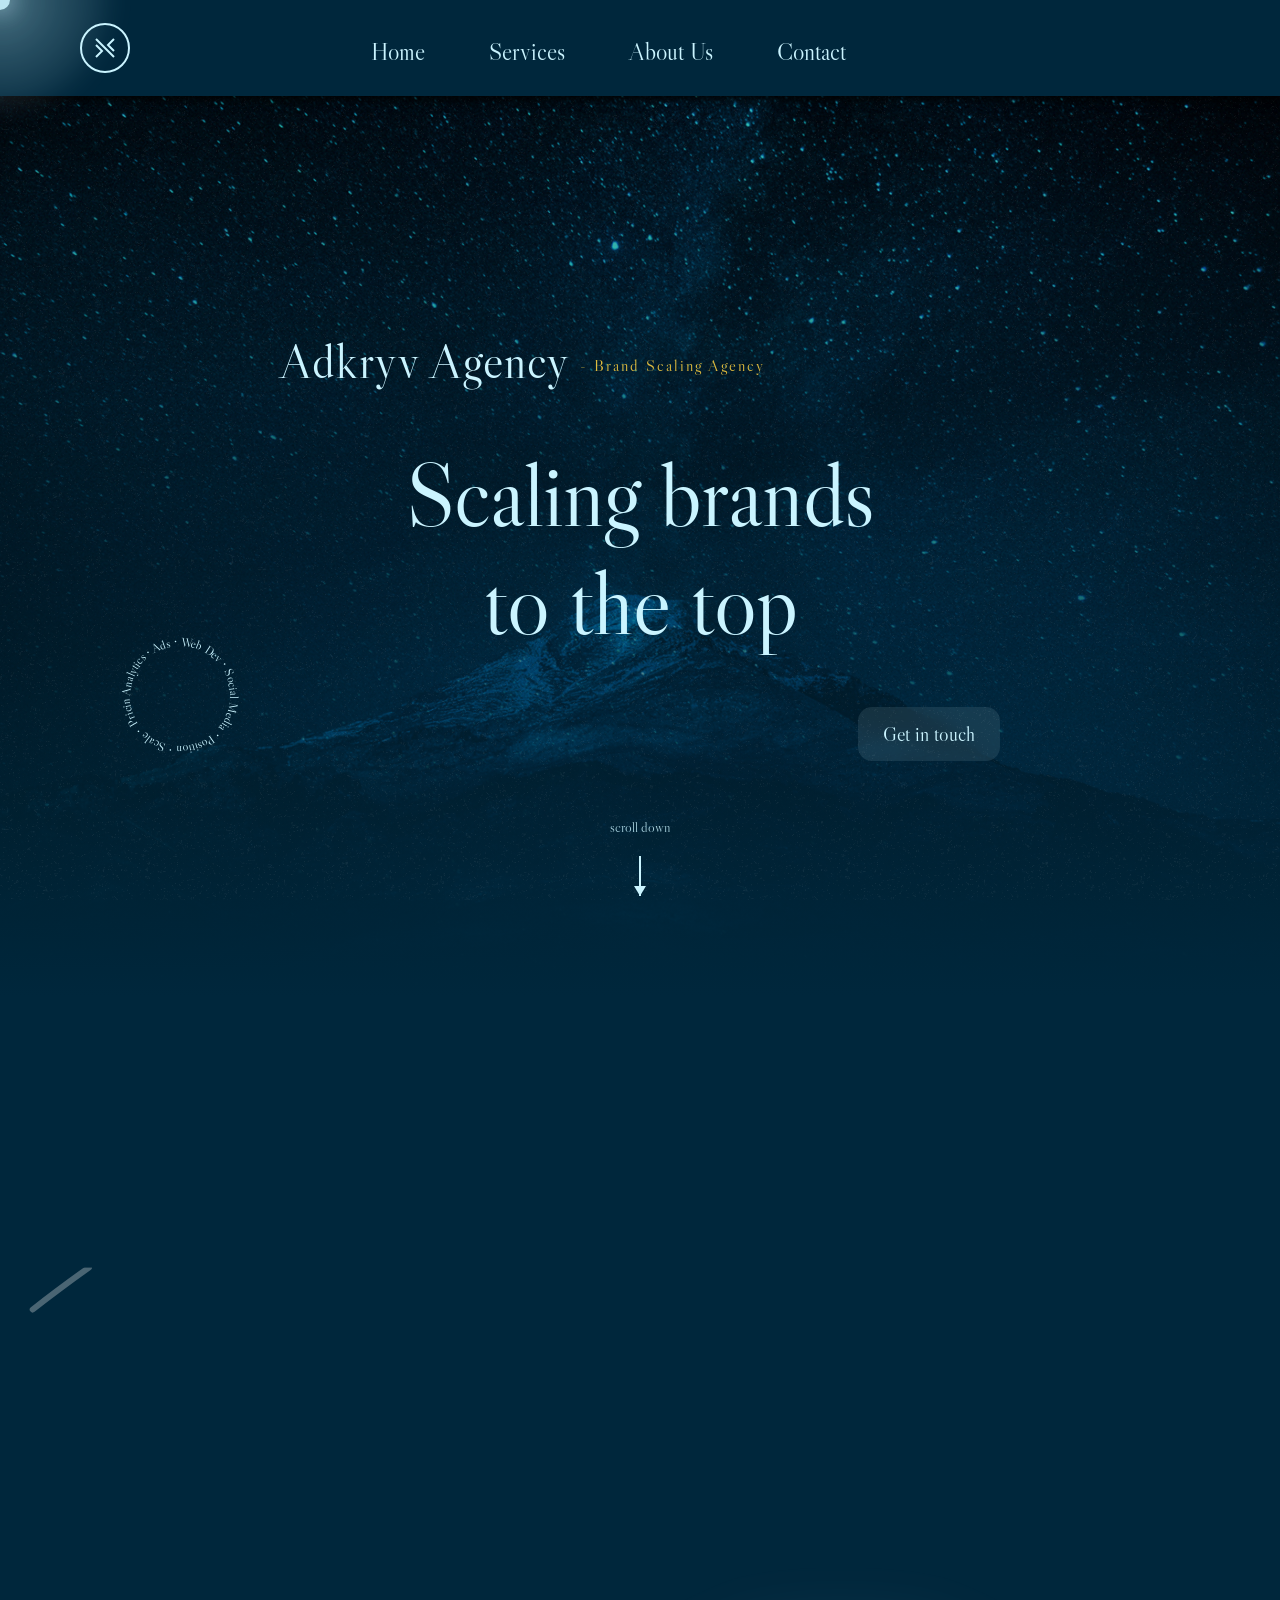
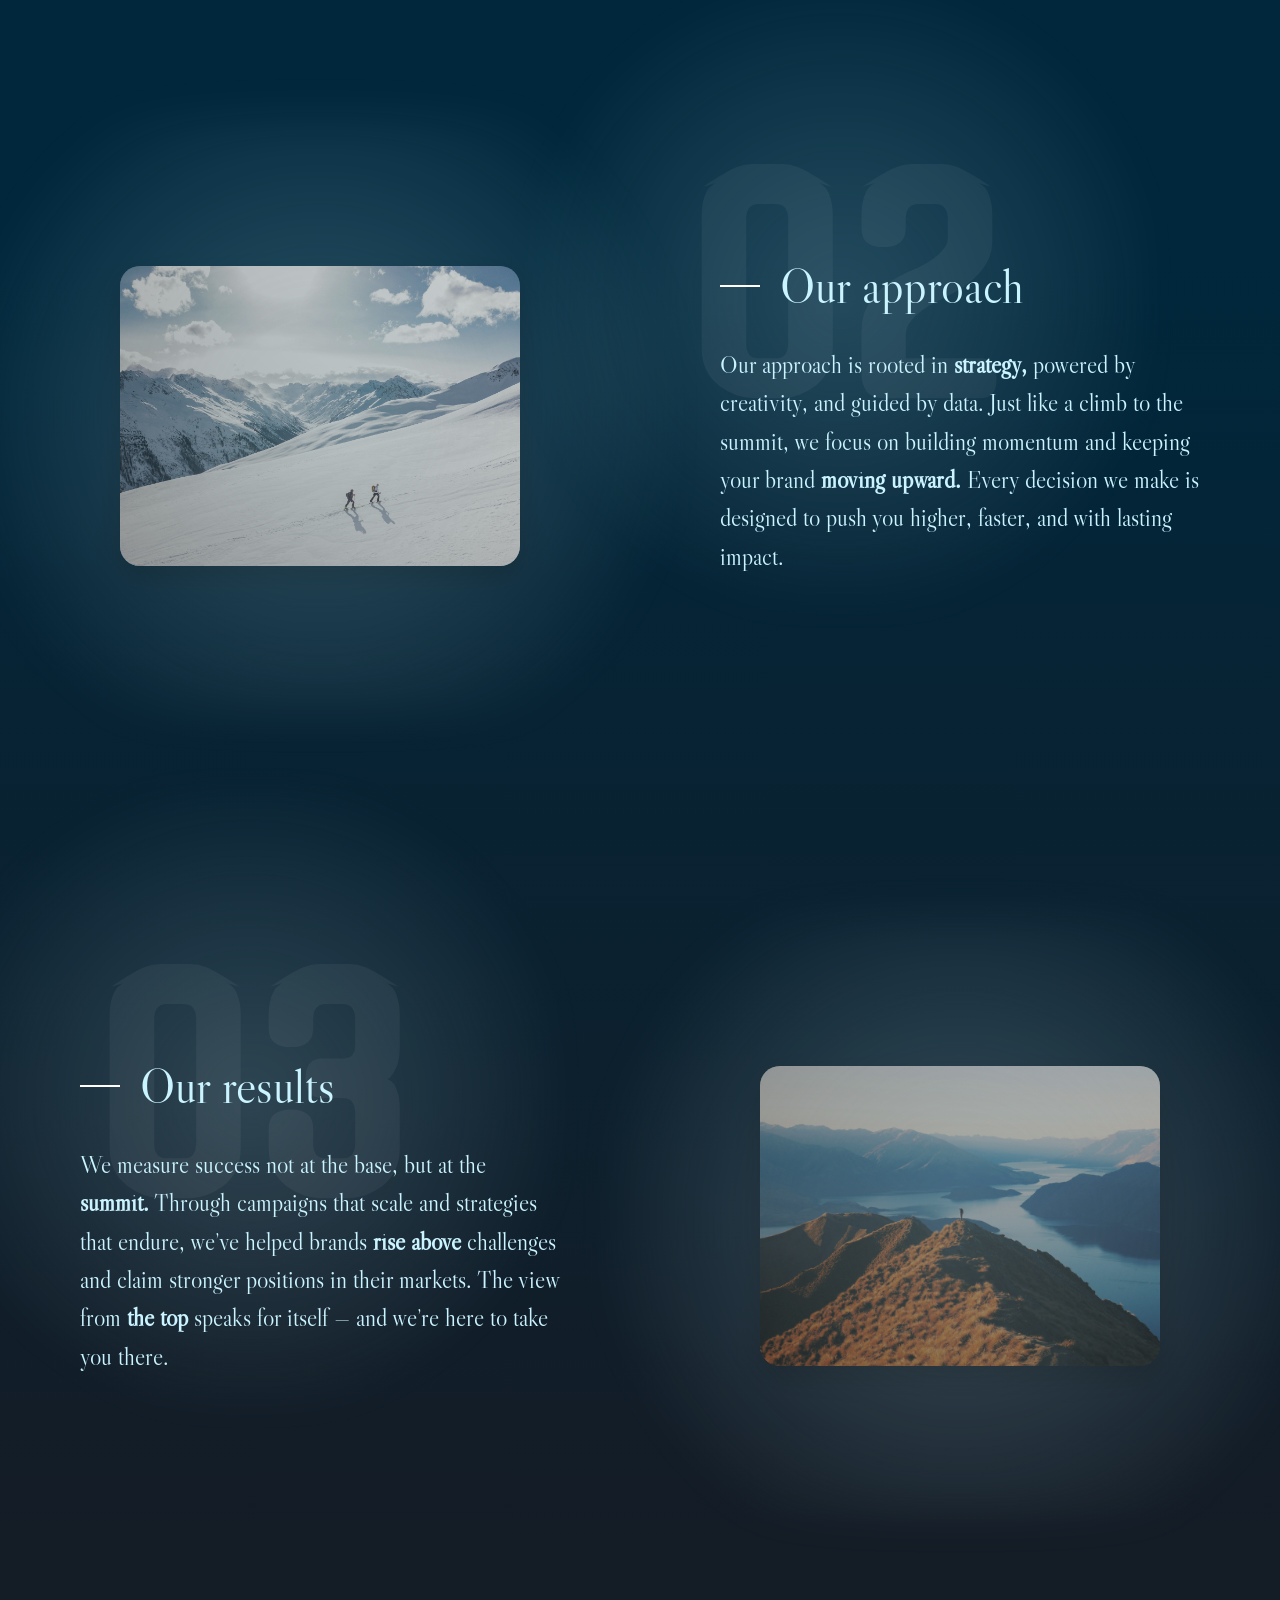
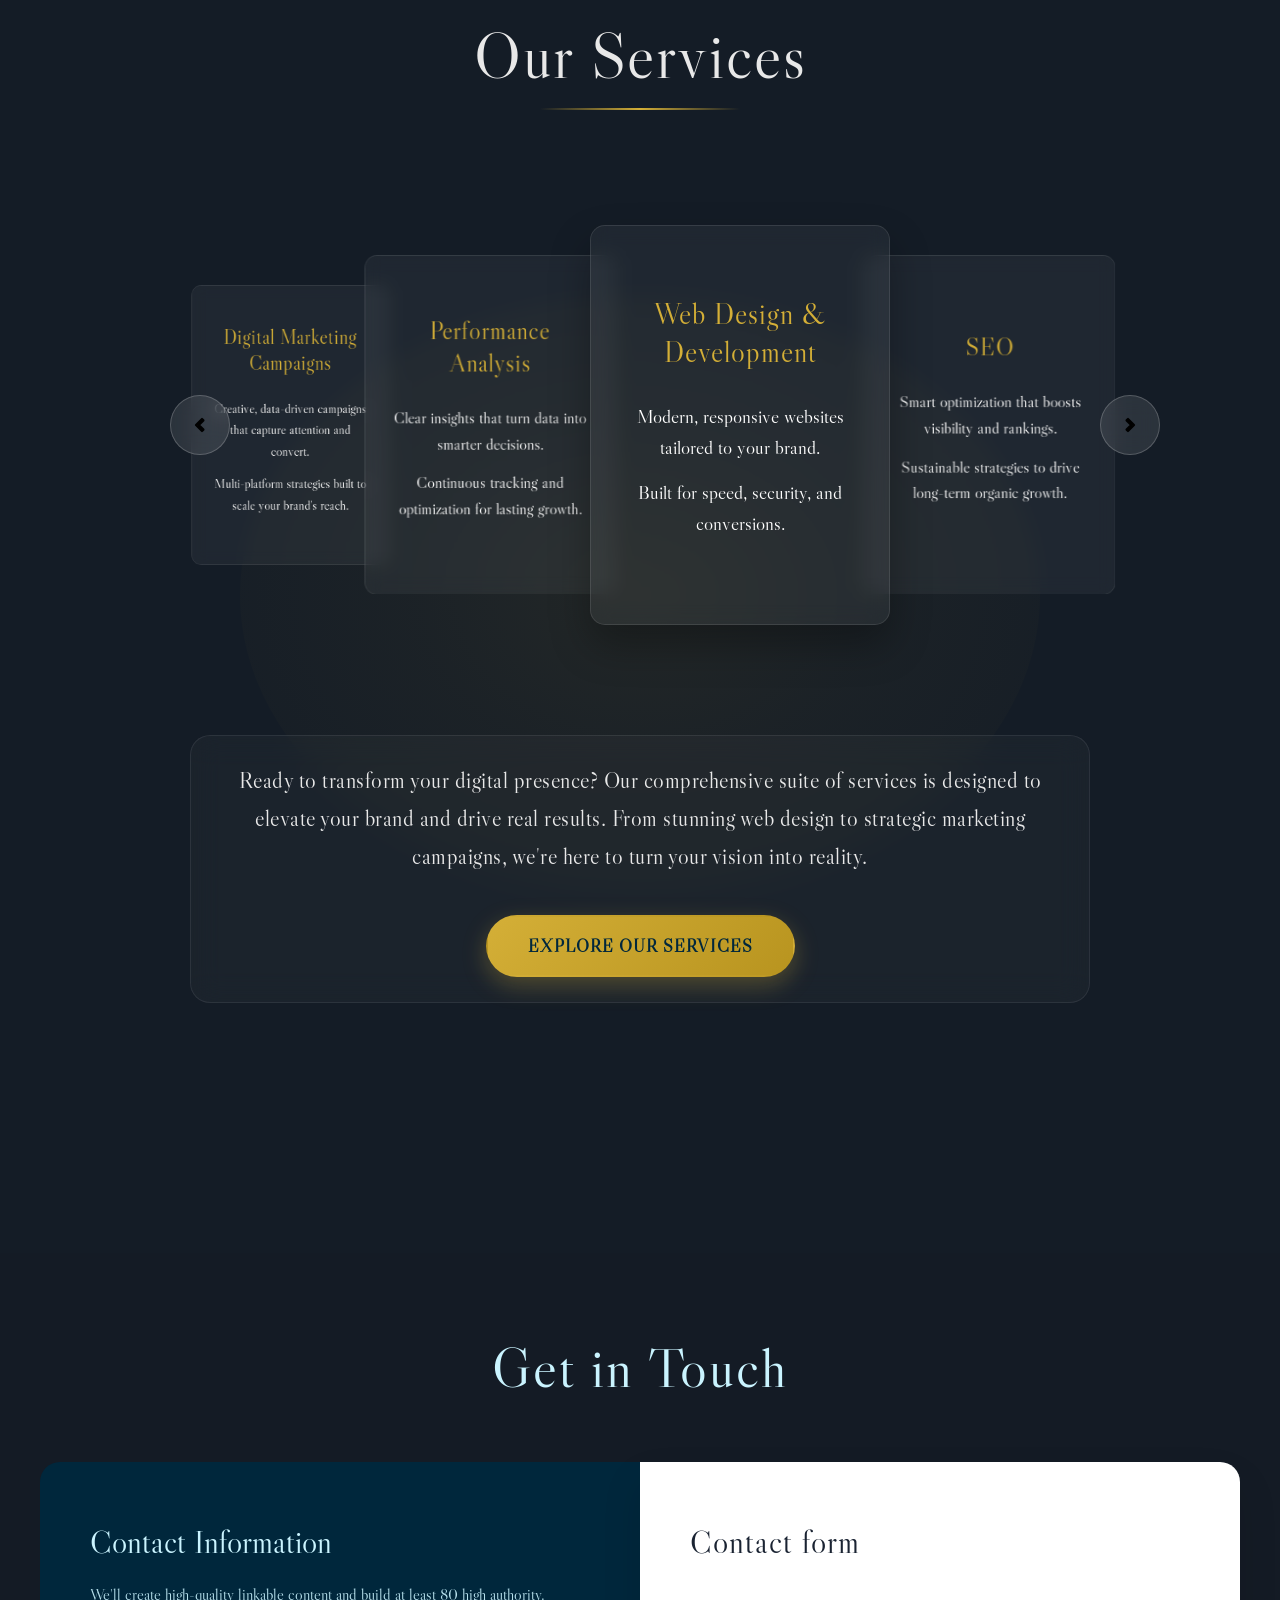
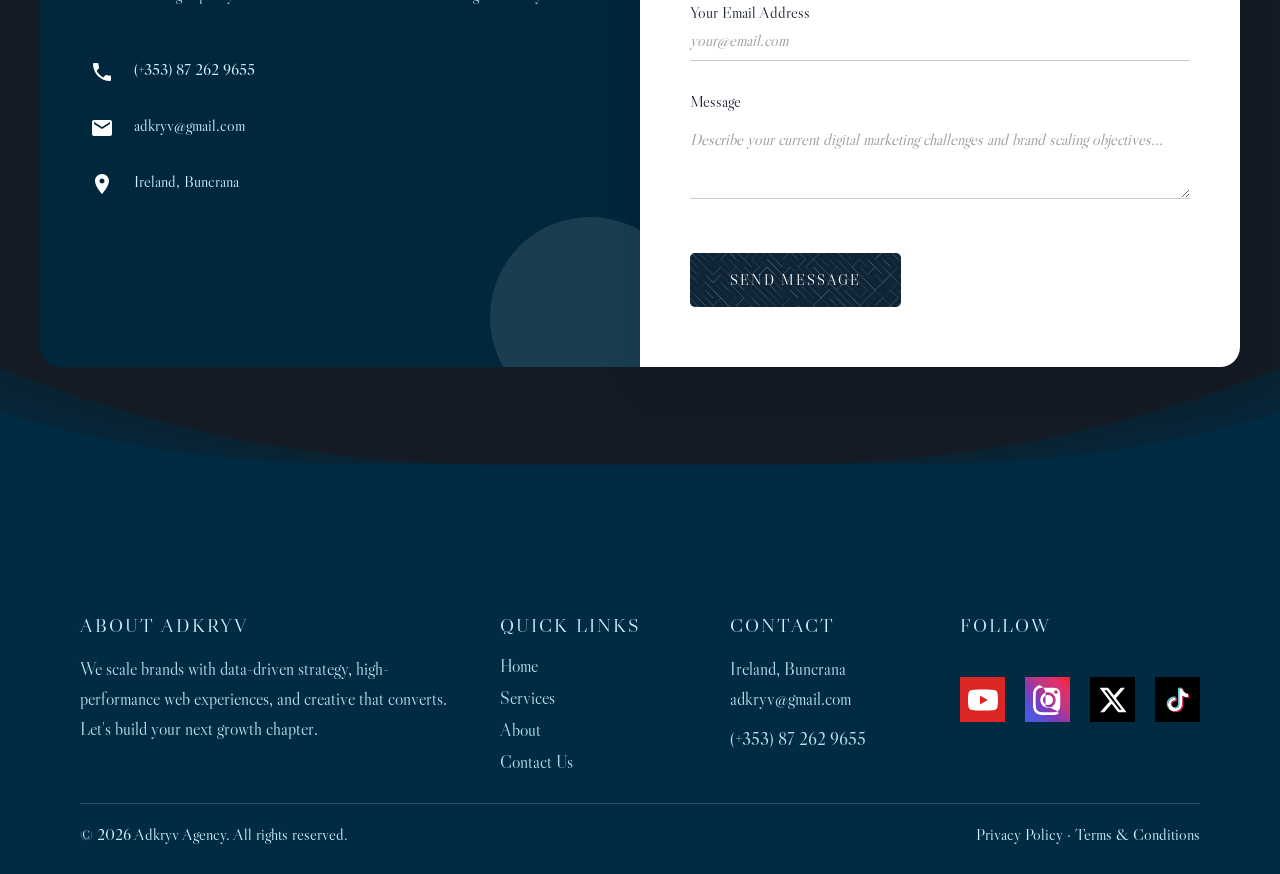
==== index.html @ fffab6f7 "added protection" ====
<!DOCTYPE html>
<html lang="en">
    <head>
        <meta charset="UTF-8">
        <meta name="viewport" content="width=device-width, initial-scale=1.0">
        
        <!-- SEO -->
        <title>Adkryv Agency | Brand Scaling & Digital Marketing Experts | Ireland</title>
        <meta name="description" content="Adkryv Agency is Ireland's leading brand scaling agency. We deliver premium SEO, digital marketing campaigns, web development, and performance analytics that drive measurable growth. Transform your brand with data-driven strategies.">
        <meta name="keywords" content="brand scaling agency Ireland, digital marketing agency, SEO services Ireland, web development, performance analytics, digital marketing campaigns, brand growth, marketing strategy, business scaling, online presence, conversion optimization, social media marketing, content marketing, PPC advertising, search engine optimization">
        <meta name="author" content="Adkryv Agency">
        <meta name="robots" content="index, follow, max-snippet:-1, max-image-preview:large, max-video-preview:-1">
        <meta name="googlebot" content="index, follow">
        <meta name="bingbot" content="index, follow">
        <link rel="canonical" href="https://adkryv.com/">
        <meta name="geo.region" content="IE">
        <meta name="geo.placename" content="Buncrana, Ireland">
        <meta name="geo.position" content="55.1333;-7.4500">
        <meta name="ICBM" content="55.1333, -7.4500">
        <meta name="language" content="en-IE">
        <meta name="revisit-after" content="7 days">
        <meta name="rating" content="general">
        <meta name="distribution" content="global">
        <meta name="target" content="all">
        <meta name="HandheldFriendly" content="True">
        <meta name="MobileOptimized" content="320">
        <meta name="apple-mobile-web-app-capable" content="yes">
        <meta name="apple-mobile-web-app-status-bar-style" content="black-translucent">
        <meta name="format-detection" content="telephone=yes">
        <meta name="theme-color" content="#00273C">
        <meta name="msapplication-TileColor" content="#00273C">
        <meta name="msapplication-config" content="/browserconfig.xml">
      
        <!-- Open Graph / Social -->
        <meta property="og:title" content="Adkryv Agency | Brand Scaling & Digital Marketing Experts">
        <meta property="og:description" content="Ireland's leading brand scaling agency delivering premium SEO, digital marketing campaigns, web development, and performance analytics. Transform your brand with data-driven strategies that drive measurable growth.">
        <meta property="og:image" content="https://adkryv.com/images/og-image.jpg">
        <meta property="og:image:width" content="1200">
        <meta property="og:image:height" content="630">
        <meta property="og:image:alt" content="Adkryv Agency - Brand Scaling Experts">
        <meta property="og:url" content="https://adkryv.com/">
        <meta property="og:type" content="website">
        <meta property="og:site_name" content="Adkryv Agency">
        <meta property="og:locale" content="en_IE">
        <meta property="og:updated_time" content="2024-01-01T00:00:00Z">
        <meta property="article:author" content="Adkryv Agency">
        <meta property="article:publisher" content="https://www.facebook.com/adkryv">
        <meta property="article:section" content="Digital Marketing">
        <meta property="article:tag" content="brand scaling, digital marketing, SEO, web development">
      
        <!-- Twitter Card -->
        <meta name="twitter:card" content="summary_large_image">
        <meta name="twitter:site" content="@adkryv">
        <meta name="twitter:creator" content="@adkryv">
        <meta name="twitter:title" content="Adkryv Agency | Brand Scaling & Digital Marketing Experts">
        <meta name="twitter:description" content="Ireland's leading brand scaling agency delivering premium SEO, digital marketing campaigns, web development, and performance analytics. Transform your brand with data-driven strategies.">
        <meta name="twitter:image" content="https://adkryv.com/images/twitter-card.jpg">
        <meta name="twitter:image:alt" content="Adkryv Agency - Brand Scaling Experts">
        <meta name="twitter:domain" content="adkryv.com">
        <meta name="twitter:url" content="https://adkryv.com/">
      
        <!-- Favicon & App Icons -->
        <link rel="icon" href="/favicon.ico" type="image/x-icon">
        <link rel="icon" href="/favicon-16x16.png" type="image/png" sizes="16x16">
        <link rel="icon" href="/favicon-32x32.png" type="image/png" sizes="32x32">
        <link rel="apple-touch-icon" href="/apple-touch-icon.png" sizes="180x180">
        <link rel="icon" href="/android-chrome-192x192.png" type="image/png" sizes="192x192">
        <link rel="icon" href="/android-chrome-512x512.png" type="image/png" sizes="512x512">
        <link rel="manifest" href="/site.webmanifest">
        <link rel="mask-icon" href="/safari-pinned-tab.svg" color="#00273C">
        
        <!-- Preload Critical Resources -->
        <link rel="preload" href="images/1000darkmountain.jpg" as="image" type="image/jpeg">
        <link rel="preload" href="https://fonts.googleapis.com/css2?family=Libre+Caslon+Display:wght@400&family=Gugi&display=swap" as="style" onload="this.onload=null;this.rel='stylesheet'">
        <noscript><link rel="stylesheet" href="https://fonts.googleapis.com/css2?family=Libre+Caslon+Display:wght@400&family=Gugi&display=swap"></noscript>
        
        <!-- DNS Prefetch for Performance -->
        <link rel="dns-prefetch" href="//fonts.googleapis.com">
        <link rel="dns-prefetch" href="//fonts.gstatic.com">
        <link rel="dns-prefetch" href="//formspree.io">
        
        <!-- Security Headers -->
        <meta http-equiv="X-Content-Type-Options" content="nosniff">
        <meta http-equiv="X-Frame-Options" content="DENY">
        <meta http-equiv="X-XSS-Protection" content="1; mode=block">
        <meta http-equiv="Referrer-Policy" content="strict-origin-when-cross-origin">
      
        <!-- Fonts -->
        <link rel="preconnect" href="https://fonts.googleapis.com">
        <link rel="preconnect" href="https://fonts.gstatic.com" crossorigin>
        <link href="https://fonts.googleapis.com/css2?family=Libre+Caslon+Display:wght@400&family=Gugi&display=swap" rel="stylesheet">
        
        <!-- JSON-LD Schema Markup -->
        <script type="application/ld+json">
        {
          "@context": "https://schema.org",
          "@type": "Organization",
          "name": "Adkryv Agency",
          "alternateName": "Adkryv",
          "description": "Ireland's leading brand scaling agency delivering premium SEO, digital marketing campaigns, web development, and performance analytics that drive measurable growth.",
          "url": "https://adkryv.com",
          "logo": "https://adkryv.com/images/logo.png",
          "image": "https://adkryv.com/images/og-image.jpg",
          "foundingDate": "2023",
          "founder": {
            "@type": "Person",
            "name": "Adkryv Team"
          },
          "address": {
            "@type": "PostalAddress",
            "addressLocality": "Buncrana",
            "addressCountry": "Ireland",
            "addressRegion": "Donegal"
          },
          "contactPoint": {
            "@type": "ContactPoint",
            "telephone": "+353-87-262-9655",
            "contactType": "customer service",
            "email": "adkryv@gmail.com",
            "availableLanguage": "English"
          },
          "sameAs": [
            "https://www.instagram.com/adkryv/",
            "https://x.com/adkryv",
            "https://www.tiktok.com/@adkryv",
            "https://youtube.com/@adkryv"
          ],
          "serviceArea": {
            "@type": "Country",
            "name": "Ireland"
          },
          "hasOfferCatalog": {
            "@type": "OfferCatalog",
            "name": "Digital Marketing Services",
            "itemListElement": [
              {
                "@type": "Offer",
                "itemOffered": {
                  "@type": "Service",
                  "name": "Digital Marketing Campaigns",
                  "description": "Creative, data-driven campaigns that capture attention and convert. Multi-platform strategies built to scale your brand's reach."
                }
              },
              {
                "@type": "Offer",
                "itemOffered": {
                  "@type": "Service",
                  "name": "Performance Analysis",
                  "description": "Clear insights that turn data into smarter decisions. Continuous tracking and optimization for lasting growth."
                }
              },
              {
                "@type": "Offer",
                "itemOffered": {
                  "@type": "Service",
                  "name": "Web Design & Development",
                  "description": "Modern, responsive websites tailored to your brand. Built for speed, security, and conversions."
                }
              },
              {
                "@type": "Offer",
                "itemOffered": {
                  "@type": "Service",
                  "name": "SEO Services",
                  "description": "Smart optimization that boosts visibility and rankings. Sustainable strategies to drive long-term organic growth."
                }
              }
            ]
          },
          "aggregateRating": {
            "@type": "AggregateRating",
            "ratingValue": "5.0",
            "reviewCount": "25",
            "bestRating": "5",
            "worstRating": "1"
          }
        }
        </script>
        
        <script type="application/ld+json">
        {
          "@context": "https://schema.org",
          "@type": "WebSite",
          "name": "Adkryv Agency",
          "url": "https://adkryv.com",
          "description": "Ireland's leading brand scaling agency delivering premium digital marketing services",
          "publisher": {
            "@type": "Organization",
            "name": "Adkryv Agency"
          },
          "potentialAction": {
            "@type": "SearchAction",
            "target": "https://adkryv.com/search?q={search_term_string}",
            "query-input": "required name=search_term_string"
          }
        }
        </script>
        
        <script type="application/ld+json">
        {
          "@context": "https://schema.org",
          "@type": "LocalBusiness",
          "@id": "https://adkryv.com/#business",
          "name": "Adkryv Agency",
          "image": "https://adkryv.com/images/og-image.jpg",
          "description": "Premium brand scaling and digital marketing agency based in Ireland",
          "url": "https://adkryv.com",
          "telephone": "+353-87-262-9655",
          "email": "adkryv@gmail.com",
          "address": {
            "@type": "PostalAddress",
            "addressLocality": "Buncrana",
            "addressCountry": "Ireland"
          },
          "geo": {
            "@type": "GeoCoordinates",
            "latitude": "55.1333",
            "longitude": "-7.4500"
          },
          "openingHoursSpecification": {
            "@type": "OpeningHoursSpecification",
            "dayOfWeek": [
              "Monday",
              "Tuesday", 
              "Wednesday",
              "Thursday",
              "Friday"
            ],
            "opens": "09:00",
            "closes": "18:00"
          },
          "priceRange": "€€€",
          "currenciesAccepted": "EUR",
          "paymentAccepted": "Cash, Credit Card, Bank Transfer"
        }
        </script>
<style>
* {
  margin: 0;
  padding: 0;
  box-sizing: border-box;
}

body {
  font-family: 'Libre Caslon Display', serif;
  overflow-x: hidden;
  background: #00273C;
}

html, body {
  overflow-x: hidden;
  overscroll-behavior-x: none;
  touch-action: pan-y;
}

/* Subtle grain/noise overlay at 6% opacity */
body::before {
  content: '';
  position: fixed;
  top: 0;
  left: 0;
  right: 0;
  bottom: 0;
  pointer-events: none;
  z-index: 2;
  opacity: 0.08;
  background-image: url('images/nnnoise.svg');
  background-position: center;
  background-repeat: repeat;
}

/* ========== HERO SECTION ========== */
.hero-container {
  position: relative;
  width: 100vw;
  height: 100vh;
  background-image: url('images/1000darkmountain.jpg');
  background-size: cover;
  background-position: center;
  background-repeat: no-repeat;
  display: flex;
  flex-direction: column;
  justify-content: center;
  align-items: center;
  transition: background-image 0.3s ease;
  z-index: 1;
}

/* Blur-up technique: Start with low quality, then upgrade */
.hero-container::before {
  content: '';
  position: absolute;
  top: 0;
  left: 0;
  right: 0;
  bottom: 0;
  background-image: url('images/1000darkmountain.jpg');
  background-size: cover;
  background-position: center;
  background-repeat: no-repeat;
  filter: blur(3px);
  transform: scale(1.1);
  z-index: 1;
  transition: opacity 0.5s ease;
  background: linear-gradient(
    180deg,
    rgba(0, 39, 60, 0) 0%,
    rgba(0, 39, 60, 0.6) 70%,
    #00273C 100%
  );
}

.hero-container.loaded-1980::before {
  background-image: url('images/1980darkmountain.jpg');
  filter: blur(1px);
  background: linear-gradient(
    180deg,
    rgba(0, 39, 60, 0) 0%,
    rgba(0, 39, 60, 0.6) 70%,
    #00273C 100%
  );
}

.hero-container.loaded-3500::before {
  background-image: url('images/3500darkmountain.jpg');
  filter: blur(0px);
  opacity: 0;
  background: linear-gradient(
    180deg,
    rgba(0, 39, 60, 0) 0%,
    rgba(0, 39, 60, 0.6) 70%,
    #00273C 100%
  );
}

.overlay {
  position: absolute;
  top: 0;
  left: 0;
  width: 100%;
  height: 100%;
  background: linear-gradient(
    180deg,
    rgba(0, 39, 60, 0) 0%,
    rgba(0, 39, 60, 0.6) 70%,
    #00273C 100%
  );
  z-index: 2;
}

/* Navigation */
.nav {
  position: absolute;
  left: 50%;
  transform: translateX(-50%);
  z-index: 10;
}

.logo {
            position: absolute;
            left: 80px;
            width: 50px;
            height: 50px;
            border: 2px solid #CAF4FF;
            border-radius: 50%;
            display: flex;
            align-items: center;
            justify-content: center;
            z-index: 10;
            transition: all 0.3s ease;
        }

        .logo svg {
            width: 24px;
            height: 24px;
            stroke: #CAF4FF;
            fill: none;
        }

.header-logo {
  position: absolute;
  left: 80px;
  width: 50px;
  height: 50px;
  border: 2px solid #CAF4FF;
  border-radius: 50%;
  display: flex;
  align-items: center;
  justify-content: center;
  z-index: 10;
  transition: all 0.3s ease;
}

.header-logo svg {
  width: 24px;
  height: 24px;
  stroke: #CAF4FF;
  fill: none;
}

.nav-links {
  display: flex;
  gap: 60px;
  list-style: none;
}

.nav-links a {
  color: #CAF4FF;
  text-decoration: none;
  font-size: 18px;
  font-weight: 400;
  transition: opacity 0.3s ease;
}

.nav-links a:hover {
  opacity: 0.8;
}

/* Main content */
.content {
  position: relative;
  text-align: center;
  z-index: 5;
  color: #CAF4FF;
  max-width: 800px;
  width: 100%;
  padding: 0 40px;
}

.content-sub {
  display: flex;
  flex-direction: row;
  align-items: center;
  justify-content: space-between;
  width: 100%;
  margin-bottom: 50px;
}

.agency-title {
  font-size: 48px;
  font-weight: 400;
  letter-spacing: 1px;
  display: flex;
  flex-direction: row;
  align-items: center;
  justify-content: center;
  gap: 10px;
}

.agency-title-sub {
  font-size: 16px;
  font-weight: 400;
  opacity: 0.9;
  letter-spacing: 2px;
  color: #F8CD40;
  margin-top: 8px;
}

.main-heading {
  font-size: 90px;
  font-weight: 400;
  line-height: 1.2;
  margin-bottom: 50px;
  letter-spacing: -1px;
}

.cta-button {
  background: rgba(202, 244, 255, 0.1);
  color: #CAF4FF;
  padding: 15px 25px;
  font-size: 20px;
  font-family: 'Libre Caslon Display', serif;
  cursor: pointer;
  transition: all 0.3s ease;
  backdrop-filter: blur(10px);
  border-radius: 14px;
  border: none;
  align-self: flex-end;
  text-decoration: none;
  display: inline-block;
}

.cta-button:hover {
  background: rgba(202, 244, 255, 0.2);
  transform: translateY(-2px);
}

/* CTA alignment row (places button on the right under the heading) */
.cta-row {
  width: 100%;
  display: flex;
  justify-content: flex-end;
  margin-top: 20px;
}

/* Left side circular text */
.circular-text {
  position: absolute;
  left: 120px;
  top: 60%;
  width: 120px;
  height: 120px;
  z-index: 5;
}

.circular-text svg {
  width: 120px;
  height: 120px;
  animation: rotate 20s linear infinite;
}

@keyframes rotate {
  from { transform: rotate(0deg); }
  to { transform: rotate(360deg); }
}

.circular-text text {
  fill: #CAF4FF;
  font-size: 12px;
  font-family: 'Libre Caslon Display', serif;
}

/* Scroll indicator */
.scroll-indicator {
  position: absolute;
  bottom: 100px;
  left: 50%;
  transform: translateX(-50%);
  z-index: 5;
  text-align: center;
}

.scroll-text {
  color: #CAF4FF;
  font-size: 14px;
  margin-bottom: 20px;
  opacity: 0.8;
}

.scroll-arrow {
  width: 2px;
  height: 40px;
  background: #CAF4FF;
  margin: 0 auto;
  position: relative;
  animation: bounce 2s infinite;
}

.scroll-arrow::after {
  content: '';
  position: absolute;
  bottom: 0;
  left: 50%;
  transform: translateX(-50%);
  width: 0;
  height: 0;
  border-left: 6px solid transparent;
  border-right: 6px solid transparent;
  border-top: 10px solid #CAF4FF;
}

@keyframes bounce {
  0%, 20%, 50%, 80%, 100% { transform: translateY(0); }
  40% { transform: translateY(-10px); }
  60% { transform: translateY(-5px); }
}

/* ========== ABOUT SECTION ========== */
.about-container {
  position: relative;
  max-width: 1200px;
  margin: 0 auto;
  padding: 120px 40px;
}

/* Hidden thematic elements that reveal on cursor hover */
.hidden-elements {
  position: absolute;
  top: 0;
  left: 0;
  width: 100%;
  height: 100%;
  pointer-events: none;
  z-index: 1;
  overflow: hidden;
}

.hidden-element {
  position: absolute;
  opacity: 0;
  transition: opacity 0.4s ease, transform 0.5s ease, filter 0.4s ease;
  filter: blur(0.5px);
}

.hidden-element.revealed {
  opacity: 1;
  transform: scale(1.05);
  filter: blur(0.5px) drop-shadow(0 0 20px rgba(202, 244, 255, 0.2));
}

/* Abstract Background Shapes */
.geometric-pattern {
  background: linear-gradient(45deg, transparent 30%, rgba(202, 244, 255, 0.08) 50%, transparent 70%);
  border: 1px solid rgba(202, 244, 255, 0.1);
}

.geometric-triangle {
  width: 0;
  height: 0;
  border-left: 25px solid transparent;
  border-right: 25px solid transparent;
  border-bottom: 40px solid rgba(202, 244, 255, 0.06);
  animation: geometric-float 15s ease-in-out infinite;
}

.geometric-wave {
  height: 2px;
  background: linear-gradient(90deg, transparent, rgba(202, 244, 255, 0.1), transparent);
  border-radius: 50%;
  animation: wave-float 12s ease-in-out infinite;
}

.geometric-grid {
  background-image: 
    linear-gradient(rgba(202, 244, 255, 0.03) 1px, transparent 1px),
    linear-gradient(90deg, rgba(202, 244, 255, 0.03) 1px, transparent 1px);
  background-size: 20px 20px;
  animation: grid-float 20s ease-in-out infinite;
}

/* Thematic Illustrations */
.mountain-silhouette {
  background: linear-gradient(to top, rgba(202, 244, 255, 0.08) 0%, transparent 100%);
  clip-path: polygon(20% 100%, 40% 60%, 60% 80%, 80% 40%, 100% 100%);
  animation: mountain-float 18s ease-in-out infinite;
}

.star-cluster {
  position: relative;
}

.star-cluster::before,
.star-cluster::after {
  content: '★';
  position: absolute;
  color: rgba(202, 244, 255, 0.1);
  font-size: 12px;
  animation: star-twinkle 8s ease-in-out infinite;
}

.star-cluster::before {
  top: 10px;
  left: 20px;
  animation-delay: 0s;
}

.star-cluster::after {
  top: 30px;
  left: 40px;
  animation-delay: 2s;
}

.compass-arrow {
  width: 40px;
  height: 40px;
  background: linear-gradient(45deg, transparent 40%, rgba(202, 244, 255, 0.08) 50%, transparent 60%);
  clip-path: polygon(50% 0%, 0% 100%, 50% 80%, 100% 100%);
  animation: compass-rotate 25s linear infinite;
}

.dotted-path-hidden {
  background: radial-gradient(circle, rgba(202, 244, 255, 0.06) 1px, transparent 1px);
  background-size: 15px 15px;
  animation: path-float 16s ease-in-out infinite;
}

/* Subtle Motion/Particles */
.moving-dots {
  position: relative;
}

.moving-dots::before,
.moving-dots::after {
  content: '';
  position: absolute;
  width: 3px;
  height: 3px;
  background: rgba(202, 244, 255, 0.15);
  border-radius: 50%;
  animation: dot-float 10s ease-in-out infinite;
}

.moving-dots::before {
  top: 20px;
  left: 30px;
  animation-delay: 0s;
}

.moving-dots::after {
  top: 50px;
  left: 60px;
  animation-delay: 3s;
}

.floating-lines {
  height: 1px;
  background: linear-gradient(90deg, transparent, rgba(202, 244, 255, 0.08), transparent);
  animation: line-float 14s ease-in-out infinite;
}

/* Words / Motivational Fragments */
.motivational-word {
  font-family: 'Gugi', cursive;
  font-size: 48px;
  font-weight: 300;
  color: rgba(202, 244, 255, 0.08);
  text-transform: uppercase;
  letter-spacing: 8px;
  transform: rotate(-5deg);
  animation: word-float 22s ease-in-out infinite;
}

/* Texture Layers */
.gradient-noise {
  background: 
    radial-gradient(circle at 20% 80%, rgba(202, 244, 255, 0.03) 0%, transparent 50%),
    radial-gradient(circle at 80% 20%, rgba(202, 244, 255, 0.02) 0%, transparent 50%),
    radial-gradient(circle at 40% 40%, rgba(202, 244, 255, 0.04) 0%, transparent 50%);
  animation: noise-float 30s ease-in-out infinite;
}

.grunge-texture {
  background: 
    linear-gradient(45deg, transparent 30%, rgba(202, 244, 255, 0.02) 50%, transparent 70%),
    radial-gradient(circle, transparent 70%, rgba(202, 244, 255, 0.01) 100%);
  animation: grunge-float 28s ease-in-out infinite;
}

/* Animations */
@keyframes geometric-float {
  0%, 100% { transform: translate(0, 0) rotate(0deg); }
  25% { transform: translate(15px, -10px) rotate(5deg); }
  50% { transform: translate(-8px, 15px) rotate(-3deg); }
  75% { transform: translate(12px, -5px) rotate(2deg); }
}

@keyframes wave-float {
  0%, 100% { transform: translateX(0) scaleX(1); }
  50% { transform: translateX(20px) scaleX(1.2); }
}

@keyframes grid-float {
  0%, 100% { transform: translate(0, 0) rotate(0deg); }
  33% { transform: translate(10px, -8px) rotate(1deg); }
  66% { transform: translate(-5px, 12px) rotate(-1deg); }
}

@keyframes mountain-float {
  0%, 100% { transform: translateY(0) scale(1); }
  50% { transform: translateY(-8px) scale(1.05); }
}

@keyframes star-twinkle {
  0%, 100% { opacity: 0.1; transform: scale(1); }
  50% { opacity: 0.3; transform: scale(1.2); }
}

@keyframes compass-rotate {
  0% { transform: rotate(0deg); }
  100% { transform: rotate(360deg); }
}

@keyframes path-float {
  0%, 100% { transform: translate(0, 0); }
  50% { transform: translate(10px, -5px); }
}

@keyframes dot-float {
  0%, 100% { transform: translate(0, 0); opacity: 0.15; }
  25% { transform: translate(15px, -10px); opacity: 0.3; }
  50% { transform: translate(-8px, 15px); opacity: 0.15; }
  75% { transform: translate(12px, -5px); opacity: 0.3; }
}

@keyframes line-float {
  0%, 100% { transform: translateX(0) scaleX(1); opacity: 0.08; }
  50% { transform: translateX(25px) scaleX(1.3); opacity: 0.15; }
}

@keyframes word-float {
  0%, 100% { transform: rotate(-5deg) translate(0, 0); }
  25% { transform: rotate(-3deg) translate(8px, -12px); }
  50% { transform: rotate(-7deg) translate(-5px, 8px); }
  75% { transform: rotate(-2deg) translate(12px, -5px); }
}

@keyframes noise-float {
  0%, 100% { transform: translate(0, 0) scale(1); }
  33% { transform: translate(15px, -10px) scale(1.1); }
  66% { transform: translate(-8px, 12px) scale(0.95); }
}

@keyframes grunge-float {
  0%, 100% { transform: translate(0, 0) rotate(0deg); }
  50% { transform: translate(10px, -8px) rotate(2deg); }
}

/* Full-width bottom gradient overlay for about section */
.about-container::after {
  content: '';
  position: absolute;
  left: 50%;
  transform: translateX(-50%);
  bottom: -1px;
  width: 100%;
  height: calc(25vh + 300px);
  pointer-events: none;
  z-index: 1; 
}

.dotted-path {
  position: absolute;
  top: 130px;
  left: -220px;
  width: 100%;
  height: 1802px;
  z-index: 0;
  pointer-events: none;
}
.dotted-path path {
  fill: none;
  vector-effect: non-scaling-stroke;
  stroke-opacity: 0.3;
  stroke-linecap: round;
  stroke-linejoin: round;
}

.about-section {
  display: grid;
  grid-template-columns: 1fr 1fr;
  gap: 160px;
  align-items: center;
  margin-bottom: 200px;
  position: relative;
  min-height: 400px;
}

/* Initial hidden states for scroll animations */
.about-section .about-content,
.about-section .about-image-container {
  opacity: 0;
  transform: translateY(30px);
  transition: opacity 0.8s ease, transform 0.8s ease;
}

/* Inner-piece stagger: title, paragraph, big number */
.about-section .about-content h2,
.about-section .about-content p,
.about-section .about-big-number {
  opacity: 0;
  transform: translateY(20px);
  transition: opacity 0.8s ease, transform 0.8s ease;
}

/* Stagger helpers */
.about-section.revealed .about-content { transition-delay: 0.1s; }
.about-section.revealed .about-image-container { transition-delay: 0.25s; }
.about-section.revealed .about-big-number { transition-delay: 0.05s; }
.about-section.revealed .about-content h2 { transition-delay: 0.12s; }
.about-section.revealed .about-content p { transition-delay: 0.2s; }

/* Visible state when section is in view */
.about-section.revealed .about-content,
.about-section.revealed .about-image-container {
  opacity: 1;
  transform: translateY(0);
}
.about-section.revealed .about-content h2,
.about-section.revealed .about-content p,
.about-section.revealed .about-big-number {
  opacity: 1;
  transform: translateY(0);
}

.about-section-1{
    margin-bottom: 300px;
}

.about-section-2{ 
    margin-bottom: 400px;
}

.about-section-3{
    transform: translateX(-100px);
}

.about-section:last-child {
  margin-bottom: 0;
}

.about-section-2 {
  grid-template-columns: 1fr 1fr;
  direction: rtl;
}

.about-section-2 > * {
  direction: ltr;
}

.about-big-number {
  position: absolute;
  font-family: 'Gugi', cursive;
  font-size: 280px;
  font-weight: 900;
  color: rgba(255, 255, 255, 0.05);
  z-index: 1;
  line-height: 0.8;
  top: -30px;
  left: 10px;
}

.about-section-2 .about-big-number {
  right: 200px;
  left: auto;
}

.about-big-number-1 {
  transform: translateY(50px);
}

.about-content {
  z-index: 2;
  position: relative;
  color: #CAF4FF;
  padding: 20px 0;
}

.about-content h2 {
  font-size: 48px;
  font-weight: 300;
  margin-bottom: 30px;
  position: relative;
  padding-left: 60px;
}

.about-content h2:before {
  content: '';
  position: absolute;
  left: 0;
  top: 50%;
  width: 40px;
  height: 2px;
  background-color: white;
  transform: translateY(-50%);
}

.about-content p {
  font-size: 24px;
  line-height: 1.6;
  font-weight: 300;
  max-width: 640px;
}

.about-image-container {
  z-index: 2;
  display: flex;
  justify-content: center;
  align-items: center;
  position: relative;
}

.about-image-box {
  width: 400px;
  height: 300px;
  border-radius: 20px;
  overflow: hidden;
  position: relative;
  display: flex;
  align-items: center;
  justify-content: center;
  z-index: 2;
  box-shadow: 0 12px 28px rgba(0, 0, 0, 0.25);
  transition: transform 0.25s ease, box-shadow 0.25s ease;
}

.about-image-box:hover {
  transform: scale(1.03);
  box-shadow: 0 24px 56px rgba(0, 0, 0, 0.35);
}

.about-image-box img {
  position: absolute;
  inset: 0;
  width: 100%;
  height: 100%;
  object-fit: cover;
}

.about-image-box::before {
  content: '';
  position: absolute;
  inset: 0;
  background: linear-gradient(45deg, rgba(0, 0, 0, 0.4), rgba(0, 0, 0, 0.2));
  z-index: 1;
}

/* Soft radial spotlights to guide the eye */
.about-big-number::after {
  content: '';
  position: absolute;
  left: 50%;
  top: 50%;
  width: 620px;
  height: 620px;
  transform: translate(-50%, -50%);
  pointer-events: none;
  background: radial-gradient(circle at center,
    rgba(202, 244, 255, 0.18) 0%,
    rgba(202, 244, 255, 0.10) 35%,
    rgba(202, 244, 255, 0.04) 60%,
    rgba(202, 244, 255, 0) 75%
  );
  filter: blur(18px);
  z-index: -1;
}

.about-image-container::before {
  content: '';
  position: absolute;
  left: 50%;
  top: 50%;
  width: 700px;
  height: 600px;
  transform: translate(-50%, -50%);
  pointer-events: none;
  background: radial-gradient(circle at center,
    rgba(202, 244, 255, 0.22) 0%,
    rgba(202, 244, 255, 0.12) 40%,
    rgba(202, 244, 255, 0.05) 65%,
    rgba(202, 244, 255, 0) 80%
  );
  filter: blur(22px);
  z-index: 4;
}

        .about-image-text {
            font-size: 48px;
            font-weight: 300;
            text-transform: uppercase;
            letter-spacing: 8px;
            text-shadow: 2px 2px 4px rgba(0, 0, 0, 0.3);
            z-index: 2;
            position: relative;
            color: white;
        }

        /* ========== FIREFLIES ========== */
        .fireflies {
            position: absolute;
            top: 1000px;
            left: 0;
            width: 100%;
            height: 200vh;
            pointer-events: none;
            z-index: 1;
        }

        .firefly {
            position: absolute;
            width: 4px;
            height: 4px;
            background: #CAF4FF;
            border-radius: 50%;
            box-shadow: 
                0 0 6px #CAF4FF,
                0 0 12px #CAF4FF,
                0 0 18px #CAF4FF;
            animation: firefly-float 8s infinite linear;
            opacity: 0; /* Start invisible */
        }

        .firefly:nth-child(1) {
            left: 10%;
            animation-delay: 0s;
            animation-duration: 17s;
        }

        .firefly:nth-child(2) {
            left: 20%;
            animation-delay: 1s;
            animation-duration: 15s;
        }

        .firefly:nth-child(3) {
            left: 30%;
            animation-delay: 2s;
            animation-duration: 19s;
        }

        .firefly:nth-child(4) {
            left: 40%;
            animation-delay: 3s;
            animation-duration: 16s;
        }

        .firefly:nth-child(5) {
            left: 50%;
            animation-delay: 4s;
            animation-duration: 18s;
        }

        .firefly:nth-child(6) {
            left: 60%;
            animation-delay: 5s;
            animation-duration: 14s;
        }

        .firefly:nth-child(7) {
            left: 70%;
            animation-delay: 6s;
            animation-duration: 20s;
        }

        .firefly:nth-child(8) {
            left: 80%;
            animation-delay: 7s;
            animation-duration: 17s;
        }

        .firefly:nth-child(9) {
            left: 90%;
            animation-delay: 8s;
            animation-duration: 15s;
        }

        .firefly:nth-child(10) {
            left: 15%;
            animation-delay: 9s;
            animation-duration: 18s;
        }

        .firefly:nth-child(11) {
            left: 25%;
            animation-delay: 10s;
            animation-duration: 16s;
        }

        .firefly:nth-child(12) {
            left: 35%;
            animation-delay: 11s;
            animation-duration: 19s;
        }

        .firefly:nth-child(13) {
            left: 45%;
            animation-delay: 12s;
            animation-duration: 14s;
        }

        .firefly:nth-child(14) {
            left: 55%;
            animation-delay: 13s;
            animation-duration: 17s;
        }

        .firefly:nth-child(15) {
            left: 65%;
            animation-delay: 14s;
            animation-duration: 15s;
        }

        @keyframes firefly-float {
            0% {
                transform: translateY(100vh) translateX(0);
                opacity: 0;
            }
            5% {
                opacity: 1;
            }
            95% {
                opacity: 1;
            }
            100% {
                transform: translateY(-100vh) translateX(100px);
                opacity: 0;
            }
        }

/* Shift about content to the right while keeping big number fixed */
.about-section .about-content,
.about-section .about-image-container {
  transform: translateX(100px);
}

/* Special adjustments for specific sections */
.about-section:nth-child(2) .about-image-box {
  height: 500px;
}

.about-section:nth-child(4) .about-image-box {
  height: 400px;
  width: 500px;
}

/* ========== RESPONSIVE DESIGN ========== */
@media (max-width: 1024px) {
  .about-container {
    padding: 80px 20px;
  }
  
  .about-section {
    grid-template-columns: 1fr;
    text-align: center;
    gap: 40px;
    margin-bottom: 120px;
  }

  .about-section {
    display: flex;
    flex-direction: column;
    align-items: center;
    justify-content: center;
  }
  
  .about-section:nth-child(3) {
    grid-template-columns: 1fr;
    direction: ltr;
  }
  
  .about-big-number {
    font-size: 180px;
    top: -40px;
    left: 50%;
    transform: translateX(-50%);
  }
  
  .about-section:nth-child(3) .about-big-number {
    right: auto;
    left: 50%;
    transform: translateX(-50%);
  }
  
  .about-content h2,
  .about-content p {
    text-align: center;
  }
  
  .about-content h2:before {
    left: 50%;
    transform: translateX(-50%) translateY(-50%);
  }
  
  .about-image-box {
    width: 100%;
    max-width: 400px;
  }

  /* Reset shift on smaller screens */
  .about-section .about-content,
  .about-section .about-image-container {
    transform: none;
  }
  .about-image-container {
    width: 60%;
  }

  /* Smaller spotlights on tablet */
  .about-big-number::after {
    width: 420px;
    height: 420px;
    filter: blur(16px);
  }
  .about-image-container::before {
    width: 520px;
    height: 520px;
    filter: blur(18px);
  }

  .about-content h2::before {
    content: none;
  }

  .dotted-path {
    display: none;
  }
}
 
@media (max-width: 1420px) {
  .about-section-3 {
    transform: none;
  }
}

@media (max-width: 768px) {
  header{
    display: flex;
    justify-content: flex-end !important; 
  }
  .main-heading {
    font-size: 48px;
  }
  
  .agency-title {
    font-size: 36px;
  }
  
  .content-sub {
    flex-direction: column;
    align-items: center;
    gap: 20px;
  }
  
  .cta-button {
    align-self: center;
  }
  
  .nav-links {
    gap: 30px;
  }
  
  .nav-links a {
    font-size: 16px;
  }
  
  .circular-text {
    left: 50px;
    width: 100px;
    height: 100px;
  }
  
  .circular-text svg {
    width: 100px;
    height: 100px;
  }
  
  .about-image-text {
    font-size: 36px;
    letter-spacing: 4px;
  }

  /* Smaller spotlights on mobile */
  .about-big-number::after {
    width: 320px;
    height: 320px;
    filter: blur(14px);
  }
  .about-image-container::before {
    width: 420px;
    height: 420px;
    filter: blur(16px);
  }
  
  /* Adjust hidden elements for mobile */
  .hidden-element {
    transform: scale(0.8);
  }
  
  .motivational-word {
    font-size: 32px;
    letter-spacing: 4px;
  }
  
  .geometric-triangle {
    border-left: 20px solid transparent;
    border-right: 20px solid transparent;
    border-bottom: 32px solid rgba(202, 244, 255, 0.06);
  }
  
  .compass-arrow {
    width: 32px;
    height: 32px;
  }

  /* Make about images scale on mobile */

  
  .about-image-box {
    width: 100%;
    max-width: 320px;
    height: auto;
    aspect-ratio: 4 / 3;
  }

  .about-section:nth-child(2) .about-image-box,
  .about-section:nth-child(4) .about-image-box {
    width: 100%;
    max-width: 320px;
    height: auto;
    aspect-ratio: 4 / 3;
  }

  .about-image-box img {
    position: absolute;
    inset: 0;
    width: 100%;
    height: 100%;
    object-fit: cover;
  }

  /* Scale down big numbers on mobile */
  .about-big-number {
    font-size: 120px;
    top: -20px;
  }
}

/* Small Mobile (up to 480px) */
@media (max-width: 480px) {
  .about-big-number {
    font-size: 90px;
    top: -10px;
  }
}

@media (max-width: 767px) {
  .scroll-indicator {
    display: none;
  }
}
/* ========== SERVICES SECTION ========== */

.services-section {
            padding: 80px 20px;
            position: relative;
            background-color: #141C26;
            padding-bottom: 250px;
            overflow: hidden;
        }

        /* Soft radial glow behind carousel */
        .services-section::before {
            content: '';
            position: absolute;
            top: 50%;
            left: 50%;
            transform: translate(-50%, -50%);
            width: 800px;
            height: 600px;
            background: radial-gradient(
                ellipse at center,
                rgba(212, 175, 55, 0.08) 0%,
                rgba(212, 175, 55, 0.04) 40%,
                rgba(212, 175, 55, 0.02) 70%,
                transparent 100%
            );
            border-radius: 50%;
            pointer-events: none;
            z-index: 1;
            animation: glowPulse 4s ease-in-out infinite;
        }

        @keyframes glowPulse {
            0%, 100% { opacity: 0.6; transform: translate(-50%, -50%) scale(1); }
            50% { opacity: 1; transform: translate(-50%, -50%) scale(1.1); }
        }

        .section-title {
            text-align: center;
            font-size: 4rem;
            font-weight: 300;
            color: #e8e8e8;
            margin-bottom: 80px;
            letter-spacing: 0px;
            position: relative;
            transition: letter-spacing 1.2s ease;
        }

        .section-title::after {
            content: '';
            position: absolute;
            bottom: -15px;
            left: 50%;
            width: 0;
            height: 2px;
            background: linear-gradient(90deg, transparent, #d4af37, transparent);
            transform: translateX(-50%);
            animation: underlineWipe 1.5s ease-out 0.5s forwards;
        }

        @keyframes underlineWipe {
            to {
                width: 200px;
            }
        }

        .services-section.revealed .section-title {
            letter-spacing: 2px;
        }

        .carousel-container {
            position: relative;
            max-width: 1400px;
            margin: 0 auto;
            height: 500px;
            display: flex;
            align-items: center;
            justify-content: center;
            perspective: 1000px;
            z-index: 2;
            transform: translateX(100px);
          }

        .cards-wrapper {
            position: relative;
            width: 100%;
            height: 400px;
            display: flex;
            align-items: center;
            justify-content: center;
        }

        /* ===== On-load/On-view animations for services section ===== */
        .services-section .section-title {
            opacity: 0;
            transform: translateY(20px);
            transition: opacity 0.6s ease, transform 0.6s ease, letter-spacing 1.2s ease;
        }
        .services-section.revealed .section-title {
            opacity: 1;
            transform: translateY(0);
            transition-delay: 0.1s;
        }

        /* Cards fade/blur in without touching their transform layout */
        .services-section .cards-wrapper .service-card {
            opacity: 0;
            filter: blur(10px);
        }
        .services-section.revealed .cards-wrapper .service-card {
            opacity: 1;
            filter: blur(0);
        }
        /* Stagger by card position (only affects the four visible) */
        .services-section.revealed .cards-wrapper .service-card.position-0 { transition-delay: 0.12s; }
        .services-section.revealed .cards-wrapper .service-card.position-1 { transition-delay: 0.22s; }
        .services-section.revealed .cards-wrapper .service-card.position-2 { transition-delay: 0.32s; }
        .services-section.revealed .cards-wrapper .service-card.position-3 { transition-delay: 0.42s; }

        /* Fade-in arrows without disturbing their translateY positioning */
        .services-section .nav-arrow { opacity: 0; transition: opacity 0.6s ease; }
        .services-section.revealed .nav-arrow { opacity: 1; transition-delay: 0.55s; }

        /* ===== CARD POSITION CONFIGURATION ===== */
        /* 
        To adjust card positions, modify these CSS variables:
        
        Desktop positions (default):
        --pos-0-x: -600px (leftmost card)
        --pos-1-x: -250px (second card) 
        --pos-2-x: 0px (center card)
        --pos-3-x: 250px (fourth card)
        
        You can also adjust scale, rotation, and opacity for each position.
        */
        .carousel-container {
            --pos-0-x: -450px;
            --pos-0-scale: 0.7;
            --pos-0-rotate: 20deg;
            --pos-0-opacity: 0.2;
            
            --pos-1-x: -250px;
            --pos-1-scale: 0.85;
            --pos-1-rotate: 10deg;
            --pos-1-opacity: 0.4;
            
            --pos-2-x: 0px;
            --pos-2-scale: 1;
            --pos-2-rotate: 0deg;
            --pos-2-opacity: 1;
            
            --pos-3-x: 250px;
            --pos-3-scale: 0.85;
            --pos-3-rotate: -10deg;
            --pos-3-opacity: 0.4;
        }

        .service-card {
            position: absolute;
            width: 300px;
            height: 400px;
            background: rgba(255, 255, 255, 0.05);
            backdrop-filter: blur(10px);
            border: 1px solid rgba(255, 255, 255, 0.1);
            border-radius: 15px;
            padding: 40px 30px;
            transition: all 0.6s cubic-bezier(0.25, 0.46, 0.45, 0.94);
            cursor: pointer;
            display: flex;
            flex-direction: column;
            justify-content: center;
            transform-style: preserve-3d;
            will-change: transform, opacity;
            backface-visibility: hidden;
        }

        .service-card h3 {
            font-size: 1.8rem;
            color: #d4af37;
            font-weight: 400;
            margin-bottom: 30px;
            text-align: center;
            letter-spacing: 1px;
            line-height: 1.3;
        }

        .service-description {
            color: white;
            font-size: 1.2rem;
            line-height: 1.6;
            text-align: center;
        }

        .service-description p {
            margin-bottom: 15px;
            opacity: 1;
        }

        /* Card positions and opacities - Easily configurable */
        .service-card.position-0 {
            transform: translateX(var(--pos-0-x, -600px)) scale(var(--pos-0-scale, 0.7)) rotateY(var(--pos-0-rotate, 20deg));
            opacity: var(--pos-0-opacity, 0.2);
            z-index: 1;
            transition-delay: 0s;
        }

        .service-card.position-1 {
            transform: translateX(var(--pos-1-x, -250px)) scale(var(--pos-1-scale, 0.85)) rotateY(var(--pos-1-rotate, 10deg));
            opacity: var(--pos-1-opacity, 0.4);
            z-index: 2;
            transition-delay: 0.05s;
        }

        .service-card.position-2 {
            transform: translateX(var(--pos-2-x, 0px)) scale(var(--pos-2-scale, 1)) rotateY(var(--pos-2-rotate, 0deg));
            opacity: var(--pos-2-opacity, 1);
            z-index: 3;
            box-shadow: 0 20px 40px rgba(0, 0, 0, 0.3);
            transition-delay: 0.1s;
        }

        .service-card.position-3 {
            transform: translateX(var(--pos-3-x, 250px)) scale(var(--pos-3-scale, 0.85)) rotateY(var(--pos-3-rotate, -10deg));
            opacity: var(--pos-3-opacity, 0.4);
            z-index: 2;
            transition-delay: 0.15s;
        }

        /* Navigation arrows */
        .nav-arrow {
            position: absolute;
            top: 50%;
            transform: translateY(-50%);
            background: rgba(255, 255, 255, 0.1);
            border: 1px solid rgba(255, 255, 255, 0.2);
            border-radius: 50%;
            width: 60px;
            height: 60px;
            display: flex;
            align-items: center;
            justify-content: center;
            cursor: pointer;
            transition: all 0.3s ease;
            z-index: 10;
            backdrop-filter: blur(10px);
            /* Subtle idle pulse to keep arrows feeling alive */
            animation: arrowIdlePulse 4.5s ease-in-out infinite;
        }

        .nav-arrow:hover {
            background: rgba(255, 255, 255, 0.2);
            transform: translateY(-50%) scale(1.06);
            box-shadow: 0 0 18px rgba(212, 175, 55, 0.45), 0 0 36px rgba(212, 175, 55, 0.25);
        }

        .nav-arrow.left {
            left: 50px;
        }

        .nav-arrow.right {
            right: 200px;
        }

        /* ===== SERVICES CTA SECTION ===== */
        .services-cta {
            text-align: center;
            max-width: 900px;
            margin: 60px auto 0;
            padding: 25px 40px;
            background: rgba(255, 255, 255, 0.03);
            border: 1px solid rgba(255, 255, 255, 0.08);
            border-radius: 20px;
            backdrop-filter: blur(15px);
            position: relative;
            z-index: 3;
            transition: all 0.4s ease;
        }

        .services-cta::before {
            content: '';
            position: absolute;
            top: 0;
            left: 0;
            right: 0;
            bottom: 0;
            background: linear-gradient(135deg, rgba(212, 175, 55, 0.05) 0%, rgba(212, 175, 55, 0.02) 100%);
            border-radius: 20px;
            opacity: 0;
            transition: opacity 0.4s ease;
        }

        .services-cta:hover::before {
            opacity: 1;
        }

        .services-cta p {
            font-size: 1.4rem;
            line-height: 1.7;
            color: #e8e8e8;
            margin-bottom: 40px;
            position: relative;
            z-index: 2;
            font-weight: 300;
            letter-spacing: 0.5px;
        }

        .services-cta-button {
            display: inline-block;
            padding: 18px 40px;
            background: linear-gradient(135deg, #d4af37 0%, #b8941f 100%);
            color: #00273C;
            text-decoration: none;
            border-radius: 50px;
            font-size: 1.1rem;
            font-weight: 600;
            letter-spacing: 1px;
            text-transform: uppercase;
            transition: all 0.3s ease;
            position: relative;
            z-index: 2;
            border: 2px solid transparent;
            box-shadow: 0 8px 25px rgba(212, 175, 55, 0.3);
        }

        .services-cta-button::before {
            content: '';
            position: absolute;
            top: 0;
            left: 0;
            right: 0;
            bottom: 0;
            background: linear-gradient(135deg, #e6c44a 0%, #d4af37 100%);
            border-radius: 50px;
            opacity: 0;
            transition: opacity 0.3s ease;
            z-index: -1;
        }

        .services-cta-button:hover {
            transform: translateY(-3px);
            box-shadow: 0 12px 35px rgba(212, 175, 55, 0.4);
            border-color: rgba(212, 175, 55, 0.3);
        }

        .services-cta-button:hover::before {
            opacity: 1;
        }

        .services-cta-button:active {
            transform: translateY(-1px);
            box-shadow: 0 6px 20px rgba(212, 175, 55, 0.3);
        }

        .nav-arrow svg {
            width: 24px;
            height: 24px;
            /* Use outlined chevrons via stroke for a lighter, minimal look */
            fill: none;
            stroke: #e8e8e8;
            stroke-width: 2.25;
            stroke-linecap: round;
            stroke-linejoin: round;
        }

        .nav-arrow svg path {
            fill: none;
            stroke: currentColor;
            stroke-width: 2.25;
            stroke-linecap: round;
            stroke-linejoin: round;
            /* Faint draw effect on hover */
            stroke-dasharray: 60;
            stroke-dashoffset: 6;
            transition: stroke 0.25s ease, stroke-dashoffset 0.35s ease;
        }

        .nav-arrow:hover svg path {
            color: #d4af37; /* golden accent */
            stroke-dashoffset: 0;
        }

        /* Idle pulse keyframes */
        @keyframes arrowIdlePulse {
            0%, 100% {
                box-shadow: 0 0 0 rgba(212, 175, 55, 0);
            }
            50% {
                box-shadow: 0 0 12px rgba(212, 175, 55, 0.18), 0 0 24px rgba(212, 175, 55, 0.12);
            }
        }

        /* Edge proximity nudge and glow */
        .carousel-container.edge-left-hot .nav-arrow.left {
            transform: translateY(-50%) translateX(6px);
            background: rgba(255, 255, 255, 0.16);
            box-shadow: 0 0 14px rgba(212, 175, 55, 0.3);
        }
        .carousel-container.edge-right-hot .nav-arrow.right {
            transform: translateY(-50%) translateX(-6px);
            background: rgba(255, 255, 255, 0.16);
            box-shadow: 0 0 14px rgba(212, 175, 55, 0.3);
        }
        .carousel-container.edge-left-hot .nav-arrow.left svg path,
        .carousel-container.edge-right-hot .nav-arrow.right svg path {
            color: #d4af37;
            stroke-dashoffset: 0;
        }
        /* Preserve nudge on hover when edge-hot */
        .carousel-container.edge-left-hot .nav-arrow.left:hover {
            transform: translateY(-50%) translateX(6px) scale(1.06);
        }
        .carousel-container.edge-right-hot .nav-arrow.right:hover {
            transform: translateY(-50%) translateX(-6px) scale(1.06);
        }

        /* Responsive design */
        @media (max-width: 1200px) {
            .service-card.position-0 {
                transform: translateX(var(--pos-0-x-tablet, -450px)) scale(var(--pos-0-scale-tablet, 0.75)) rotateY(var(--pos-0-rotate-tablet, 15deg));
            }
        }

        @media (max-width: 768px) {
            .section-title {
                font-size: 3rem;
                margin-bottom: 60px;
            }

            .carousel-container {
                height: auto;
                transform: none;
                perspective: none;
                max-width: 100%;
            }

            .service-card {
                width: 280px;
                height: 350px;
                padding: 30px 25px;
            }

            .service-card.position-0 {
                transform: translateX(var(--pos-0-x-mobile, -200px)) scale(var(--pos-0-scale-mobile, 0.7)) rotateY(var(--pos-0-rotate-mobile, 15deg));
            }

            .service-card.position-1 {
                transform: translateX(var(--pos-1-x-mobile, -100px)) scale(var(--pos-1-scale-mobile, 0.85)) rotateY(var(--pos-1-rotate-mobile, 8deg));
            }

            .service-card.position-3 {
                transform: translateX(var(--pos-3-x-mobile, 100px)) scale(var(--pos-3-scale-mobile, 0.85)) rotateY(var(--pos-3-rotate-mobile, -8deg));
            }

            .nav-arrow.left {
                left: 20px;
            }

            .nav-arrow.right {
                right: 20px;
            }

            /* Switch carousel to static stacked cards on mobile */
            .services-section .nav-arrow {
                display: none !important;
            }

            .cards-wrapper {
                position: static;
                display: flex;
                flex-direction: column;
                align-items: stretch;
                justify-content: initial;
                gap: 16px;
                height: auto;
            }

            /* Ensure all cards are visible and flow naturally */
            .services-section .service-card {
                position: static;
                display: block !important; /* override inline display:none on extra cards */
                width: 100%;
                max-width: 100%;
                height: auto;
                transform: none !important;
                opacity: 1 !important;
                z-index: auto;
                box-shadow: none;
                padding: 24px 20px;
            }

            /* Neutralize position-specific transforms */
            .service-card.position-0,
            .service-card.position-1,
            .service-card.position-2,
            .service-card.position-3 {
                transform: none !important;
            }

            /* Mobile CTA styles */
            .services-cta {
                margin: 50px 20px 0;
                padding: 20px 25px;
                border-radius: 15px;
            }

            .services-cta p {
                font-size: 1.2rem;
                line-height: 1.6;
                margin-bottom: 30px;
            }

            .services-cta-button {
                padding: 16px 32px;
                font-size: 1rem;
                letter-spacing: 0.8px;
            }
        }



     /* ========== CONTACT SECTION ========== */

     .contact-section {
            position: relative;
            min-height: 50vh;
            background: #141C26, 
                        url('data:image/svg+xml,<svg xmlns="http://www.w3.org/2000/svg" viewBox="0 0 1200 800"><rect fill="%23243447" width="1200" height="800"/><path fill="%23334155" d="M200,300 Q400,200 600,350 T1000,300 L1000,800 L0,800 Z"/><circle fill="%23475569" cx="800" cy="200" r="150"/><circle fill="%2364748b" cx="300" cy="500" r="80"/></svg>');
            background-size: cover;
            background-position: center;
            background-attachment: fixed;
            display: flex;
            align-items: flex-start;
            justify-content: center; 
        }

        /* Background image band for contact section (full width, limited height) */
        .contact-bg {
            position: absolute;
            top: 0;
            left: 0;
            width: 100%;
            height: 60vh; /* shorter than the form to avoid full cover */
            min-height: 320px;
            max-height: 700px;
            background-image: url('images/aaabstract-2.png');
            background-size: cover;
            background-position: center;
            background-repeat: no-repeat;
            pointer-events: none;
            z-index: 0;
        }

        /* Top fade from #141C26 into the image */
        .contact-bg::before {
            content: '';
            position: absolute;
            left: 0;
            right: 0;
            top: -1px;
            height: 75%;
            background: linear-gradient(to bottom, #141C26 0%, rgba(20, 28, 38, 0) 100%);
        }

        /* Soft fade to base background at the bottom of the band */
        .contact-bg::after {
            content: '';
            position: absolute;
            left: 0;
            right: 0;
            bottom: -1px;
            height: 40%;
            background: linear-gradient(to bottom, rgba(20,28,38,0) 0%, #141C26 100%);
        }

        /* .map-overlay {
            position: absolute;
            top: 0;
            left: 0;
            right: 0;
            bottom: 0;
            background: url('data:image/svg+xml,<svg xmlns="http://www.w3.org/2000/svg" viewBox="0 0 1200 800"><rect fill="none" width="1200" height="800"/><g opacity="0.3" fill="none" stroke="%236b7280" stroke-width="1"><path d="M100,100 L300,150 L500,120 L700,180 L900,140 L1100,160"/><path d="M150,200 L350,250 L550,220 L750,280 L950,240 L1150,260"/><circle cx="400" cy="200" r="3" fill="%236b7280"/><circle cx="600" cy="300" r="2" fill="%236b7280"/><circle cx="800" cy="250" r="2" fill="%236b7280"/><text x="420" y="190" font-family="Arial" font-size="12" fill="%236b7280">Liepāja</text><text x="380" y="210" font-family="Arial" font-size="10" fill="%235b6370">Pulvera iela</text></g></svg>');
            background-size: cover;
            background-position: center;
            opacity: 0.6;
            z-index: 1;
        } */

        /* Contact Section Header */
        .contact-header {
            text-align: center;
            margin-bottom: 60px;
            position: relative;
            z-index: 2;
            width: 100%;
        }

        .contact-header h1 {
            font-size: 3.5rem;
            font-weight: 300;
            color: #CAF4FF;
            letter-spacing: 2px;
            margin: 0;
        }

        .container {
            position: relative;
            z-index: 2;
            display: grid;
            grid-template-columns: 1fr 1fr; /* equal width panels */
            gap: 0;
            max-width: 1200px;
            width: 100%;
            align-items: stretch;
            margin: 0 auto;
        }

        /* Contact Information Panel (Left) */
        .contact-info-panel {
            background: #00273C; /* teal color */
            padding: 60px 50px;
            border-radius: 20px 0 0 20px;
            color: white;
            position: relative;
            overflow: hidden;
        }

        .contact-info-panel h2 {
            font-size: 2rem;
            font-weight: 400;
            margin-bottom: 20px;
            color: #CAF4FF;
        }

        .contact-description {
            font-size: 1rem;
            line-height: 1.6;
            margin-bottom: 50px;
            opacity: 0.9;
            color: #CAF4FF;
        }

        .contact-details {
            display: flex;
            flex-direction: column;
            gap: 30px;
        }

        .contact-item {
            display: flex;
            align-items: flex-start;
            gap: 20px;
        }

        .contact-icon {
            width: 24px;
            height: 24px;
            color: white;
            flex-shrink: 0;
            margin-top: 2px;
        }

        .contact-icon svg {
            width: 100%;
            height: 100%;
        }

        .contact-text p {
            margin: 0;
            font-size: 1rem;
            line-height: 1.4;
            color: #CAF4FF;
        }

        .contact-text p:not(:last-child) {
            margin-bottom: 5px;
        }

        .contact-decorative-circle {
            position: absolute;
            bottom: -50px;
            right: -50px;
            width: 200px;
            height: 200px;
            background: rgba(255, 255, 255, 0.1);
            border-radius: 50%;
        }

        /* Contact Form Panel (Right) */
        .contact-form-container {
            background: white;
            padding: 60px 50px;
            border-radius: 0 20px 20px 0;
            box-shadow: 0 20px 40px rgba(0, 0, 0, 0.1);
            position: relative;
            z-index: 2;
        }

        .contact-form h2 {
            color: #1a2332;
            font-size: 2rem;
            font-weight: normal;
            margin-bottom: 40px;
            letter-spacing: 1px; 
        }

        .form-group {
            margin-bottom: 30px;
        }

        .form-group label {
            display: block;
            color: #1a2332;
            font-size: 1rem;
            margin-bottom: 8px;
            font-weight: normal;
        }

        .form-group input,
        .form-group textarea {
            width: 100%;
            padding: 0;
            border: none;
            border-bottom: 1px solid #ccc;
            background: transparent;
            color: #1a2332;
            font-size: 1rem;
            font-family: inherit;
            outline: none;
            transition: border-color 0.3s ease;
            padding-bottom: 10px;
        }

        .form-group input::placeholder,
        .form-group textarea::placeholder {
            color: #999;
            font-style: italic;
        }

        .form-group input:focus,
        .form-group textarea:focus {
            border-bottom-color: #20B2AA;
        }

        .form-group textarea {
            resize: vertical;
            min-height: 80px;
            padding-top: 10px;
        }

        .submit-btn {
            background-image: linear-gradient(rgba(26, 35, 50, 0.55), rgba(26, 35, 50, 0.55)), url('images/ttten.svg');
            background-size: cover;
            background-position: center;
            background-repeat: no-repeat;
            background-color: #00273C;
            color: white;
            padding: 18px 40px;
            border: none;
            font-size: 0.9rem;
            font-family: inherit;
            letter-spacing: 2px;
            text-transform: uppercase;
            cursor: pointer;
            transition: all 0.3s ease;
            margin-top: 20px;
            border-radius: 5px;
        }

        .submit-btn:hover {
            background-image: linear-gradient(rgba(36, 52, 71, 0.75), rgba(36, 52, 71, 0.75)), url('images/ttten.svg');
            transform: translateY(-2px);
            box-shadow: 0 10px 20px rgba(0, 0, 0, 0.2);
        }

        .contact-info {
            color: white;
            padding-left: 50px;
        }

        .contact-info h1 {
            font-size: 4rem;
            font-weight: normal;
            margin-bottom: 60px;
            letter-spacing: 2px;
        }

        .info-section {
            margin-bottom: 50px;
        }

        .info-section h3 {
            font-size: 1rem;
            font-weight: normal;
            text-transform: uppercase;
            letter-spacing: 3px;
            margin-bottom: 20px;
            color: #9ca3af;
        }

        .info-section p {
            font-size: 1.1rem;
            line-height: 1.6;
            color: white;
            margin-bottom: 5px;
        }

        .social-links {
            display: flex;
            gap: 20px;
            margin-top: 40px;
        }

        .social-link {
            width: 45px;
            height: 45px;
            background: #dc2626;
            display: flex;
            align-items: center;
            justify-content: center;
            text-decoration: none;
            transition: all 0.3s ease;
        }

        .social-link:hover {
            transform: translateY(-3px);
            box-shadow: 0 10px 20px rgba(220, 38, 38, 0.3);
        }

        .social-link.instagram {
            background: linear-gradient(45deg, #405de6, #5851db, #833ab4, #c13584, #e1306c, #fd1d1d);
        }

        .social-link.x { background: #000000; }
        .social-link.tiktok { background: #000000; }
        @keyframes tiktokGradient {
            0% { background-position: 0% 50%; }
            50% { background-position: 100% 50%; }
            100% { background-position: 0% 50%; }
        }
        .social-link svg { width: 30px; height: 30px; fill: white; }

        /* ========== FOOTER ========== */
        .site-footer {
            background: #002b42;
            color: #CAF4FF;
            position: relative;
        }
        .footer-container {
            max-width: 1200px;
            margin: 0 auto;
            padding: 60px 40px 30px 40px;
        }
        .footer-grid {
            display: grid;
            grid-template-columns: 2fr 1fr 1fr 1fr;
            gap: 40px;
        }
        .footer-title {
            color: #CAF4FF;
            font-size: 1.2rem;
            letter-spacing: 2px;
            text-transform: uppercase;
            margin-bottom: 18px;
        }
        .footer-text {
            font-size: 1.1rem;
            line-height: 1.7;
            opacity: 0.9;
            color: #CAF4FF;
        }
        .footer-links {
            list-style: none;
            padding: 0;
            margin: 0;
            display: grid;
            gap: 10px;
        }
        .footer-links a {
            color: #CAF4FF;
            text-decoration: none;
            font-size: 1.1rem;
            opacity: 0.9;
            transition: opacity 0.2s ease;
        }
        .footer-links a:hover { opacity: 1; }

        .newsletter-form {
            display: grid;
            grid-template-columns: 1fr auto;
            gap: 10px;
            margin-top: 10px;
        }
        .newsletter-input {
            background: rgba(255,255,255,0.8);
            border: 1px solid rgba(0,0,0,0.2);
            color: #CAF4FF;
            padding: 12px 14px;
            font-family: inherit;
            outline: none;
        }
        .newsletter-btn {
            background: #141C26;
            color: #CAF4FF;
            border: none;
            padding: 12px 16px;
            letter-spacing: 1px;
            cursor: pointer;
        }
        .footer-bottom {
            border-top: 1px solid rgba(255, 255, 255, 0.2);
            margin-top: 30px;
            padding-top: 20px;
            display: flex;
            align-items: center;
            justify-content: space-between;
            font-size: 1rem; 
            color: #CAF4FF;
        }
        @media (max-width: 900px) {
            .footer-grid { grid-template-columns: 1fr 1fr; }
        }
        @media (max-width: 600px) {
            .footer-grid { grid-template-columns: 1fr; }
            .footer-bottom { flex-direction: column; gap: 10px; }
        }

        /* Footer mobile responsiveness (copied from services.html) */
        @media (max-width: 767px) {
            .footer-container { padding: 40px 20px 20px 20px; text-align: center; }
            .footer-grid { grid-template-columns: 1fr; gap: 30px; text-align: center; }
            .footer-bottom { flex-direction: column; gap: 10px; text-align: center; }
            .social-links { justify-content: center; margin-top: 20px; }
            .footer-title { text-align: center; }
            .footer-text { text-align: center; }
            .footer-links { text-align: center; }
        }
        @media (max-width: 480px) {
            .footer-container { padding: 30px 15px 15px 15px; }
        }

        .form-status {
            margin-top: 15px;
            padding: 10px;
            border-radius: 4px;
            display: none;
        }

        .form-status.success {
            background-color: #d4edda;
            color: #155724;
            border: 1px solid #c3e6cb;
        }

        .form-status.error {
            background-color: #f8d7da;
            color: #721c24;
            border: 1px solid #f5c6cb;
        }

        @media (max-width: 968px) {
            .contact-header h1 {
                font-size: 2.5rem;
            }
            
            .container {
                grid-template-columns: 1fr;
                gap: 0;
                padding: 0 20px;
            }
            
            .contact-info-panel {
                border-radius: 20px 20px 0 0;
                padding: 40px 30px;
            }
            
            .contact-form-container {
                border-radius: 0 0 20px 20px;
                padding: 40px 30px;
            }
        }

        /* ========== WAVE ANIMATION ========== */
        .contact-section {
            position: relative;
            width: 100%;
            min-height: 100vh;
            overflow: hidden;
            display: flex;
            flex-direction: column;
            justify-content: flex-start;
            align-items: center;
            padding: 80px 0;
        }
        
        .contact-section .wave {
            position: absolute;
            left: 0;
            width: 100%;
            height: 100%;
            background: #002b42;
            /* box-shadow: inset 0 0 50px rgba(0, 0, 0, 0.5); */
            transition: 0.5s;
            z-index: 1;
        }
        
        .contact-section .wave span {
            content: "";
            position: absolute;
            width: 325vh;
            height: 325vh;
            top: 0;
            left: 50%;
            transform: translate(-50%, -75%);
            background: #000;
        }
        
        .contact-section .container {
            position: relative;
            z-index: 2;
        }
        
        .contact-section .wave span:nth-child(1) {
            border-radius: 45%;
            background: rgba(20, 28, 38, 1);
            animation: animate 20s linear infinite;
        }

        .contact-section .wave span:nth-child(2) {
            border-radius: 40%;
            background: rgba(20, 28, 38, 0.4);
            animation: animate 30s linear infinite;
        }
        
        .contact-section .wave span:nth-child(3) {
            border-radius: 42.5%;
            background: rgba(20, 28, 38, 0.2);
            animation: animate 40s linear infinite;
        }
        
        @keyframes animate {
            0% {
                transform: translate(-50%, -75%) rotate(0deg);
            }
            100% {
                transform: translate(-50%, -75%) rotate(360deg);
            }
        }

/* ========== RESPONSIVE DESIGN (copied from about.html for hero) ========== */
/* Laptop/Desktop (1024px and up) */
@media (min-width: 1024px) {
  .nav-links { gap: 60px; }
  .nav-links a { font-size: 18px; }
  .agency-title { font-size: 48px; }
  .main-heading { font-size: 90px; }
  .content { max-width: 800px; padding: 0 40px; }
}

/* Tablet (768px to 1023px) */
@media (max-width: 1023px) and (min-width: 768px) {
  .header-logo { left: 40px; }
  .nav-links { gap: 40px; }
  .nav-links a { font-size: 16px; }
  .agency-title { font-size: 36px; }
  .agency-title-sub { font-size: 14px; }
  .main-heading { font-size: 64px; }
  .content { max-width: 600px; padding: 0 30px; }
}

/* Mobile (up to 767px) */
@media (max-width: 767px) {
  .cta-row { justify-content: center; }
  .header-logo { left: 20px; width: 35px; height: 35px; }
  .header-logo svg { width: 18px; height: 18px; }
  .logo { left: 20px; width: 35px; height: 35px; }
  .logo svg {width: 18px;height: 18px; }
  .nav-links { gap: 25px; }
  .nav-links a { font-size: 14px; }
  .agency-title { font-size: 28px; flex-direction: column; gap: 8px; }
  .agency-title-sub { font-size: 16px; margin-top: 0; }
  .main-heading { font-size: 62px; margin-bottom: 30px; }
  .content { max-width: 100%; padding: 0 20px; }
  .content-sub { margin-bottom: 30px; justify-content: center; }
  .circular-text { display: none; }
  .hero-container { height: 70vh; width: 100%; }
}

/* Small Mobile (up to 480px) */
@media (max-width: 480px) {
  .header-logo { left: 15px; width: 30px; height: 30px; }
  .header-logo svg { width: 16px; height: 16px; }
  .nav-links { gap: 20px; }
  .nav-links a { font-size: 13px; }
  .content { padding: 0 15px; }
  .agency-title { font-size: 24px; }
  .main-heading { font-size: 48px; }
}



/* Mobile Navigation header */

.header-logo {
    position: absolute;
    left: 20px;
    width: 100px;
    cursor: pointer;
}

li, a, button{
    font-family: "Libre Caslon Display", sans-serif; 
    font-size: 16px;
    color: #CAF4FF;
    text-decoration: none;
    
}
header{
    background-color: #00273C;
    display: flex;
    justify-content: center;
    align-items: center;
    box-shadow: 2px 2px 10px black;
    position: relative;
    z-index: 1000;
}
header:hover{
    box-shadow: 2px 2px 25px black;
    transition: 0.5s;
}
.header-sticky{
    position: fixed;
    top: 0;
    left: 0;
    right: 0;
    width: 100%;
    height: 8%;
    z-index: 1000;
}
.header-navlinks li{
    display: inline-block;
    margin: 30px;
    align-items: center;
}
.header-navlinks li a:hover{
    color: #F8CD40;
    text-shadow: 1px 1px 5px black;
}

.header-button{
    width: 100%;
    padding: 12px;
    background-color: #141C26;
    border-radius: 50px;
    outline: none;
    cursor: pointer;
    transition: all 0.5s, ease 0s;
    border: none;
    z-index: 999;
}
.header-button:hover{
    background-color: #141C26;
    box-shadow: 1px 1px 5px black;
}
.header-sidebar{
    position: fixed;
    top: 0;
    right: 0;
    height: 100vh;
    width: 300px;
    z-index: 999;
    background-color: transparent;
    backdrop-filter: blur(10px);
    box-shadow: -3px 0 10px black;
    display: none;
    justify-content: flex-start;
    list-style: none;
    flex-direction: column;
    transition: transform 0.3s ease;
    transform: translateX(100%);
}
.header-sidebar li{
    width: 100%;
    margin: 25px;
    text-shadow: 1px 1px 2px black;
    
}
.header-sidebar img{
    position: absolute;
    bottom: 20px;
    width: 100%;
    height: 120px;
}

.header-items a{
  font-size: 1.5rem;
}
nav .header-sidebar ion-icon{
    font-size: 2em;
    position: absolute;
    top: 35px;
    right: 20px;
}

@media only screen and (min-width: 767px){
    .header-navlinks ion-icon{
        display: none;
    }
}
@media only screen and (max-width: 767px){  
    .header-navlinks .header-items{
        display: none;
    }
}

  @media only screen and (min-width: 767px){
    .header-button {
        display: none;
    }
}


.about-container-gradient{
  width: 100vw;
  background: linear-gradient(to bottom, rgba(20, 28, 38, 0) 40%, #141C26 100%);
}

.close-btn {
    background: none;
    border: none;
    color: white;
    font-size: 4.5rem;
    font-weight: bold;
    cursor: pointer;
    padding: 10px;
    margin: 10px;
    border-radius: 50%;
    width: 50px;
    height: 50px;
    display: flex;
    align-items: center;
    justify-content: center;
    transition: all 0.3s ease;
    position: absolute;
    top: 10px;
    right: 10px;
}

.close-btn:hover {
    background-color: rgba(255, 255, 255, 0.1);
    transform: scale(1.1);
}

.text-highlight {
    /* color: #F8CD40; */
    font-weight: 600;
}

</style>
</head>
<body>
  <header role="banner">
    <div class="logo" aria-label="Adkryv Agency Logo">
        <svg viewBox="0 0 24 24" stroke-width="2" aria-hidden="true">
          <path d="M3 3l18 18M3 21l6-6-6-6M21 3l-6 6 6 6"/>
        </svg>
      </div>
    <nav role="navigation" aria-label="Main navigation">
        <ul class="header-navlinks">
            <li class="header-items"><a href="index.html" aria-current="page">Home</a></li>
            <li class="header-items"><a href="services.html">Services</a></li>
            <li class="header-items"><a href="about.html">About Us</a></li>
            <li class="header-items"><a href="contact.html">Contact</a></li>
            <li onclick="showSidebar()"><a href="#"><button aria-label="Open menu" class="header-button">☰</button></a></li> 
        </ul>
        <ul class="header-sidebar" role="menu" aria-label="Mobile navigation menu">
            <li><a href="#" aria-label="Close menu"><ion-icon name="close-outline" aria-hidden="true"></ion-icon></a></li>
            <li><a href="index.html" role="menuitem">Home</a></li>
            <li><a href="services.html" role="menuitem">Services</a></li>
            <li><a href="about.html" role="menuitem">About Us</a></li>
            <li><a href="contact.html" role="menuitem">Contact</a></li>
            <button class="close-btn" onclick="closeSidebar()" aria-label="Close mobile menu">×</button>
        </ul>
    </nav>
</header>
<div class="hero-container">
  <div class="overlay"></div>
  


  <!-- Main Content -->
  <div class="content">
    <div class="content-sub">
      <h1 class="agency-title">
        Adkryv Agency 
        <span class="agency-title-sub">- Brand Scaling Agency</span>
      </h1>
    </div>
    <h2 class="main-heading">Scaling brands<br>to the top</h2>
    <div class="cta-row">
      <a href="contact.html" class="cta-button" aria-label="Contact Adkryv Agency for brand scaling services">Get in touch</a>
    </div>
  </div>
  
  <!-- Circular Text -->
  <div class="circular-text" aria-hidden="true">
    <svg>
      <defs>
        <path id="circle" d="M 60, 60 m -50, 0 a 50,50 0 1,1 100,0 a 50,50 0 1,1 -100,0"/>
      </defs>
      <text>
        <textPath href="#circle">
          Analytics • Ads • Web Dev • Social Media • Position • Scale • Pricing • 
        </textPath>
      </text>
    </svg>
  </div>
  
  <!-- Scroll Indicator -->
  <div class="scroll-indicator" aria-hidden="true">
    <div class="scroll-text">scroll down</div>
    <div class="scroll-arrow"></div>
  </div>
</div>

<!-- About Section -->
<div class="about-container-gradient">
<div class="about-container">
  <!-- Hidden thematic elements that reveal on cursor hover -->
  <div class="hidden-elements" aria-hidden="true">
    <div class="hidden-element geometric-triangle" data-element="triangle" style="top: 12%; left: 8%;"></div>
    <div class="hidden-element geometric-wave" data-element="wave" style="top: 28%; right: 12%; width: 80px;"></div>
    <div class="hidden-element geometric-grid" data-element="grid" style="top: 45%; left: 3%; width: 120px; height: 100px;"></div>
    
    <div class="hidden-element mountain-silhouette" data-element="mountain" style="top: 35%; right: 5%; width: 150px; height: 80px;"></div>
    <div class="hidden-element star-cluster" data-element="stars" style="top: 15%; left: 25%; width: 60px; height: 60px;"></div>
    <div class="hidden-element compass-arrow" data-element="compass" style="top: 55%; left: 15%;"></div>
    <div class="hidden-element dotted-path-hidden" data-element="path" style="top: 70%; right: 20%; width: 100px; height: 80px;"></div>
    
    <div class="hidden-element moving-dots" data-element="dots" style="top: 25%; left: 45%; width: 80px; height: 80px;"></div>
    <div class="hidden-element floating-lines" data-element="lines" style="top: 65%; left: 35%; width: 120px;"></div>
    
    <div class="hidden-element motivational-word" data-element="growth" style="top: 30%; right: 50%;">GROWTH</div>
    <div class="hidden-element motivational-word" data-element="vision" style="top: 60%; left: 55%;">VISION</div>
    <div class="hidden-element motivational-word" data-element="power" style="top: 80%; right: 50%;">POWER</div>
    
    <div class="hidden-element gradient-noise" data-element="noise" style="top: 40%; left: 25%; width: 140px; height: 120px;"></div>
    <div class="hidden-element grunge-texture" data-element="grunge" style="top: 75%; left: 30%; width: 100px; height: 100px;"></div>
  </div>
  
  <!-- Fireflies -->
  <div class="fireflies" aria-hidden="true">
    <div class="firefly"></div>
    <div class="firefly"></div>
    <div class="firefly"></div>
    <div class="firefly"></div>
    <div class="firefly"></div>
    <div class="firefly"></div>
    <div class="firefly"></div>
    <div class="firefly"></div>
    <div class="firefly"></div>
    <div class="firefly"></div>
    <div class="firefly"></div>
    <div class="firefly"></div>
    <div class="firefly"></div>
    <div class="firefly"></div>
  </div>
  
  <svg class="dotted-path" xmlns="http://www.w3.org/2000/svg" viewBox="0 0 1097 1802" preserveAspectRatio="none" aria-hidden="true">
    <defs>
      <mask id="dottedRevealMask" maskUnits="objectBoundingBox" maskContentUnits="objectBoundingBox">
        <rect id="dottedRevealRect" x="0" y="0" width="1" height="0.1" fill="white" />
      </mask>
    </defs>
    <g mask="url(#dottedRevealMask)">
      <path d="M245.804 141.61C-502.061 724.55 1219.07 417.167 966.867 806.703" stroke="#F5F5F5" stroke-width="6" stroke-dasharray="70 70"/>
      <path d="M838.363 1006.7C715.363 1174.7 1352.87 1549.2 380.863 1643.7" stroke="#F5F5F5" stroke-width="6" stroke-dasharray="70 70"/>
    </g>
  </svg>

  <!-- Section 01 -->
  <div class="about-section about-section-1" aria-labelledby="about-section-1-heading">
    <div class="about-big-number about-big-number-1" aria-hidden="true">01</div>
    <div class="about-content">
      <h2>Who we are</h2>
      <p>We are a <span class="text-highlight">brand scaling agency </span> built to help businesses climb higher and reach new summits of success. Like <span class="text-highlight">trusted guides</span> on a mountain trail, we combine strategy, creativity, and technology to lead brands <span class="text-highlight">beyond their limits</span>. Our mission is simple: to help you stand tall <span class="text-highlight">above the competition.</span></p>
    </div>
    <div class="about-image-container">
      <div class="about-image-box">
        <img src="images/luca-calderone-fwvaS5tq69g-unsplash.jpg" alt="Adkryv Agency brand scaling and digital marketing services" />
      </div>
    </div>
  </div>

  <!-- Section 02 -->
  <div class="about-section about-section-2">
    <div class="about-big-number">02</div>
    <div class="about-content">
      <h2>Our approach</h2>
      <p>Our approach is rooted in <span class="text-highlight">strategy,</span> powered by creativity, and guided by data. Just like a climb to the summit, we focus on building momentum and keeping your brand <span class="text-highlight">moving upward.</span> Every decision we make is designed to push you higher, faster, and with lasting impact.</p>
    </div>
    <div class="about-image-container">
      <div class="about-image-box">
        <img src="images/pexels-fmaderebner-869258.jpg" alt="Breakthrough" />
      </div>
    </div>
  </div>

  <!-- Section 03 -->
  <div class="about-section about-section-3">
    <div class="about-big-number">03</div>
    <div class="about-content">
      <h2>Our results</h2>
      <p>We measure success not at the base, but at the <span class="text-highlight">summit.</span> Through campaigns that scale and strategies that endure, we’ve helped brands <span class="text-highlight">rise above</span> challenges and claim stronger positions in their markets. The view from <span class="text-highlight">the top</span> speaks for itself — and we’re here to take you there.<p>
    </div>
    <div class="about-image-container">
      <div class="about-image-box">
        <img src="images/felix-lam-J7fxkhtOqt0-unsplash.jpg" alt="Brand elevation and scaling success results" />
      </div>
    </div>
  </div>
</div>
</div>

<section class="services-section">
    <h2 class="section-title">Our Services</h2>
    
    <div class="carousel-container">
        <div class="nav-arrow left" onclick="previousCard()">
            <svg viewBox="0 0 24 24">
                <path d="M15.41 7.41L14 6l-6 6 6 6 1.41-1.41L10.83 12z"/>
            </svg>
        </div>

        <div class="cards-wrapper">
            <div class="service-card position-0">
                <h3>Digital Marketing Campaigns</h3>
                <div class="service-description">
                    <p>Creative, data-driven campaigns that capture attention and convert.</p>
                    <p>Multi-platform strategies built to scale your brand's reach.</p>
                </div>
            </div>

            <div class="service-card position-1">
                <h3>Performance Analysis</h3>
                <div class="service-description">
                    <p>Clear insights that turn data into smarter decisions.</p>
                    <p>Continuous tracking and optimization for lasting growth.</p>
                </div>
            </div>

            <div class="service-card position-2">
                <h3>Web Design & Development</h3>
                <div class="service-description">
                    <p>Modern, responsive websites tailored to your brand.</p>
                    <p>Built for speed, security, and conversions.</p>
                </div>
            </div>

            <div class="service-card position-3">
                <h3>SEO</h3>
                <div class="service-description">
                    <p>Smart optimization that boosts visibility and rankings.</p>
                    <p>Sustainable strategies to drive long-term organic growth.</p>
                </div>
            </div>
        </div>
  
        <div class="nav-arrow right" onclick="nextCard()">
            <svg viewBox="0 0 24 24">
                <path d="M8.59 16.59L10 18l6-6-6-6-1.41 1.41L13.17 12z"/>
            </svg>
        </div>
    </div>
    
    <div class="services-cta">
        <p>Ready to transform your digital presence? Our comprehensive suite of services is designed to elevate your brand and drive real results. From stunning web design to strategic marketing campaigns, we're here to turn your vision into reality.</p>
        <a href="services.html" class="services-cta-button" aria-label="Explore Adkryv Agency's premium digital marketing services">Explore Our Services</a>
    </div>
</section>


<section class="contact-section">
    <div class="contact-bg" style="transform: rotate(180deg);"></div>
    <!-- <div class="map-overlay"></div> -->
    
    <!-- Contact Section Header -->
    <div class="contact-header">
        <h1>Get in Touch</h1>
    </div>
    
    <div class="container">
        <!-- Contact Information Panel (Left) -->
        <div class="contact-info-panel">
            <h2>Contact Information</h2>
            <p class="contact-description">We'll create high-quality linkable content and build at least 80 high authority.</p>
            
            <div class="contact-details">
                <div class="contact-item">
                    <div class="contact-icon">
                        <svg viewBox="0 0 24 24" fill="currentColor">
                            <path d="M6.62 10.79c1.44 2.83 3.76 5.14 6.59 6.59l2.2-2.2c.27-.27.67-.36 1.02-.24 1.12.37 2.33.57 3.57.57.55 0 1 .45 1 1V20c0 .55-.45 1-1 1-9.39 0-17-7.61-17-17 0-.55.45-1 1-1h3.5c.55 0 1 .45 1 1 0 1.25.2 2.45.57 3.57.11.35.03.74-.25 1.02l-2.2 2.2z"/>
                        </svg>
                    </div>
                    <div class="contact-text">
                        <p>(+353) 87 262 9655</p> 
                    </div>
                </div>
                
                <div class="contact-item">
                    <div class="contact-icon">
                        <svg viewBox="0 0 24 24" fill="currentColor">
                            <path d="M20 4H4c-1.1 0-1.99.9-1.99 2L2 18c0 1.1.9 2 2 2h16c1.1 0 2-.9 2-2V6c0-1.1-.9-2-2-2zm0 4l-8 5-8-5V6l8 5 8-5v2z"/>
                        </svg>
                    </div>
                    <div class="contact-text">
                        <p>adkryv@gmail.com</p>
                    </div>
                </div>
                
                <div class="contact-item">
                    <div class="contact-icon">
                        <svg viewBox="0 0 24 24" fill="currentColor">
                            <path d="M12 2C8.13 2 5 5.13 5 9c0 5.25 7 13 7 13s7-7.75 7-13c0-3.87-3.13-7-7-7zm0 9.5c-1.38 0-2.5-1.12-2.5-2.5s1.12-2.5 2.5-2.5 2.5 1.12 2.5 2.5-1.12 2.5-2.5 2.5z"/>
                        </svg>
                    </div>
                    <div class="contact-text">
                        <p>Ireland, Buncrana</p>
                    </div>
                </div>
            </div>
            
            <!-- Decorative circle -->
            <div class="contact-decorative-circle"></div>
        </div>
        
        <!-- Contact Form Panel (Right) -->
        <div class="contact-form-container">
            <form action="https://formspree.io/f/mwpnnjag" method="POST" class="contact-form" id="contactForm" >
                <h2>Contact form</h2>
                <div class="form-group">
                    <label for="email">Your Email Address</label>
                    <input type="email" id="email" name="email" placeholder="your@email.com" required aria-label="Enter your email address">
                </div>
                <div class="form-group">
                    <label for="message">Message</label>
                    <textarea id="message" name="message" placeholder="Describe your current digital marketing challenges and brand scaling objectives..." required aria-label="Describe your brand scaling needs"></textarea>
                </div>
                <button type="submit" class="submit-btn" aria-label="Submit your brand scaling consultation request">Send Message</button>
                <div class="form-status" id="formStatus"></div>
            </form>
        </div>
    </div>
    
    <!-- Wave Animation -->
    <div class="wave">
        <span></span>
        <span></span>
        <span></span>
    </div>
</section>

    <!-- Footer -->
    <footer class="site-footer">
      <div class="footer-container">
          <div class="footer-grid">
              <div>
                  <div class="footer-title">About Adkryv</div>
                  <p class="footer-text">We scale brands with data-driven strategy, high-performance web experiences, and creative that converts. Let's build your next growth chapter.</p>
                  <!-- <form class="newsletter-form" onsubmit="event.preventDefault();">
                      <input class="newsletter-input" type="email" placeholder="Your email" aria-label="Email"/>
                      <button class="newsletter-btn" type="submit">Subscribe</button>
                  </form> -->
              </div>
              <div>
                  <div class="footer-title">Quick Links</div>
                  <ul class="footer-links">
                    <li><a href="index.html">Home</a></li>
                    <li><a href="services.html">Services</a></li>
                    <li><a href="about.html">About</a></li>
                    <li><a href="contact.html">Contact Us</a></li>
                  </ul>
              </div>
              <div>
                  <div class="footer-title">Contact</div>
                  <div class="footer-text">
                      <div>Ireland, Buncrana</div>
                      <div>adkryv@gmail.com</div>
                      <div style="margin-top:10px;">(+353) 87 262 9655</div>
                  </div>
              </div>
              <div>
                  <div class="footer-title">Follow</div>
                  <div class="social-links">
                      <a href="https://youtube.com/@adkryv?si=DJmu91hqQ9i8ige2" class="social-link youtube">
                          <svg viewBox="0 0 24 24"><path d="M23.498 6.186a3.016 3.016 0 0 0-2.122-2.136C19.505 3.545 12 3.545 12 3.545s-7.505 0-9.377.505A3.017 3.017 0 0 0 .502 6.186C0 8.07 0 12 0 12s0 3.93.502 5.814a3.016 3.016 0 0 0 2.122 2.136c1.871.505 9.376.505 9.376.505s7.505 0 9.377-.505a3.015 3.015 0 0 0 2.122-2.136C24 15.93 24 12 24 12s0-3.93-.502-5.814zM9.545 15.568V8.432L15.818 12l-6.273 3.568z"/></svg>
                      </a>
                      <a href="https://www.instagram.com/adkryv/profilecard/?igsh=MTIzMmlwMWZ6c3cxYg==" class="social-link instagram">
                          <svg viewBox="0 0 24 24"><path d="M12 2.163c3.204 0 3.584.012 4.85.07 3.252.148 4.771 1.691 4.919 4.919.058 1.265.069 1.645.069 4.849 0 3.205-.012 3.584-.069 4.849-.149 3.225-1.664 4.771-4.919 4.919-1.266.058-1.644.07-4.85.07-3.204 0-3.584-.012-4.849-.07-3.26-.149-4.771-1.699-4.919-4.92-.058-1.265-.07-1.644-.07-4.849 0-3.204.013-3.583.07-4.849.149-3.227 1.664-4.771 4.919-4.919 1.266-.057 1.645-.069 4.849-.069zm0-2.163c-3.259 0-3.667.014-4.947.072-4.358.2-6.78 2.618-6.98 6.98-.059 1.281-.073 1.689-.073 4.948 0 3.259.014 3.668.072 4.948.2 4.358 2.618 6.78 6.98 6.98 1.281.058 1.689.072 4.948.072 3.259 0 3.668-.014 4.948-.072 4.354-.2 6.782-2.617-6.979-6.98.059-1.28.073-1.689.073-4.948 0-3.259-.014-3.667-.072-4.947-.196-4.354-2.617-6.78-6.979-6.98-1.281-.059-1.69-.073-4.949-.073zm0 5.838c-3.403 0-6.162 2.759-6.162 6.162s2.759 6.163 6.162 6.163 6.162-2.759 6.162-6.163c0-3.403-2.759-6.162-6.162-6.162zm0 10.162c-2.209 0-4-1.79-4-4 0-2.209 1.791-4 4-4s4 1.791 4 4c0 2.21-1.791 4-4 4zm6.406-11.845c-.796 0-1.441.645-1.441 1.44s.645 1.44 1.441 1.44c.795 0 1.439-.645 1.439-1.44s-.644-1.44-1.439-1.44z"/></svg>
                      </a>
                      <a href="https://x.com/adkryv?s=21" class="social-link x">
                        <svg xmlns="http://www.w3.org/2000/svg" viewBox="0 0 24 24" version="1.1"> <path d="M18.244 2.25h3.308l-7.227 8.26 8.502 11.24H16.17l-5.214-6.817L4.99 21.75H1.68l7.73-8.835L1.254 2.25H8.08l4.713 6.231zm-1.161 17.52h1.833L7.084 4.126H5.117z"/> </svg>
                    </a>
                    <a href="https://www.tiktok.com/@adkryv?_t=ZN-8zTuKQGuf1q&_r=1" class="social-link tiktok">
                        <svg viewBox="0 0 32 32" fill="none" xmlns="http://www.w3.org/2000/svg"><g id="SVGRepo_bgCarrier" stroke-width="0"></g><g id="SVGRepo_tracerCarrier" stroke-linecap="round" stroke-linejoin="round"></g><g id="SVGRepo_iconCarrier"> <path d="M8.45095 19.7926C8.60723 18.4987 9.1379 17.7743 10.1379 17.0317C11.5688 16.0259 13.3561 16.5948 13.3561 16.5948V13.2197C13.7907 13.2085 14.2254 13.2343 14.6551 13.2966V17.6401C14.6551 17.6401 12.8683 17.0712 11.4375 18.0775C10.438 18.8196 9.90623 19.5446 9.7505 20.8385C9.74562 21.5411 9.87747 22.4595 10.4847 23.2536C10.3345 23.1766 10.1815 23.0889 10.0256 22.9905C8.68807 22.0923 8.44444 20.7449 8.45095 19.7926ZM22.0352 6.97898C21.0509 5.90039 20.6786 4.81139 20.5441 4.04639H21.7823C21.7823 4.04639 21.5354 6.05224 23.3347 8.02482L23.3597 8.05134C22.8747 7.7463 22.43 7.38624 22.0352 6.97898ZM28 10.0369V14.293C28 14.293 26.42 14.2312 25.2507 13.9337C23.6179 13.5176 22.5685 12.8795 22.5685 12.8795C22.5685 12.8795 21.8436 12.4245 21.785 12.3928V21.1817C21.785 21.6711 21.651 22.8932 21.2424 23.9125C20.709 25.246 19.8859 26.1212 19.7345 26.3001C19.7345 26.3001 18.7334 27.4832 16.9672 28.28C15.3752 28.9987 13.9774 28.9805 13.5596 28.9987C13.5596 28.9987 11.1434 29.0944 8.96915 27.6814C8.49898 27.3699 8.06011 27.0172 7.6582 26.6277L7.66906 26.6355C9.84383 28.0485 12.2595 27.9528 12.2595 27.9528C12.6779 27.9346 14.0756 27.9528 15.6671 27.2341C17.4317 26.4374 18.4344 25.2543 18.4344 25.2543C18.5842 25.0754 19.4111 24.2001 19.9423 22.8662C20.3498 21.8474 20.4849 20.6247 20.4849 20.1354V11.3475C20.5435 11.3797 21.2679 11.8347 21.2679 11.8347C21.2679 11.8347 22.3179 12.4734 23.9506 12.8889C25.1204 13.1864 26.7 13.2483 26.7 13.2483V9.91314C27.2404 10.0343 27.7011 10.0671 28 10.0369Z" fill="#EE1D52"></path> <path d="M26.7009 9.91314V13.2472C26.7009 13.2472 25.1213 13.1853 23.9515 12.8879C22.3188 12.4718 21.2688 11.8337 21.2688 11.8337C21.2688 11.8337 20.5444 11.3787 20.4858 11.3464V20.1364C20.4858 20.6258 20.3518 21.8484 19.9432 22.8672C19.4098 24.2012 18.5867 25.0764 18.4353 25.2553C18.4353 25.2553 17.4337 26.4384 15.668 27.2352C14.0765 27.9539 12.6788 27.9357 12.2604 27.9539C12.2604 27.9539 9.84473 28.0496 7.66995 26.6366L7.6591 26.6288C7.42949 26.4064 7.21336 26.1717 7.01177 25.9257C6.31777 25.0795 5.89237 24.0789 5.78547 23.7934C5.78529 23.7922 5.78529 23.791 5.78547 23.7898C5.61347 23.2937 5.25209 22.1022 5.30147 20.9482C5.38883 18.9122 6.10507 17.6625 6.29444 17.3494C6.79597 16.4957 7.44828 15.7318 8.22233 15.0919C8.90538 14.5396 9.6796 14.1002 10.5132 13.7917C11.4144 13.4295 12.3794 13.2353 13.3565 13.2197V16.5948C13.3565 16.5948 11.5691 16.028 10.1388 17.0317C9.13879 17.7743 8.60812 18.4987 8.45185 19.7926C8.44534 20.7449 8.68897 22.0923 10.0254 22.991C10.1813 23.0898 10.3343 23.1775 10.4845 23.2541C10.7179 23.5576 11.0021 23.8221 11.3255 24.0368C12.631 24.8632 13.7249 24.9209 15.1238 24.3842C16.0565 24.0254 16.7586 23.2167 17.0842 22.3206C17.2888 21.7611 17.2861 21.1978 17.2861 20.6154V4.04639H20.5417C20.6763 4.81139 21.0485 5.90039 22.0328 6.97898C22.4276 7.38624 22.8724 7.7463 23.3573 8.05134C23.5006 8.19955 24.2331 8.93231 25.1734 9.38216C25.6596 9.61469 26.1722 9.79285 26.7009 9.91314Z" fill="#ffffff"></path> <path d="M4.48926 22.7568V22.7594L4.57004 22.9784C4.56076 22.9529 4.53074 22.8754 4.48926 22.7568Z" fill="#69C9D0"></path> <path d="M10.5128 13.7916C9.67919 14.1002 8.90498 14.5396 8.22192 15.0918C7.44763 15.7332 6.79548 16.4987 6.29458 17.354C6.10521 17.6661 5.38897 18.9168 5.30161 20.9528C5.25223 22.1068 5.61361 23.2983 5.78561 23.7944C5.78543 23.7956 5.78543 23.7968 5.78561 23.798C5.89413 24.081 6.31791 25.0815 7.01191 25.9303C7.2135 26.1763 7.42963 26.4111 7.65924 26.6334C6.92357 26.1457 6.26746 25.5562 5.71236 24.8839C5.02433 24.0451 4.60001 23.0549 4.48932 22.7626C4.48919 22.7605 4.48919 22.7584 4.48932 22.7564V22.7527C4.31677 22.2571 3.95431 21.0651 4.00477 19.9096C4.09213 17.8736 4.80838 16.6239 4.99775 16.3108C5.4985 15.4553 6.15067 14.6898 6.92509 14.0486C7.608 13.4961 8.38225 13.0567 9.21598 12.7484C9.73602 12.5416 10.2778 12.3891 10.8319 12.2934C11.6669 12.1537 12.5198 12.1415 13.3588 12.2575V13.2196C12.3808 13.2349 11.4148 13.4291 10.5128 13.7916Z" fill="#69C9D0"></path> <path d="M20.5438 4.04635H17.2881V20.6159C17.2881 21.1983 17.2881 21.76 17.0863 22.3211C16.7575 23.2167 16.058 24.0253 15.1258 24.3842C13.7265 24.923 12.6326 24.8632 11.3276 24.0368C11.0036 23.823 10.7187 23.5594 10.4844 23.2567C11.5962 23.8251 12.5913 23.8152 13.8241 23.341C14.7558 22.9821 15.4563 22.1734 15.784 21.2774C15.9891 20.7178 15.9864 20.1546 15.9864 19.5726V3H20.4819C20.4819 3 20.4315 3.41188 20.5438 4.04635ZM26.7002 8.99104V9.9131C26.1725 9.79263 25.6609 9.61447 25.1755 9.38213C24.2352 8.93228 23.5026 8.19952 23.3594 8.0513C23.5256 8.1559 23.6981 8.25106 23.8759 8.33629C25.0192 8.88339 26.1451 9.04669 26.7002 8.99104Z" fill="#69C9D0"></path> </g></svg>
                    </a>
                  </div>
              </div>
          </div>
          <div class="footer-bottom">
              <div>© <span id="year"></span> Adkryv Agency. All rights reserved.</div>
              <div>Privacy Policy · Terms & Conditions</div>
          </div>
      </div>
      <script>document.getElementById('year').textContent = new Date().getFullYear();</script>
  </footer>

<script>
        // ========== ANTI-COPY PROTECTION ==========
        // Disable all developer shortcuts and copy functionality
        document.addEventListener('keydown', function(e) {
            // Disable Ctrl+U (View Source)
            if (e.ctrlKey && e.key === 'u') {
                e.preventDefault();
                e.stopPropagation();
                return false;
            }
            // Disable F12 (Developer Tools)
            if (e.key === 'F12') {
                e.preventDefault();
                e.stopPropagation();
                return false;
            }
            // Disable Ctrl+Shift+I (Developer Tools)
            if (e.ctrlKey && e.shiftKey && e.key === 'I') {
                e.preventDefault();
                e.stopPropagation();
                return false;
            }
            // Disable Ctrl+Shift+J (Console)
            if (e.ctrlKey && e.shiftKey && e.key === 'J') {
                e.preventDefault();
                e.stopPropagation();
                return false;
            }
            // Disable Ctrl+Shift+C (Element Inspector)
            if (e.ctrlKey && e.shiftKey && e.key === 'C') {
                e.preventDefault();
                e.stopPropagation();
                return false;
            }
            // Disable Ctrl+S (Save Page)
            if (e.ctrlKey && e.key === 's') {
                e.preventDefault();
                e.stopPropagation();
                return false;
            }
            // Disable Ctrl+A (Select All)
            if (e.ctrlKey && e.key === 'a') {
                e.preventDefault();
                e.stopPropagation();
                return false;
            }
            // Disable Ctrl+C (Copy)
            if (e.ctrlKey && e.key === 'c') {
                e.preventDefault();
                e.stopPropagation();
                return false;
            }
            // Disable Ctrl+V (Paste)
            if (e.ctrlKey && e.key === 'v') {
                e.preventDefault();
                e.stopPropagation();
                return false;
            }
            // Disable Ctrl+X (Cut)
            if (e.ctrlKey && e.key === 'x') {
                e.preventDefault();
                e.stopPropagation();
                return false;
            }
            // Disable Ctrl+P (Print)
            if (e.ctrlKey && e.key === 'p') {
                e.preventDefault();
                e.stopPropagation();
                return false;
            }
            // Disable right-click context menu
            if (e.button === 2) {
                e.preventDefault();
                e.stopPropagation();
                return false;
            }
        });

        // Disable right-click context menu
        document.addEventListener('contextmenu', function(e) {
            e.preventDefault();
            e.stopPropagation();
            return false;
        });

        // Disable text selection
        document.addEventListener('selectstart', function(e) {
            e.preventDefault();
            e.stopPropagation();
            return false;
        });

        // Disable drag
        document.addEventListener('dragstart', function(e) {
            e.preventDefault();
            e.stopPropagation();
            return false;
        });

        // Disable copy events
        document.addEventListener('copy', function(e) {
            e.preventDefault();
            e.stopPropagation();
            return false;
        });

        // Disable cut events
        document.addEventListener('cut', function(e) {
            e.preventDefault();
            e.stopPropagation();
            return false;
        });

        // Disable paste events
        document.addEventListener('paste', function(e) {
            e.preventDefault();
            e.stopPropagation();
            return false;
        });

        // Disable print
        window.addEventListener('beforeprint', function(e) {
            e.preventDefault();
            e.stopPropagation();
            return false;
        });

        // Disable save as
        document.addEventListener('keydown', function(e) {
            if (e.ctrlKey && e.shiftKey && e.key === 'S') {
                e.preventDefault();
                e.stopPropagation();
                return false;
            }
        });

        // Disable developer tools detection
        let devtools = {open: false, orientation: null};
        const threshold = 160;
        setInterval(function() {
            if (window.outerHeight - window.innerHeight > threshold || 
                window.outerWidth - window.innerWidth > threshold) {
                if (!devtools.open) {
                    devtools.open = true;
                    // Redirect or show annoying message
                    document.body.innerHTML = '<div style="position:fixed;top:0;left:0;width:100%;height:100%;background:#000;color:#fff;display:flex;align-items:center;justify-content:center;font-size:24px;z-index:999999;">Developer Tools Detected! Please close them to continue.</div>';
                }
            } else {
                devtools.open = false;
            }
        }, 500);

        // Disable console
        (function() {
            let noop = function() {};
            let methods = ['log', 'debug', 'info', 'warn', 'error', 'assert', 'clear', 'count', 'dir', 'dirxml', 'group', 'groupCollapsed', 'groupEnd', 'profile', 'profileEnd', 'time', 'timeEnd', 'timeStamp', 'trace'];
            for (let i = 0; i < methods.length; i++) {
                console[methods[i]] = noop;
            }
        })();

        // Add annoying overlay that makes copying difficult
        function createAnnoyingOverlay() {
            const overlay = document.createElement('div');
            overlay.style.cssText = `
                position: fixed;
                top: 0;
                left: 0;
                width: 100%;
                height: 100%;
                background: transparent;
                z-index: 999999;
                pointer-events: none;
                user-select: none;
            `;
            
            // Add invisible text that makes copying annoying
            for (let i = 0; i < 100; i++) {
                const span = document.createElement('span');
                span.textContent = ' ';
                span.style.cssText = `
                    position: absolute;
                    top: ${Math.random() * 100}%;
                    left: ${Math.random() * 100}%;
                    color: transparent;
                    font-size: 1px;
                    user-select: none;
                    pointer-events: none;
                `;
                overlay.appendChild(span);
            }
            
            document.body.appendChild(overlay);
        }

        // Create annoying overlay
        createAnnoyingOverlay();

// Add smooth scrolling behavior
// Cursor shine effect is now loaded from cursor-shine.js



// Animate elements on scroll
const observerOptions = {
  threshold: 0.1,
  rootMargin: '0px 0px -50px 0px'
};

const observer = new IntersectionObserver((entries) => {
  entries.forEach(entry => {
    if (entry.isIntersecting) {
      entry.target.classList.add('revealed');
    }
  });
}, observerOptions);

// Add initial animation states
document.querySelectorAll('.content > *').forEach((el, index) => {
  el.style.opacity = '0';
  el.style.transform = 'translateY(30px)';
  el.style.transition = `opacity 0.6s ease ${index * 0.1}s, transform 0.6s ease ${index * 0.1}s`;
  setTimeout(() => {
    el.style.opacity = '1';
    el.style.transform = 'translateY(0)';
  }, index * 100 + 500);
});



// Observe About Sections for staggered reveals
document.querySelectorAll('.about-section').forEach(section => observer.observe(section));
// Observe Services section
const servicesSection = document.querySelector('.services-section');
if (servicesSection) observer.observe(servicesSection);

// CAROUSEL LOGIC SERVICES CARDS START HERE


let currentIndex = 0;
        const cards = document.querySelectorAll('.service-card');
        const totalCards = cards.length;

        function updateCards() {
            // First, hide all cards that are not in the current view
            cards.forEach((card, index) => {
                const isInCurrentView = index >= currentIndex && index < currentIndex + 4;
                if (!isInCurrentView) {
                    card.style.display = 'none';
                }
            });

            // Then show and position the 4 visible cards
            for (let i = 0; i < 4; i++) {
                const cardIndex = (currentIndex + i) % totalCards;
                const card = cards[cardIndex];
                
                // Show the card first
                card.style.display = 'flex';
                
                // Remove any existing position classes
                card.classList.remove('position-0', 'position-1', 'position-2', 'position-3');
                
                // Add the new position class
                card.classList.add(`position-${i}`);
            }
        }

        function nextCard() {
            if (currentIndex < totalCards - 1) {
                currentIndex++;
            } else {
                currentIndex = 0;
            }
            updateCards();
        }

        function previousCard() {
            if (currentIndex > 0) {
                currentIndex--;
            } else {
                currentIndex = totalCards - 1;
            }
            updateCards();
        }

        // Allow clicking on cards to navigate
        cards.forEach((card, index) => {
            card.addEventListener('click', () => {
                // Calculate the difference to make this card the center (position-2)
                const currentPosition = Array.from(card.classList).find(cls => cls.startsWith('position-'));
                if (currentPosition) {
                    const position = parseInt(currentPosition.split('-')[1]);
                    if (position === 1) {
                        previousCard();
                    } else if (position === 3) {
                        nextCard();
                    }
                }
            });
        });

        // Initialize the carousel
        updateCards();
        
        // Add a small delay to ensure smooth initial animation
        setTimeout(() => {
            cards.forEach(card => {
                card.style.transition = 'all 0.6s cubic-bezier(0.25, 0.46, 0.45, 0.94)';
            });
        }, 100);

        // Optional: Auto-play functionality
        // setInterval(nextCard, 4000);


        // Add smooth animations on scroll
        window.addEventListener('scroll', function() {
            const elements = document.querySelectorAll('.contact-form-container, .contact-info');
            elements.forEach(element => {
                const elementTop = element.getBoundingClientRect().top;
                const elementVisible = 150;
                
                if (elementTop < window.innerHeight - elementVisible) {
                    element.style.opacity = '1';
                    element.style.transform = 'translateY(0)';
                }
            });
        });

        // Initial setup for animation
        document.querySelectorAll('.contact-form-container, .contact-info').forEach(element => {
            element.style.opacity = '0';
            element.style.transform = 'translateY(30px)';
            element.style.transition = 'all 0.8s ease';
        });

        // Trigger animation on load
        window.addEventListener('load', function() {
            setTimeout(() => {
                document.querySelectorAll('.contact-form-container, .contact-info').forEach(element => {
                    element.style.opacity = '1';
                    element.style.transform = 'translateY(0)';
                });
            }, 200);
        });

        // Dotted path reveal on scroll: grow mask rect height from 10% upward as the section comes into view
        (function setupDottedReveal() {
            const dottedSvg = document.querySelector('.dotted-path');
            if (!dottedSvg) return;
            const revealRect = dottedSvg.querySelector('#dottedRevealRect');
            if (!revealRect) return;

            let target = 0.1; // 10% in objectBoundingBox units
            let current = 0.1;
            let rafId = null;

            function animate() {
                const delta = target - current;
                if (Math.abs(delta) < 0.0005) {
                    current = target;
                    revealRect.setAttribute('height', current);
                    // End of this easing run; clear the raf handle so future scrolls can restart it
                    rafId = null;
                    return;
                }
                current += delta * 0.1; // slower easing towards target
                revealRect.setAttribute('height', current);
                rafId = requestAnimationFrame(animate);
            }

            function updateMask() {
                const rect = dottedSvg.getBoundingClientRect();
                const viewportHeight = window.innerHeight || document.documentElement.clientHeight;

                // Determine how much of the SVG is visible
                const visibleBottom = Math.max(0, viewportHeight - rect.top);
                const visibleHeight = Math.min(rect.height, Math.max(0, visibleBottom));

                // Base is 10%, then scale up to 100% using a non-linear curve to slow the reveal
                let ratio = (visibleHeight / (rect.height || 1));
                ratio = Math.max(0, Math.min(1, ratio));
                // Apply an exponent (>1 slows early reveal, reaching 1 at the end)
                ratio = Math.pow(ratio, 1.8);
                let fraction = 0.1 + ratio * 0.9;
                target = fraction;
                if (!rafId) rafId = requestAnimationFrame(animate);
            }

            updateMask();
            window.addEventListener('scroll', updateMask, { passive: true });
            window.addEventListener('resize', updateMask);
        })();
        

        function showSidebar() {
    const sidebar = document.querySelector(".header-sidebar");
    sidebar.style.display = 'flex';
    setTimeout(() => {
        sidebar.style.transform = 'translateX(0)'; 
    }, 10);
}

function closeSidebar() {
    const sidebar = document.querySelector(".header-sidebar");
    sidebar.style.transform = 'translateX(100%)'; 
    setTimeout(() => {
        sidebar.style.display = 'none';
    }, 300);
}

// Sticky header on scroll
document.addEventListener('DOMContentLoaded', function() {
    const headerEl = document.querySelector('header');
    if (!headerEl) return;
    const headerHeight = headerEl.offsetHeight;
    let isSticky = false;

    function onScroll() {
        if (window.scrollY > 0 && !isSticky) {
            headerEl.classList.add('header-sticky');
            document.body.style.paddingTop = headerHeight + 'px';
            isSticky = true;
        } else if (window.scrollY === 0 && isSticky) {
            headerEl.classList.remove('header-sticky');
            document.body.style.paddingTop = '';
            isSticky = false;
        }
    }

    window.addEventListener('scroll', onScroll, { passive: true });
});

// Blur-up technique: Progressive image loading
(function() {
    const heroContainer = document.querySelector('.hero-container');
    if (!heroContainer) return;

    // Preload higher quality images
    const preloadImage = (src) => {
        return new Promise((resolve, reject) => {
            const img = new Image();
            img.onload = () => resolve(img);
            img.onerror = reject;
            img.src = src;
        });
    };

    // Progressive loading sequence
    const loadProgressiveImages = async () => {
        try {
            // Load 1980px version
            await preloadImage('images/1980darkmountain.jpg');
            heroContainer.classList.add('loaded-1980');
            
            // Small delay before loading 3500px version
            setTimeout(async () => {
                try {
                    await preloadImage('images/3500darkmountain.jpg');
                    heroContainer.classList.add('loaded-3500');
                    
                    // Update main background to 3500px version
                    heroContainer.style.backgroundImage = 'url("images/3500darkmountain.jpg")';
                } catch (error) {
                    console.warn('Failed to load 3500px image:', error);
                }
            }, 500);
            
        } catch (error) {
            console.warn('Failed to load 1980px image:', error);
        }
    };

    // Start progressive loading
    loadProgressiveImages();
})();
</script>

<!-- Form Handler -->
<script src="form-handler.js"></script>

<!-- Global Cursor Shine Effect -->
<script src="cursor-shine.js"></script>
</body>
</html>
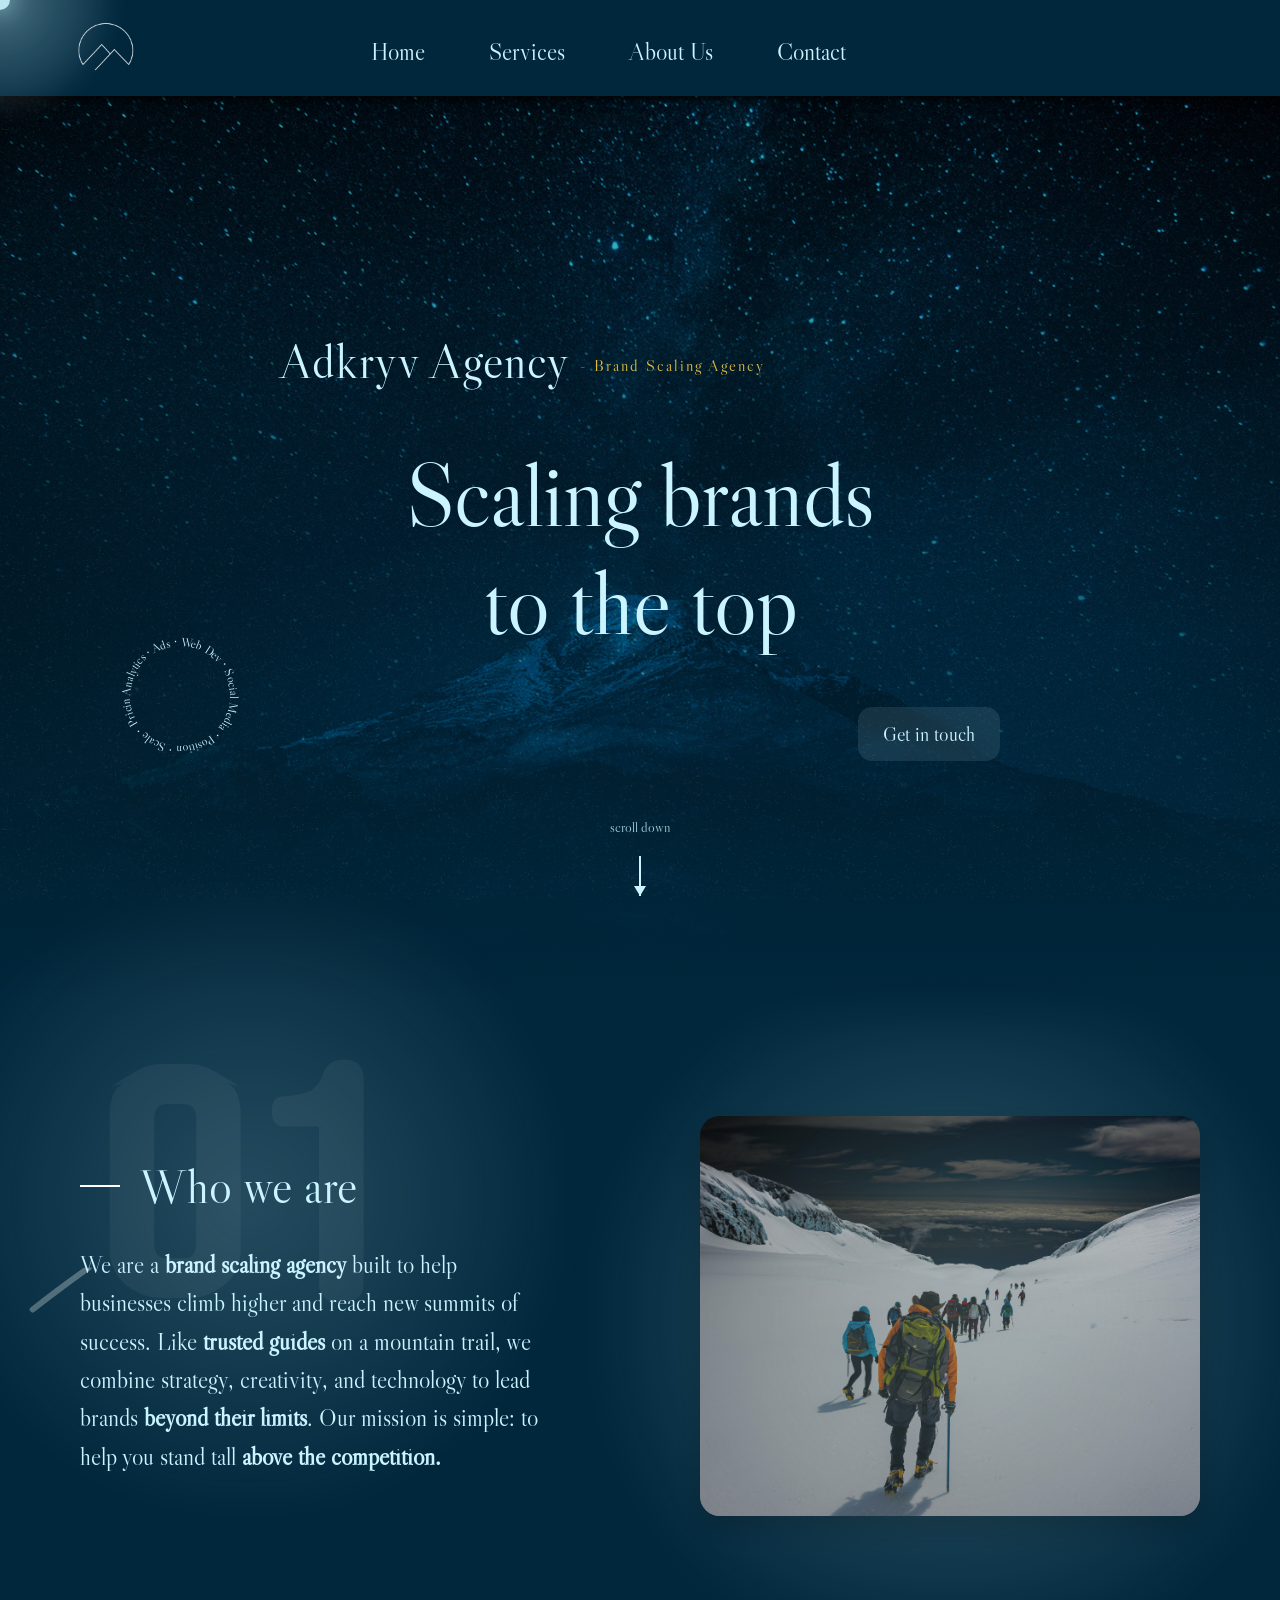
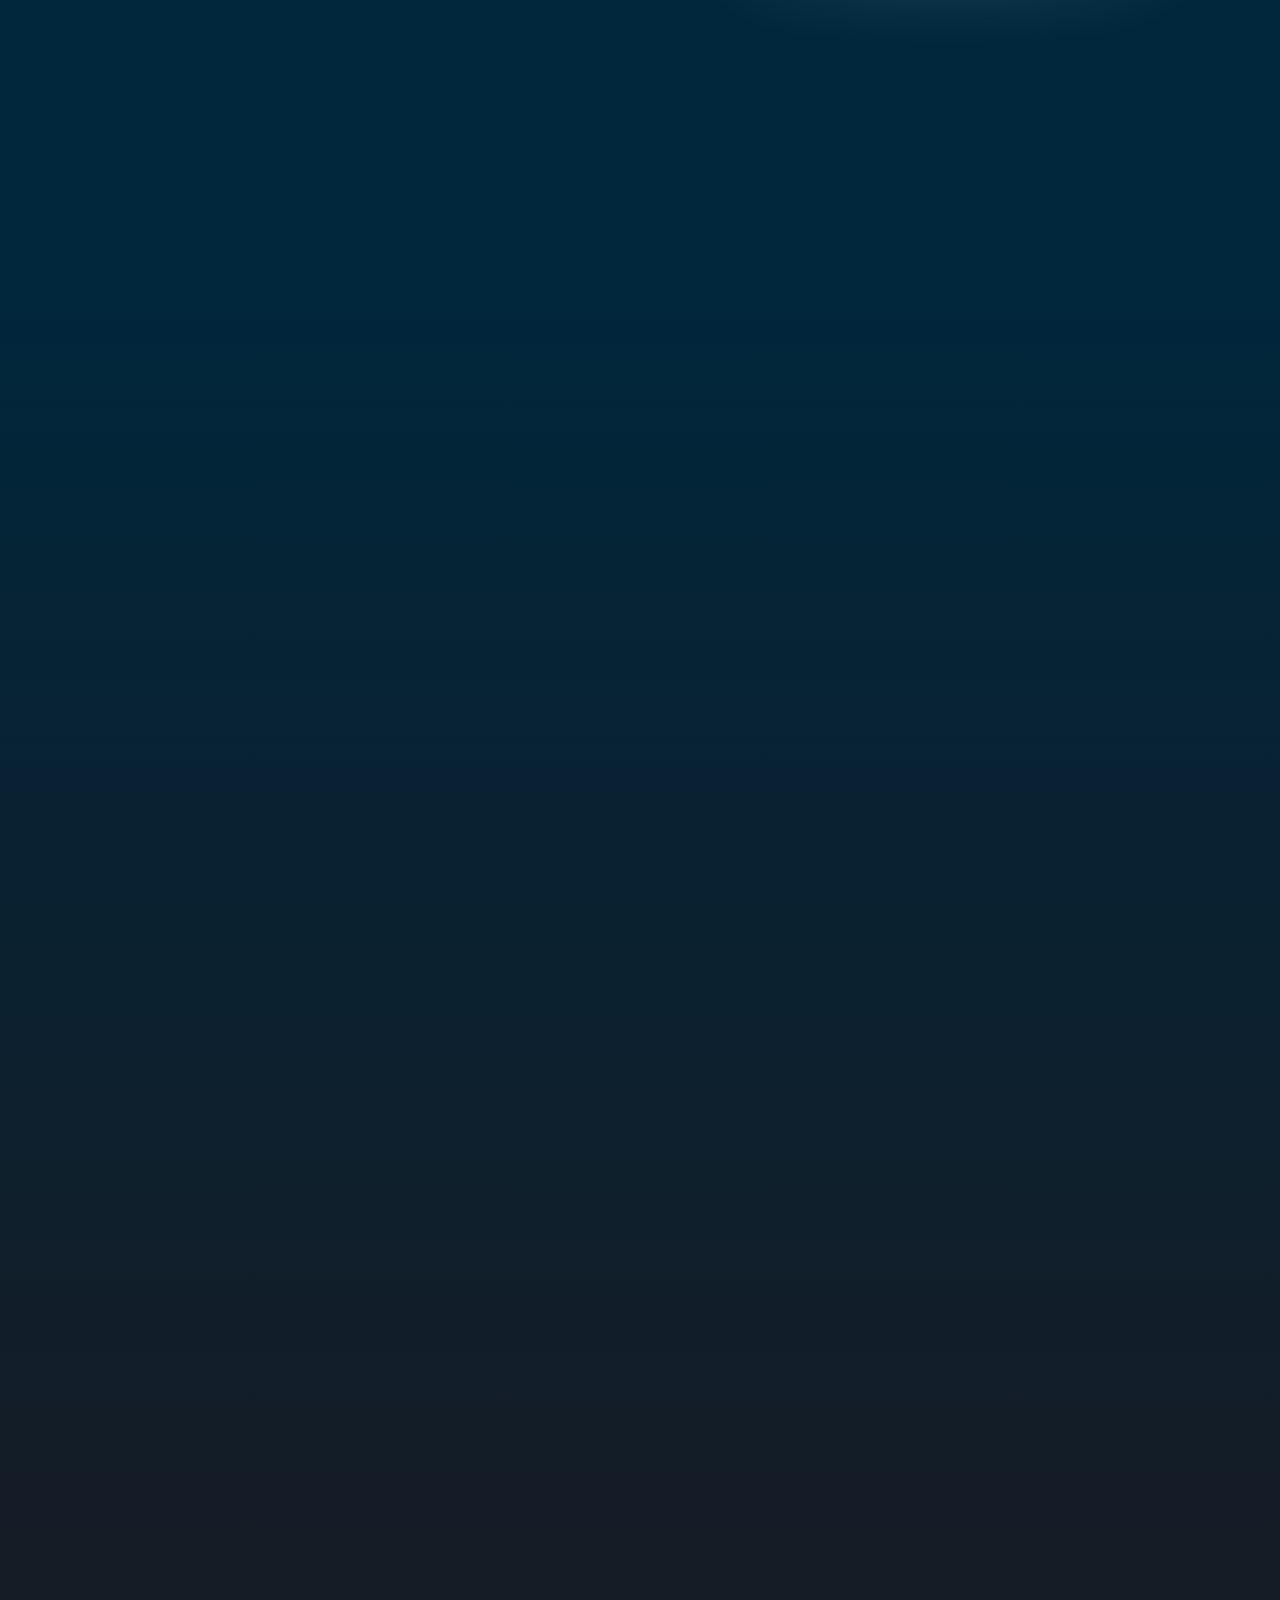
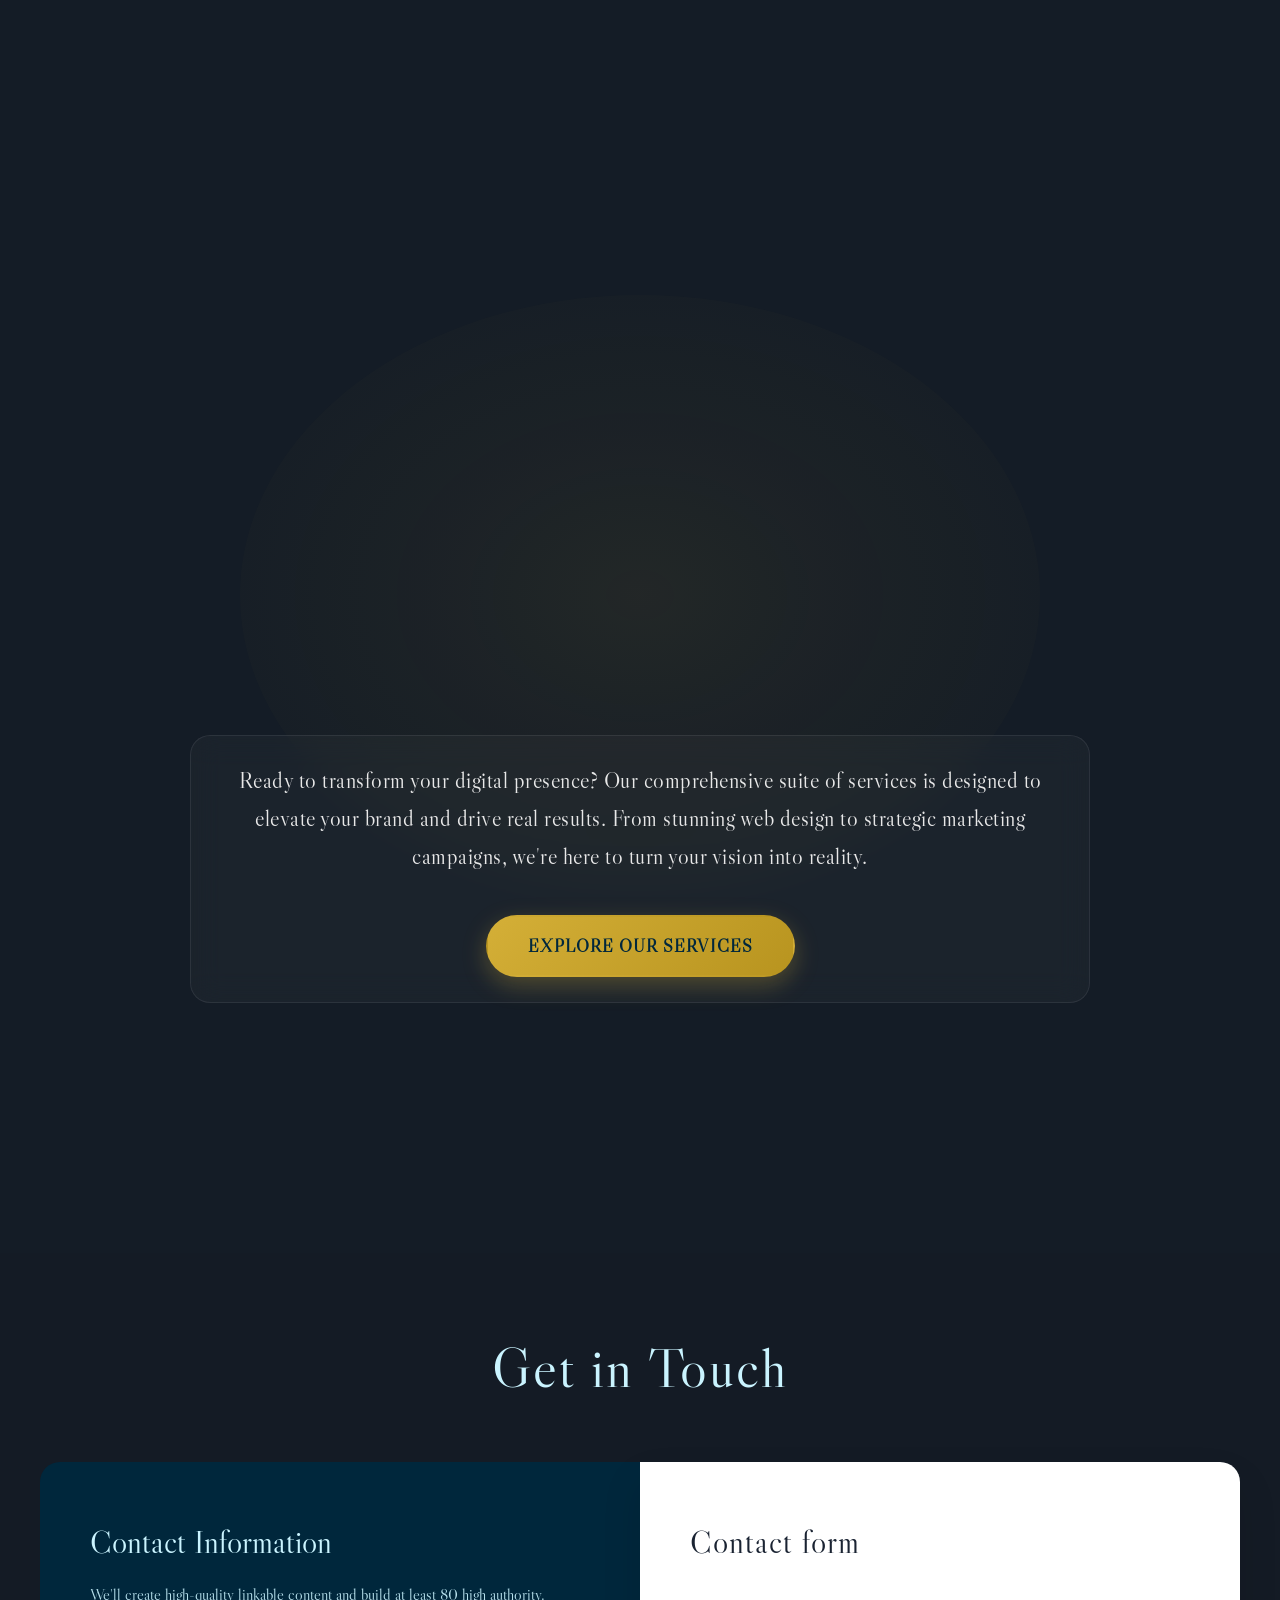
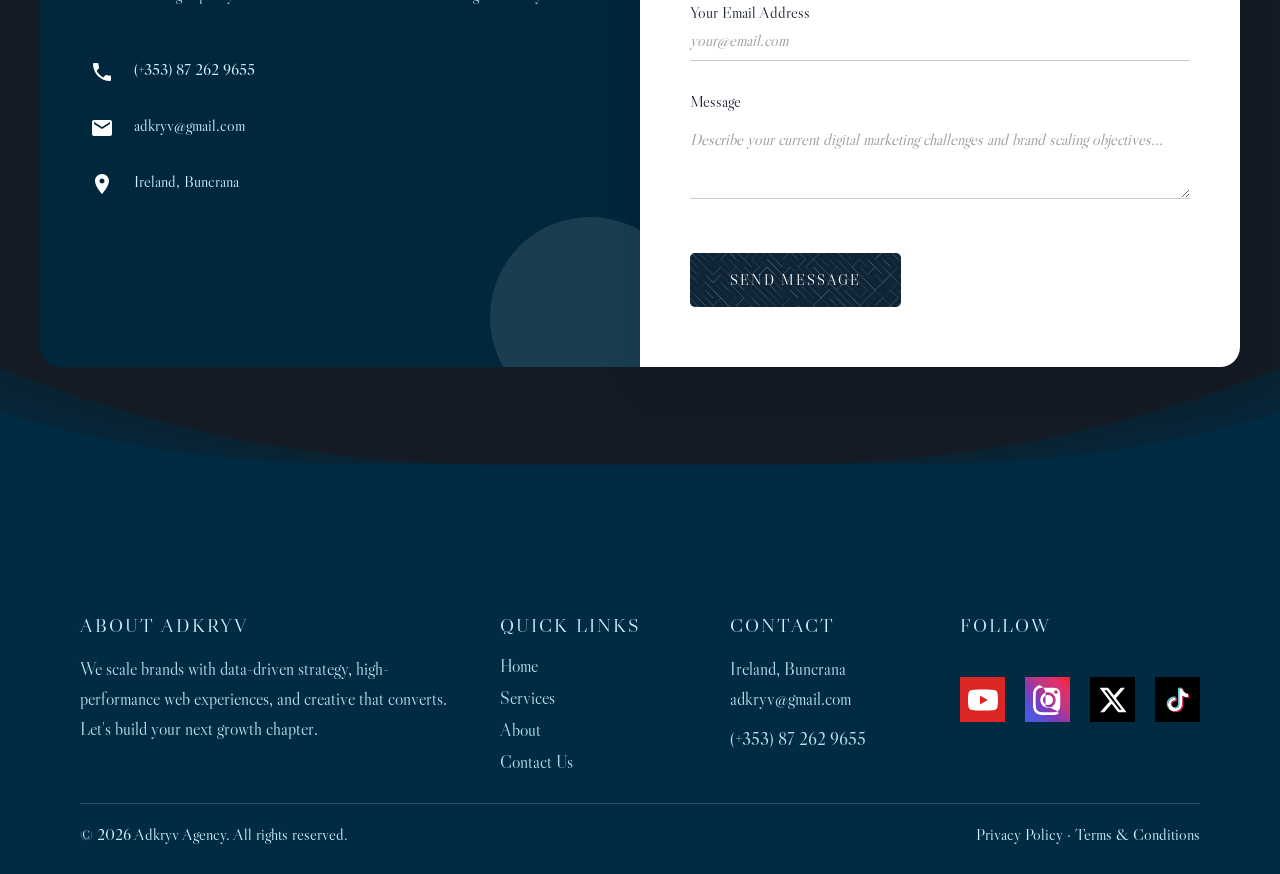
==== commit 4cc29a48: "added new icons" ====
--- a/index.html
+++ b/index.html
@@ -360,8 +360,7 @@
             position: absolute;
             left: 80px;
             width: 50px;
-            height: 50px;
-            border: 2px solid #CAF4FF;
+            height: 50px; 
             border-radius: 50%;
             display: flex;
             align-items: center;
@@ -370,11 +369,10 @@
             transition: all 0.3s ease;
         }
 
-        .logo svg {
-            width: 24px;
-            height: 24px;
-            stroke: #CAF4FF;
-            fill: none;
+        .logo img {
+            width: 70px;
+            height: 70px;
+            object-fit: contain;
         }
 
 .header-logo {
@@ -2490,9 +2488,9 @@
 @media (max-width: 767px) {
   .cta-row { justify-content: center; }
   .header-logo { left: 20px; width: 35px; height: 35px; }
-  .header-logo svg { width: 18px; height: 18px; }
+  .header-logo img { width: 18px; height: 18px; }
   .logo { left: 20px; width: 35px; height: 35px; }
-  .logo svg {width: 18px;height: 18px; }
+  .logo img {width: 70px;height: 70px; }
   .nav-links { gap: 25px; }
   .nav-links a { font-size: 14px; }
   .agency-title { font-size: 28px; flex-direction: column; gap: 8px; }
@@ -2507,7 +2505,7 @@
 /* Small Mobile (up to 480px) */
 @media (max-width: 480px) {
   .header-logo { left: 15px; width: 30px; height: 30px; }
-  .header-logo svg { width: 16px; height: 16px; }
+  .header-logo img { width: 70px; height: 70px; }
   .nav-links { gap: 20px; }
   .nav-links a { font-size: 13px; }
   .content { padding: 0 15px; }
@@ -2679,9 +2677,7 @@
 <body>
   <header role="banner">
     <div class="logo" aria-label="Adkryv Agency Logo">
-        <svg viewBox="0 0 24 24" stroke-width="2" aria-hidden="true">
-          <path d="M3 3l18 18M3 21l6-6-6-6M21 3l-6 6 6 6"/>
-        </svg>
+        <img src="images/Screenshot_2025-08-16_224558-removebg-preview.png" alt="Adkryv logo">
       </div>
     <nav role="navigation" aria-label="Main navigation">
         <ul class="header-navlinks">
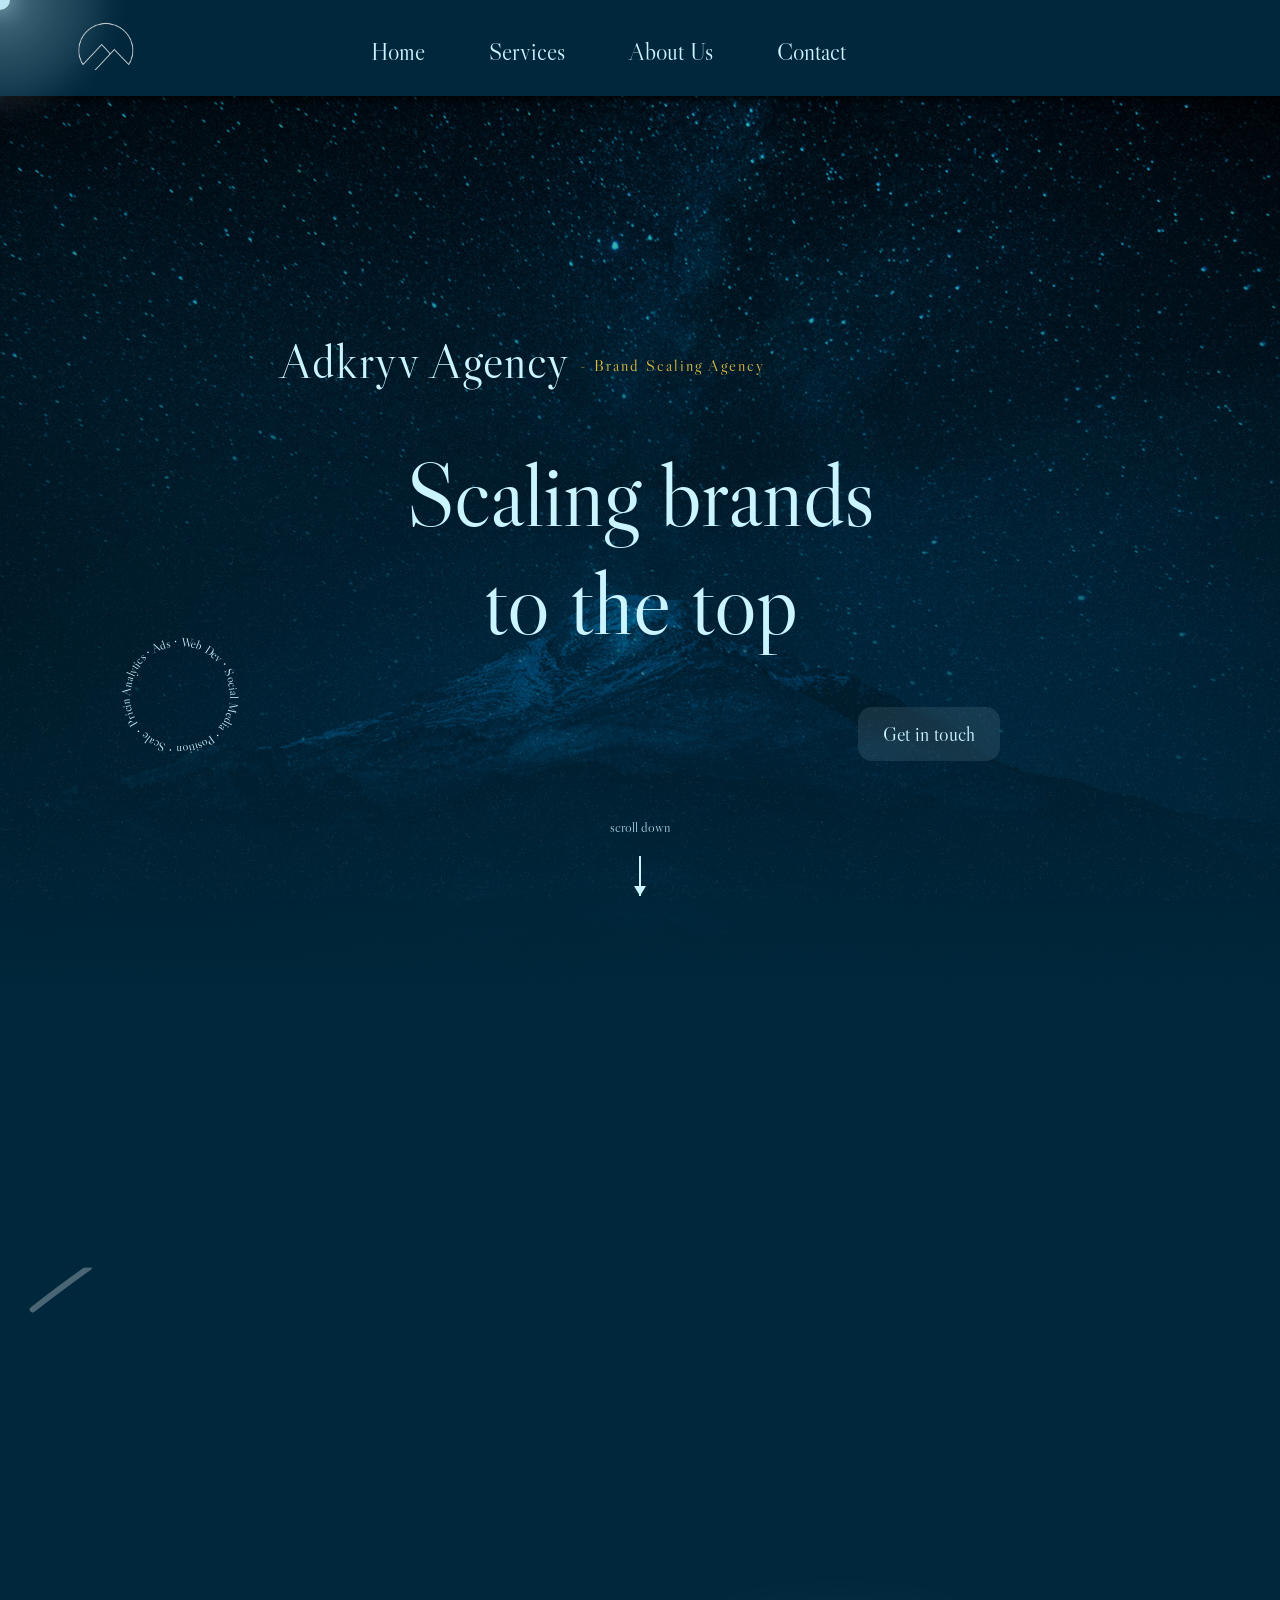
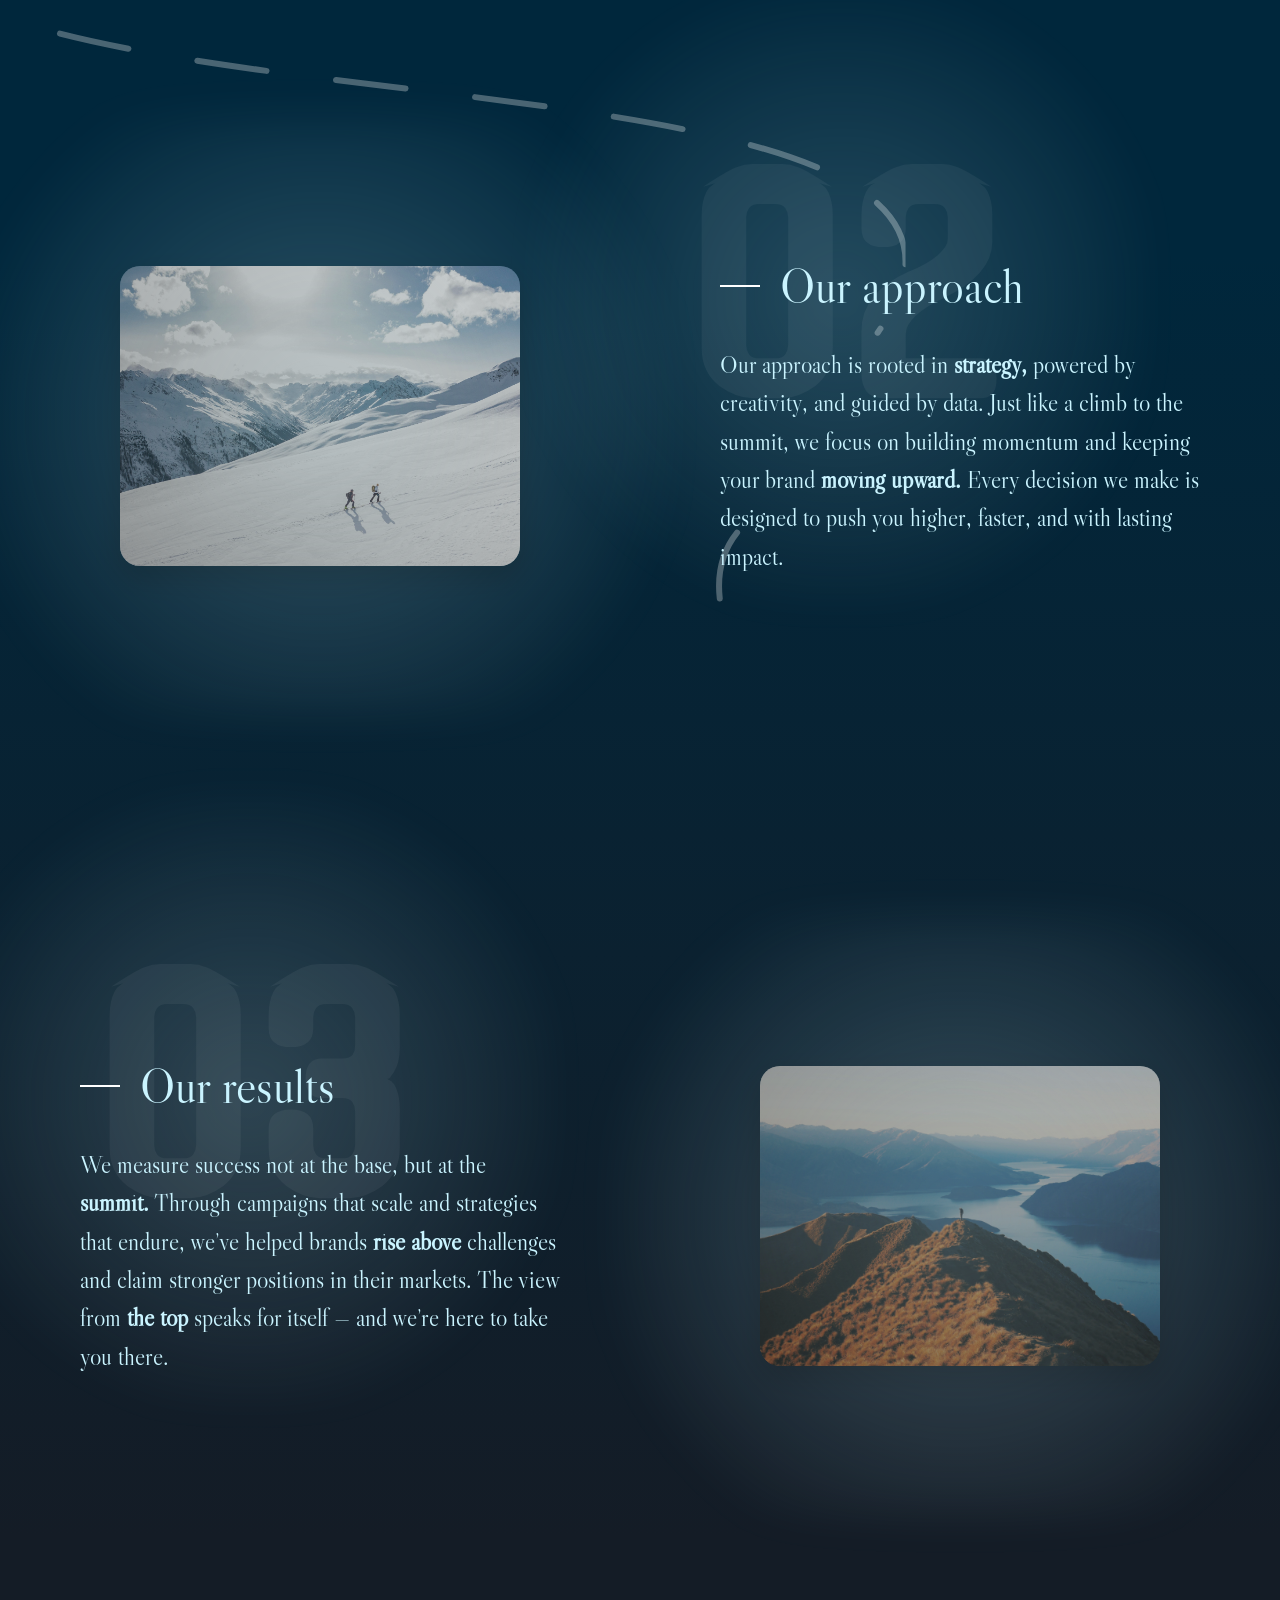
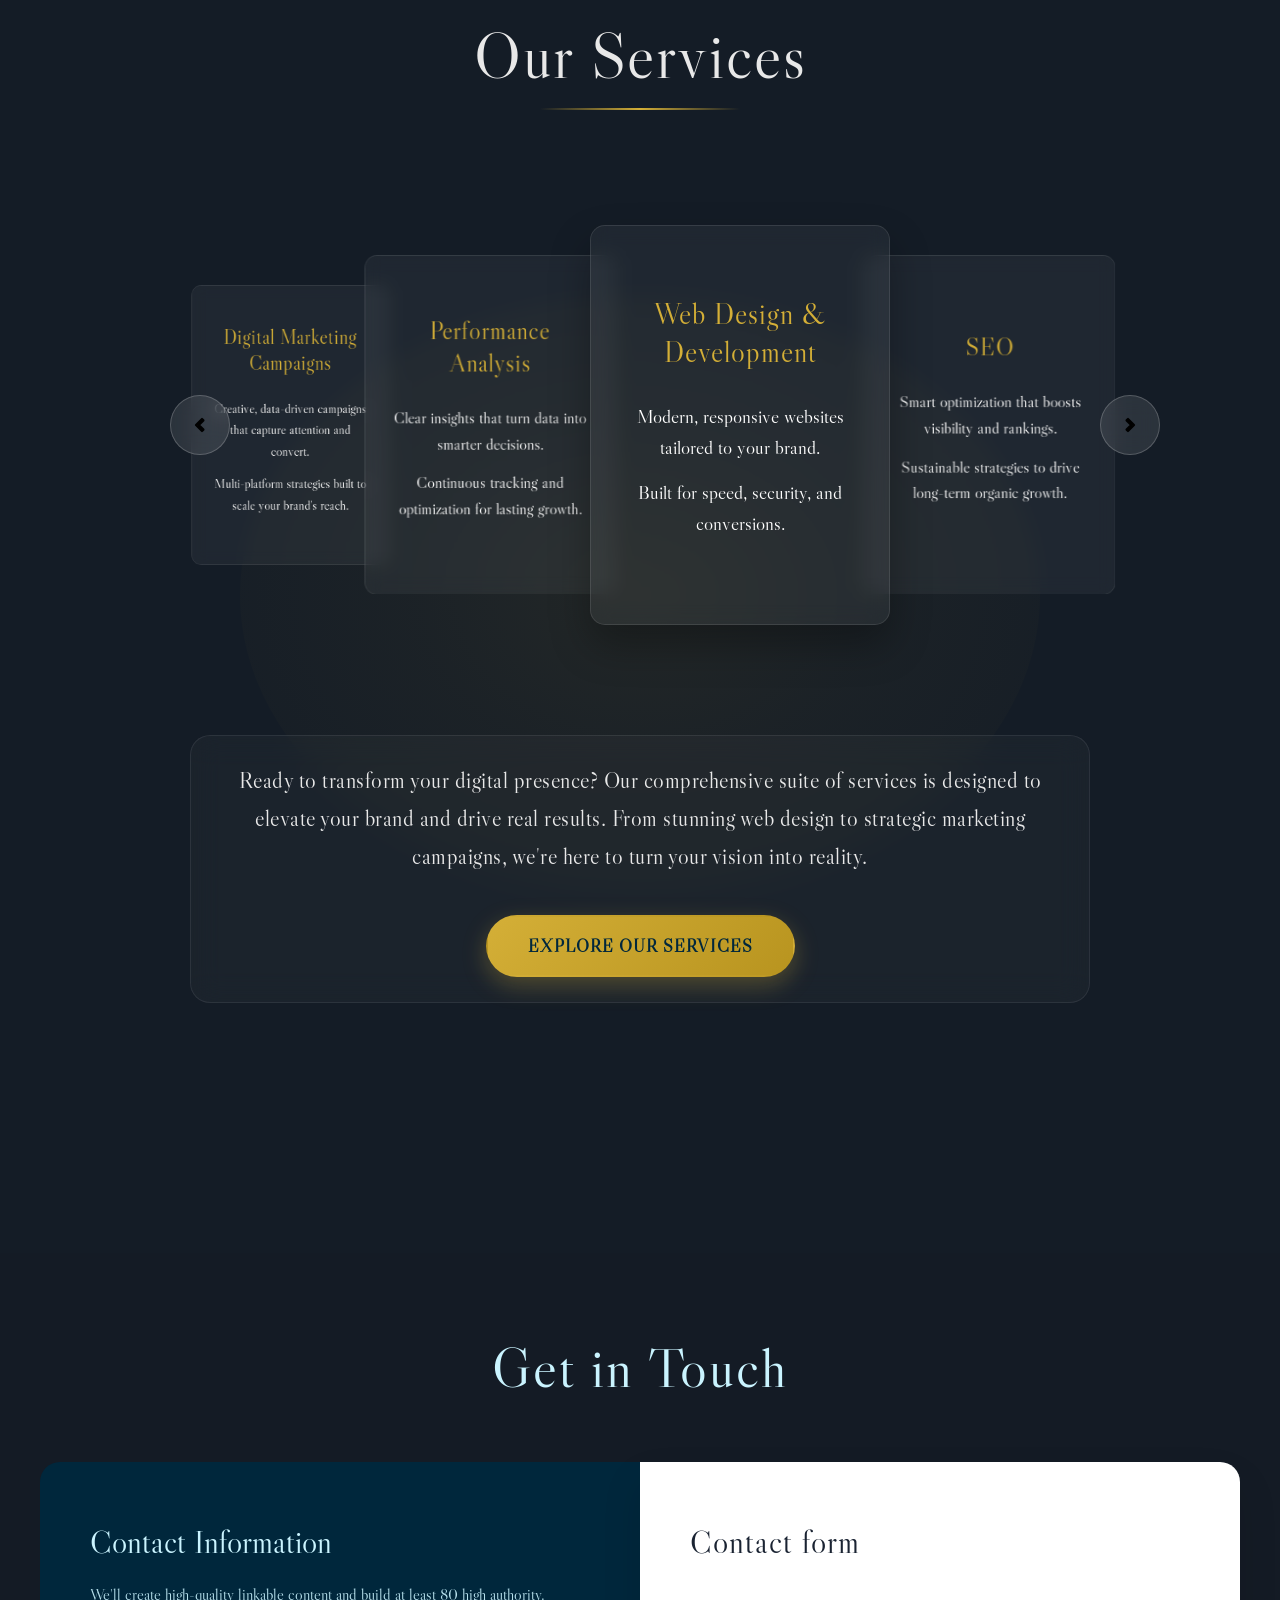
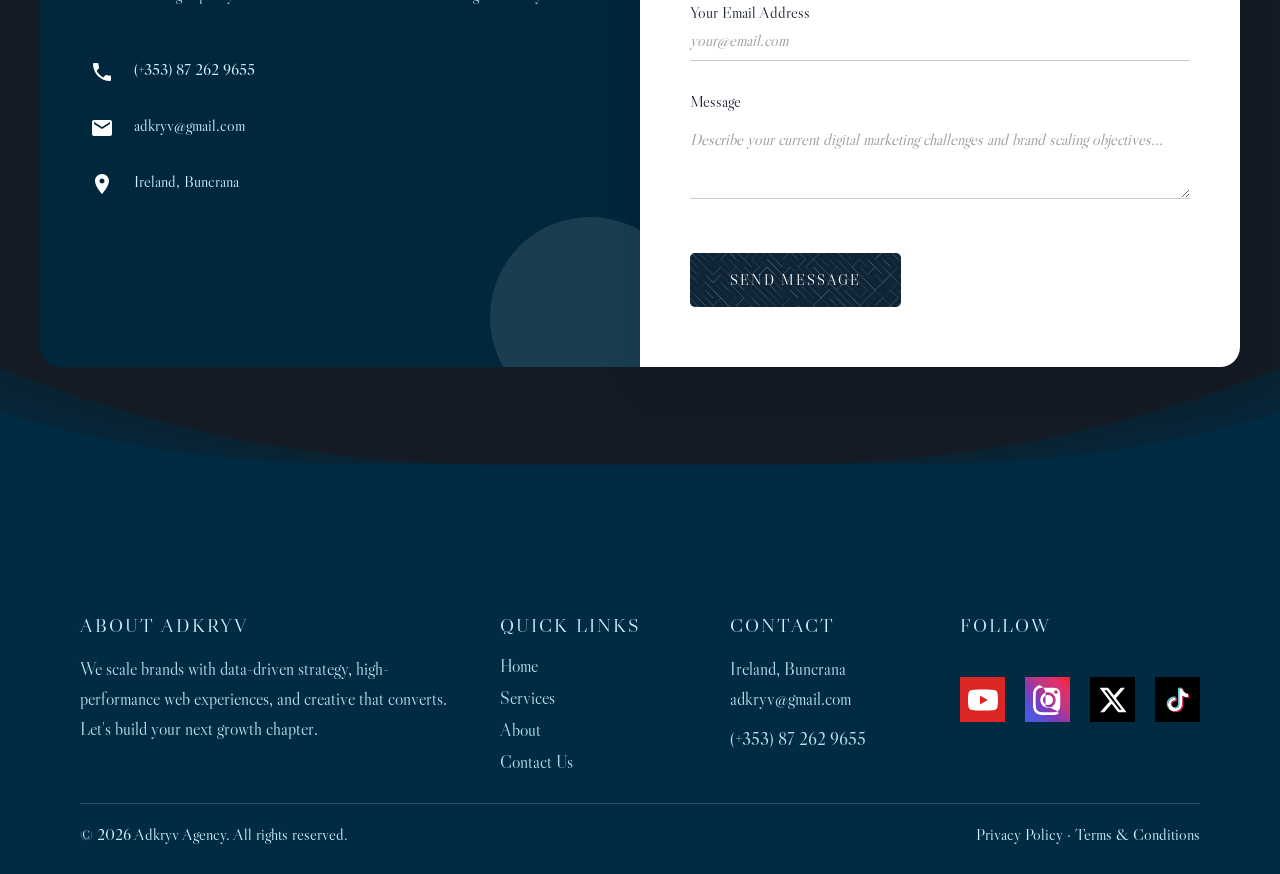
==== commit 82b32f6f: "added title image" ====
--- a/index.html
+++ b/index.html
@@ -60,12 +60,8 @@
         <meta name="twitter:url" content="https://adkryv.com/">
       
         <!-- Favicon & App Icons -->
-        <link rel="icon" href="/favicon.ico" type="image/x-icon">
-        <link rel="icon" href="/favicon-16x16.png" type="image/png" sizes="16x16">
-        <link rel="icon" href="/favicon-32x32.png" type="image/png" sizes="32x32">
-        <link rel="apple-touch-icon" href="/apple-touch-icon.png" sizes="180x180">
-        <link rel="icon" href="/android-chrome-192x192.png" type="image/png" sizes="192x192">
-        <link rel="icon" href="/android-chrome-512x512.png" type="image/png" sizes="512x512">
+        <link rel="icon" href="images/Screenshot_2025-08-16_224558-removebg-preview.png" type="image/png">
+        <link rel="apple-touch-icon" href="images/Screenshot_2025-08-16_224558-removebg-preview.png">
         <link rel="manifest" href="/site.webmanifest">
         <link rel="mask-icon" href="/safari-pinned-tab.svg" color="#00273C">
         
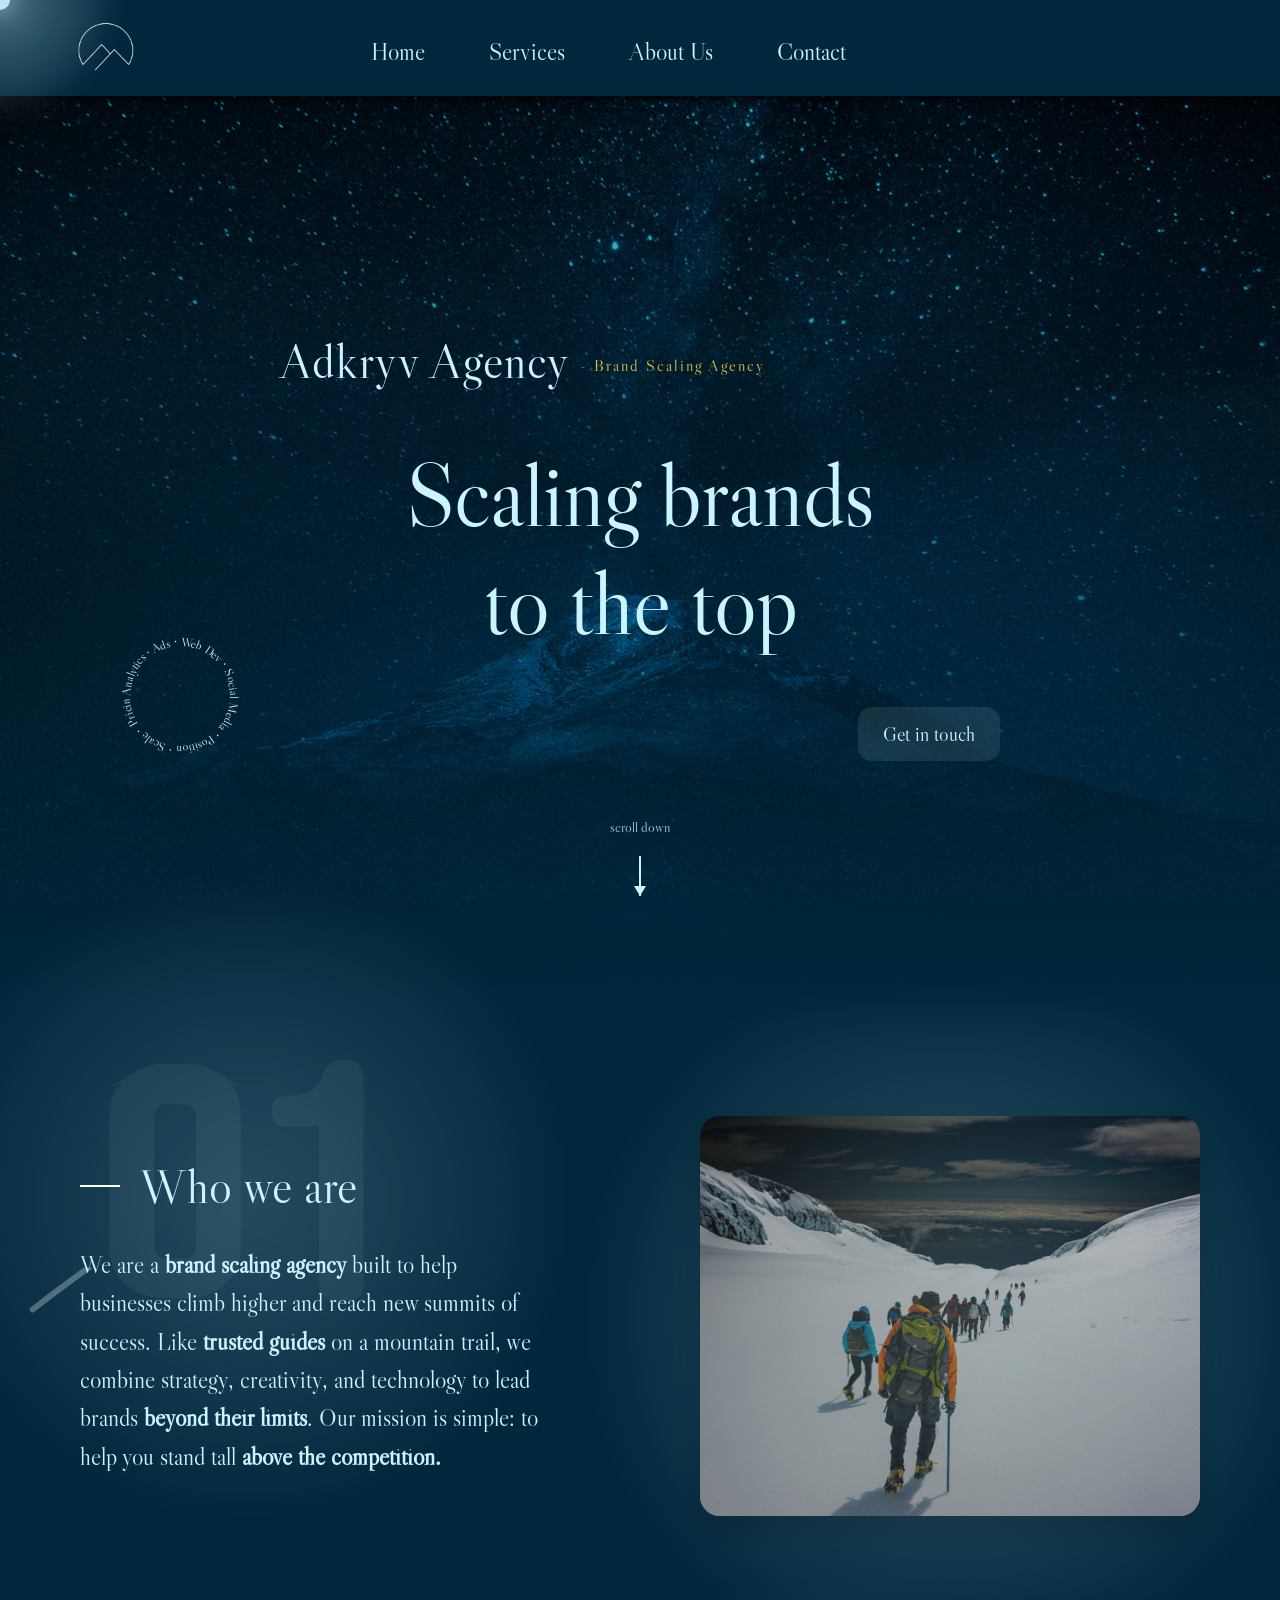
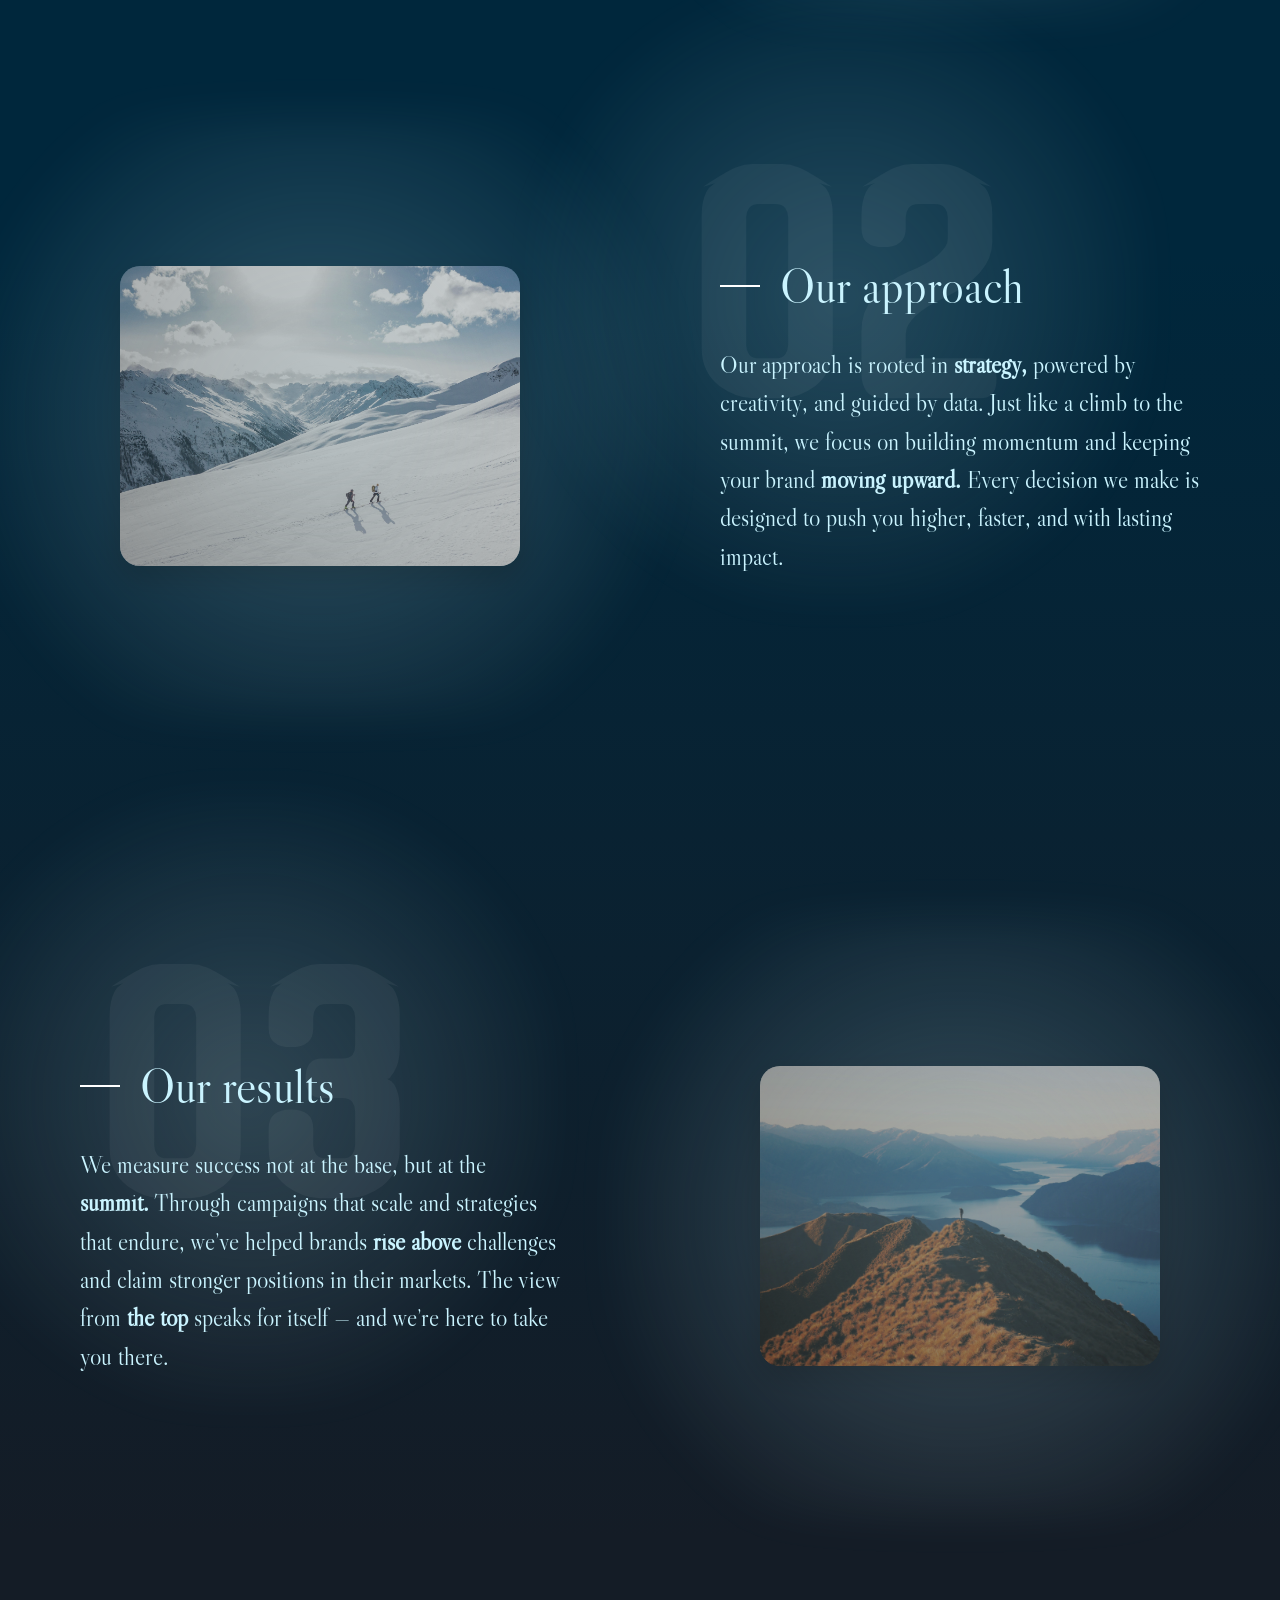
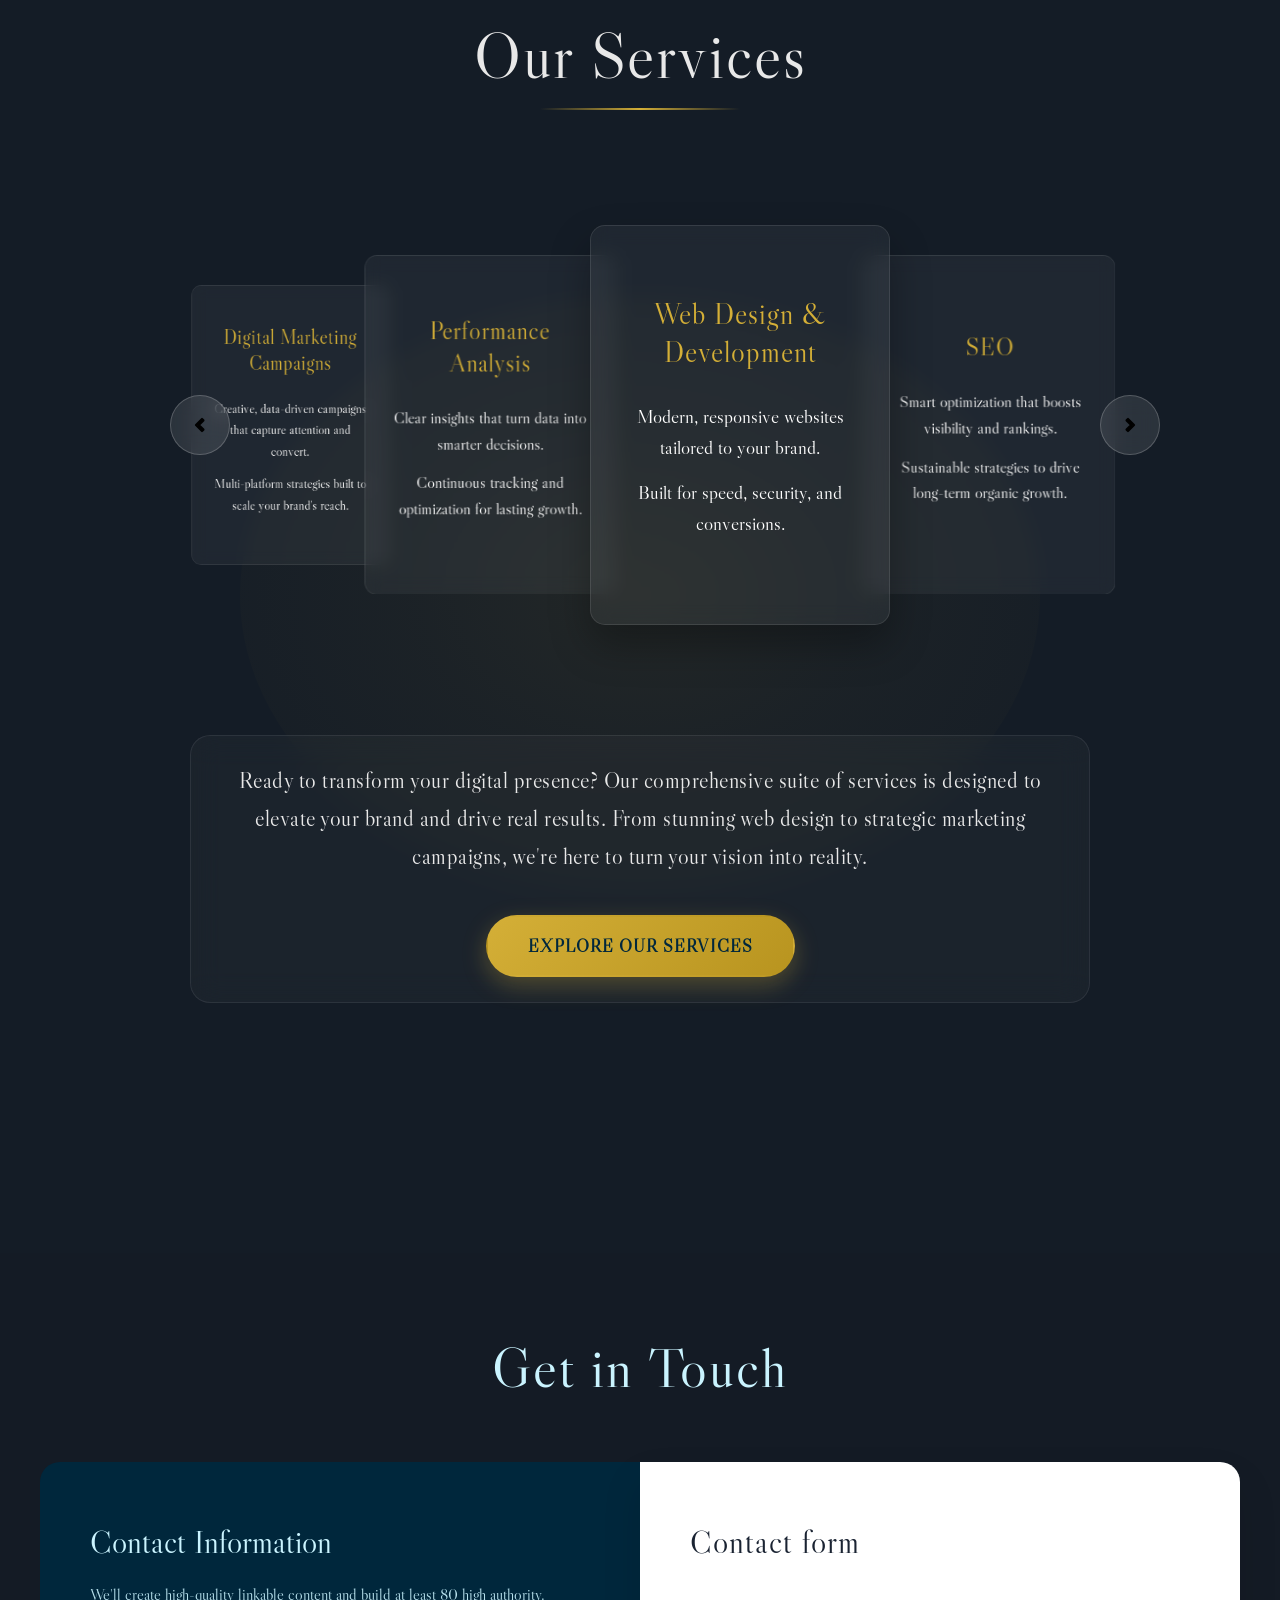
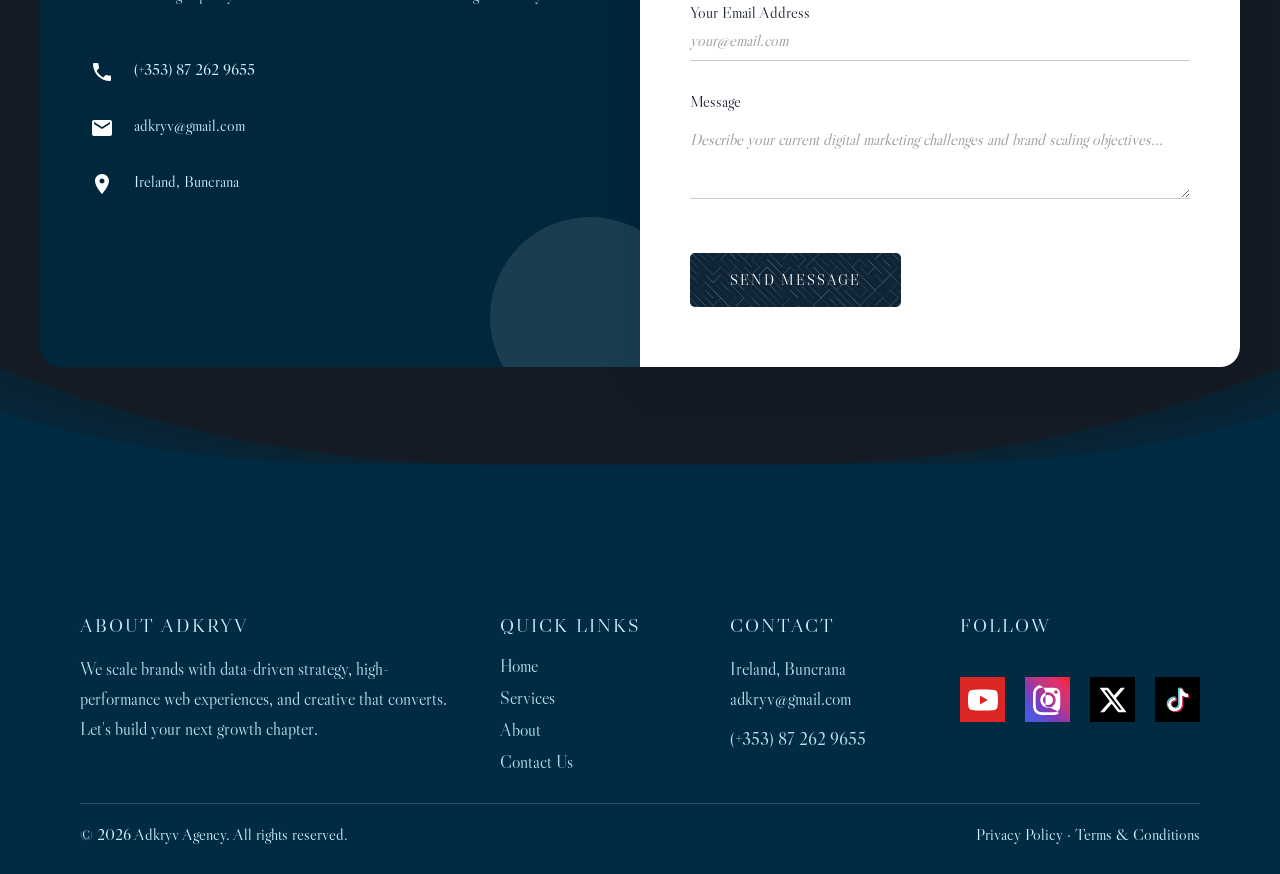
==== commit 3673d69d: "tried to change the name ending" ====
--- a/index.html
+++ b/index.html
@@ -2677,18 +2677,18 @@
       </div>
     <nav role="navigation" aria-label="Main navigation">
         <ul class="header-navlinks">
-            <li class="header-items"><a href="index.html" aria-current="page">Home</a></li>
-            <li class="header-items"><a href="services.html">Services</a></li>
-            <li class="header-items"><a href="about.html">About Us</a></li>
-            <li class="header-items"><a href="contact.html">Contact</a></li>
+            <li class="header-items"><a href="/" aria-current="page">Home</a></li>
+            <li class="header-items"><a href="/services">Services</a></li>
+            <li class="header-items"><a href="/about">About Us</a></li>
+            <li class="header-items"><a href="/contact">Contact</a></li>
             <li onclick="showSidebar()"><a href="#"><button aria-label="Open menu" class="header-button">☰</button></a></li> 
         </ul>
         <ul class="header-sidebar" role="menu" aria-label="Mobile navigation menu">
             <li><a href="#" aria-label="Close menu"><ion-icon name="close-outline" aria-hidden="true"></ion-icon></a></li>
-            <li><a href="index.html" role="menuitem">Home</a></li>
-            <li><a href="services.html" role="menuitem">Services</a></li>
-            <li><a href="about.html" role="menuitem">About Us</a></li>
-            <li><a href="contact.html" role="menuitem">Contact</a></li>
+            <li><a href="/" role="menuitem">Home</a></li>
+            <li><a href="/services" role="menuitem">Services</a></li>
+            <li><a href="/about" role="menuitem">About Us</a></li>
+            <li><a href="/contact" role="menuitem">Contact</a></li>
             <button class="close-btn" onclick="closeSidebar()" aria-label="Close mobile menu">×</button>
         </ul>
     </nav>
@@ -2708,7 +2708,7 @@
     </div>
     <h2 class="main-heading">Scaling brands<br>to the top</h2>
     <div class="cta-row">
-      <a href="contact.html" class="cta-button" aria-label="Contact Adkryv Agency for brand scaling services">Get in touch</a>
+      <a href="/contact" class="cta-button" aria-label="Contact Adkryv Agency for brand scaling services">Get in touch</a>
     </div>
   </div>
   
@@ -2885,7 +2885,7 @@
     
     <div class="services-cta">
         <p>Ready to transform your digital presence? Our comprehensive suite of services is designed to elevate your brand and drive real results. From stunning web design to strategic marketing campaigns, we're here to turn your vision into reality.</p>
-        <a href="services.html" class="services-cta-button" aria-label="Explore Adkryv Agency's premium digital marketing services">Explore Our Services</a>
+        <a href="/services" class="services-cta-button" aria-label="Explore Adkryv Agency's premium digital marketing services">Explore Our Services</a>
     </div>
 </section>
 
@@ -2985,10 +2985,10 @@
               <div>
                   <div class="footer-title">Quick Links</div>
                   <ul class="footer-links">
-                    <li><a href="index.html">Home</a></li>
-                    <li><a href="services.html">Services</a></li>
-                    <li><a href="about.html">About</a></li>
-                    <li><a href="contact.html">Contact Us</a></li>
+                    <li><a href="/">Home</a></li>
+                    <li><a href="/services">Services</a></li>
+                    <li><a href="/about">About</a></li>
+                    <li><a href="/contact">Contact Us</a></li>
                   </ul>
               </div>
               <div>
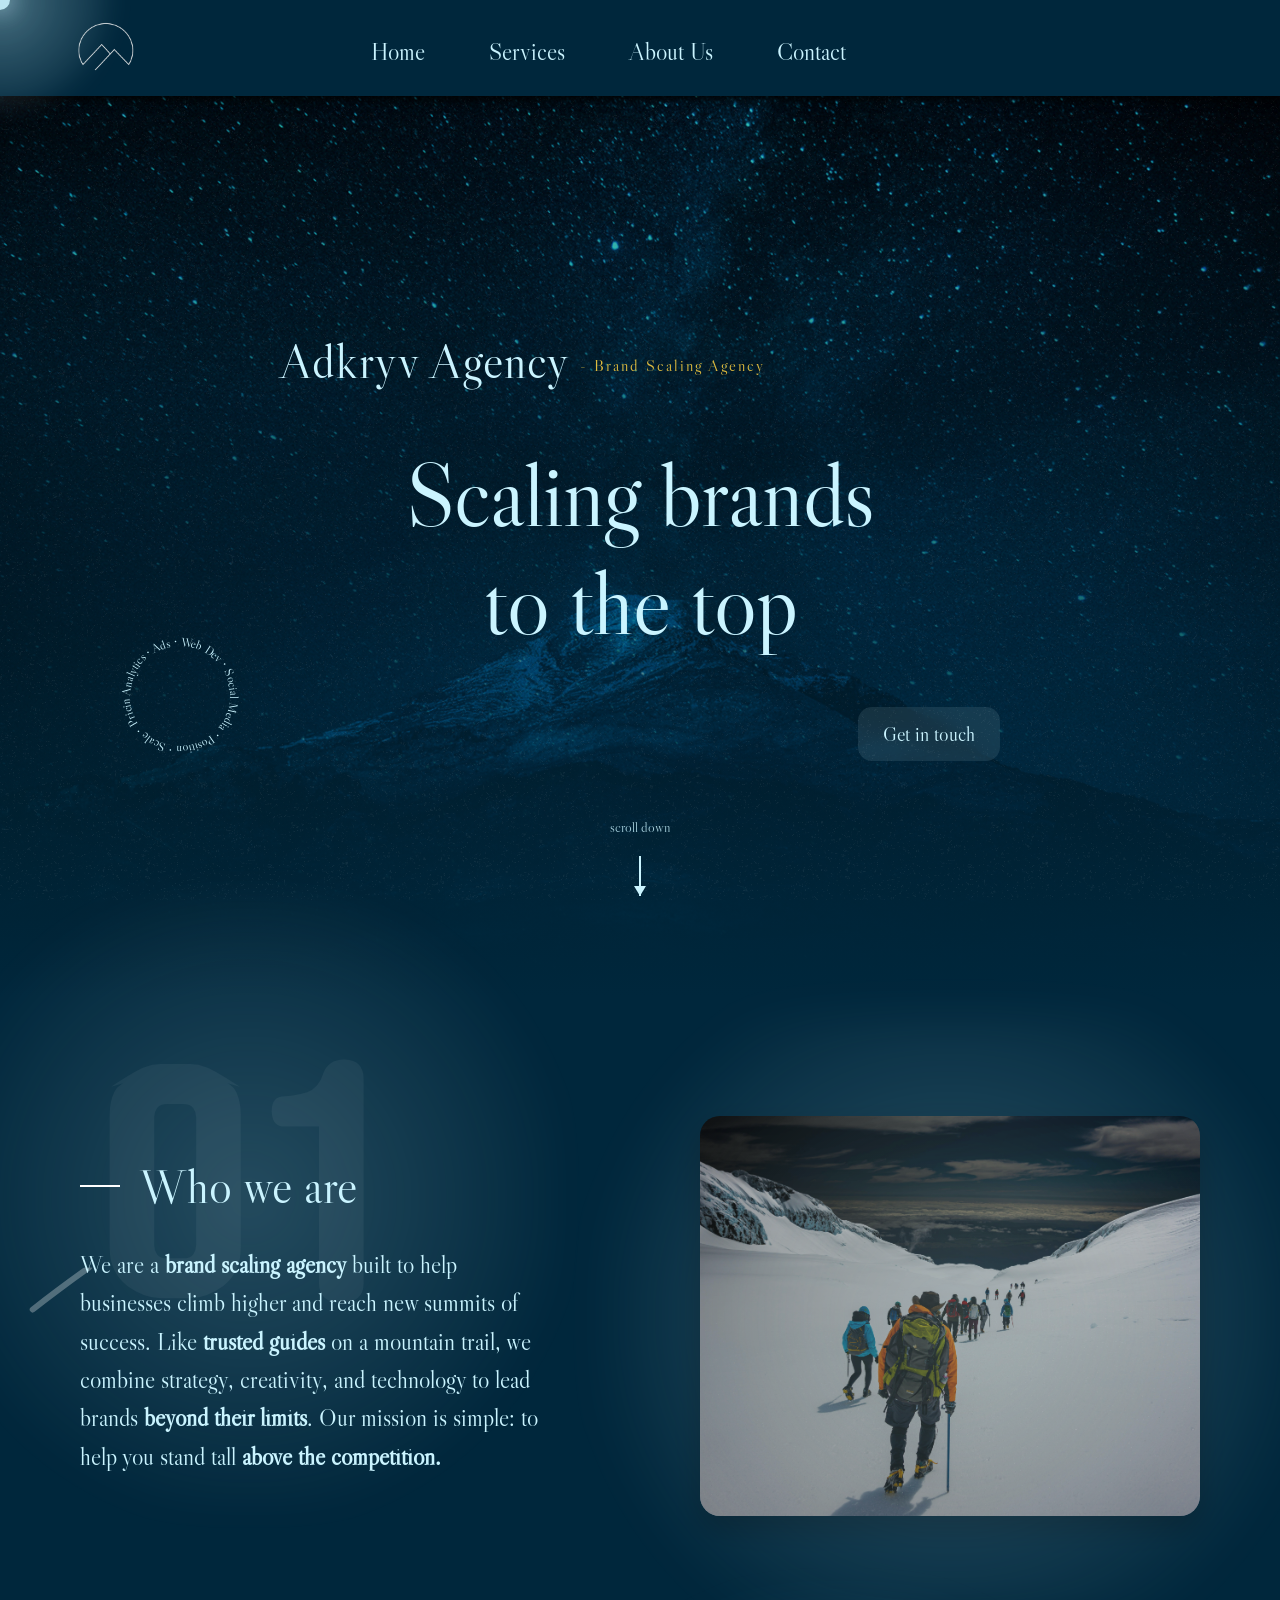
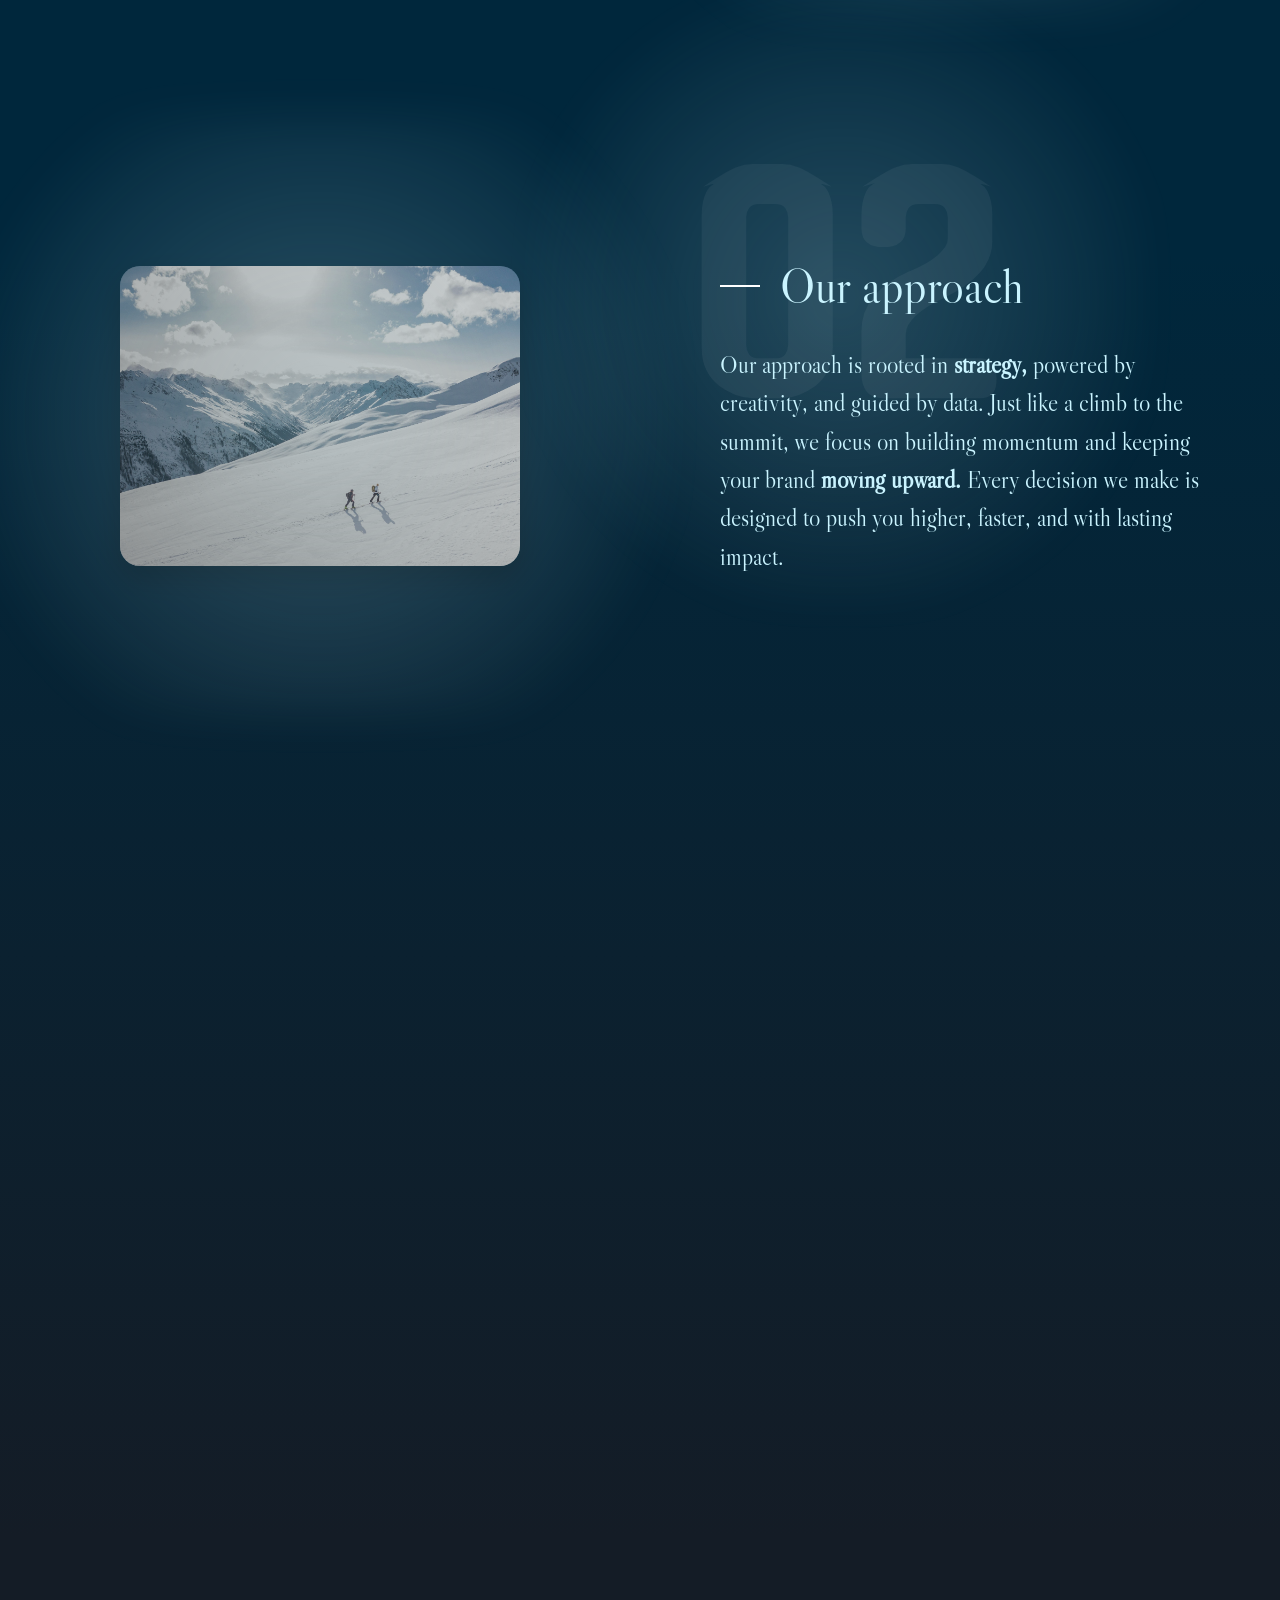
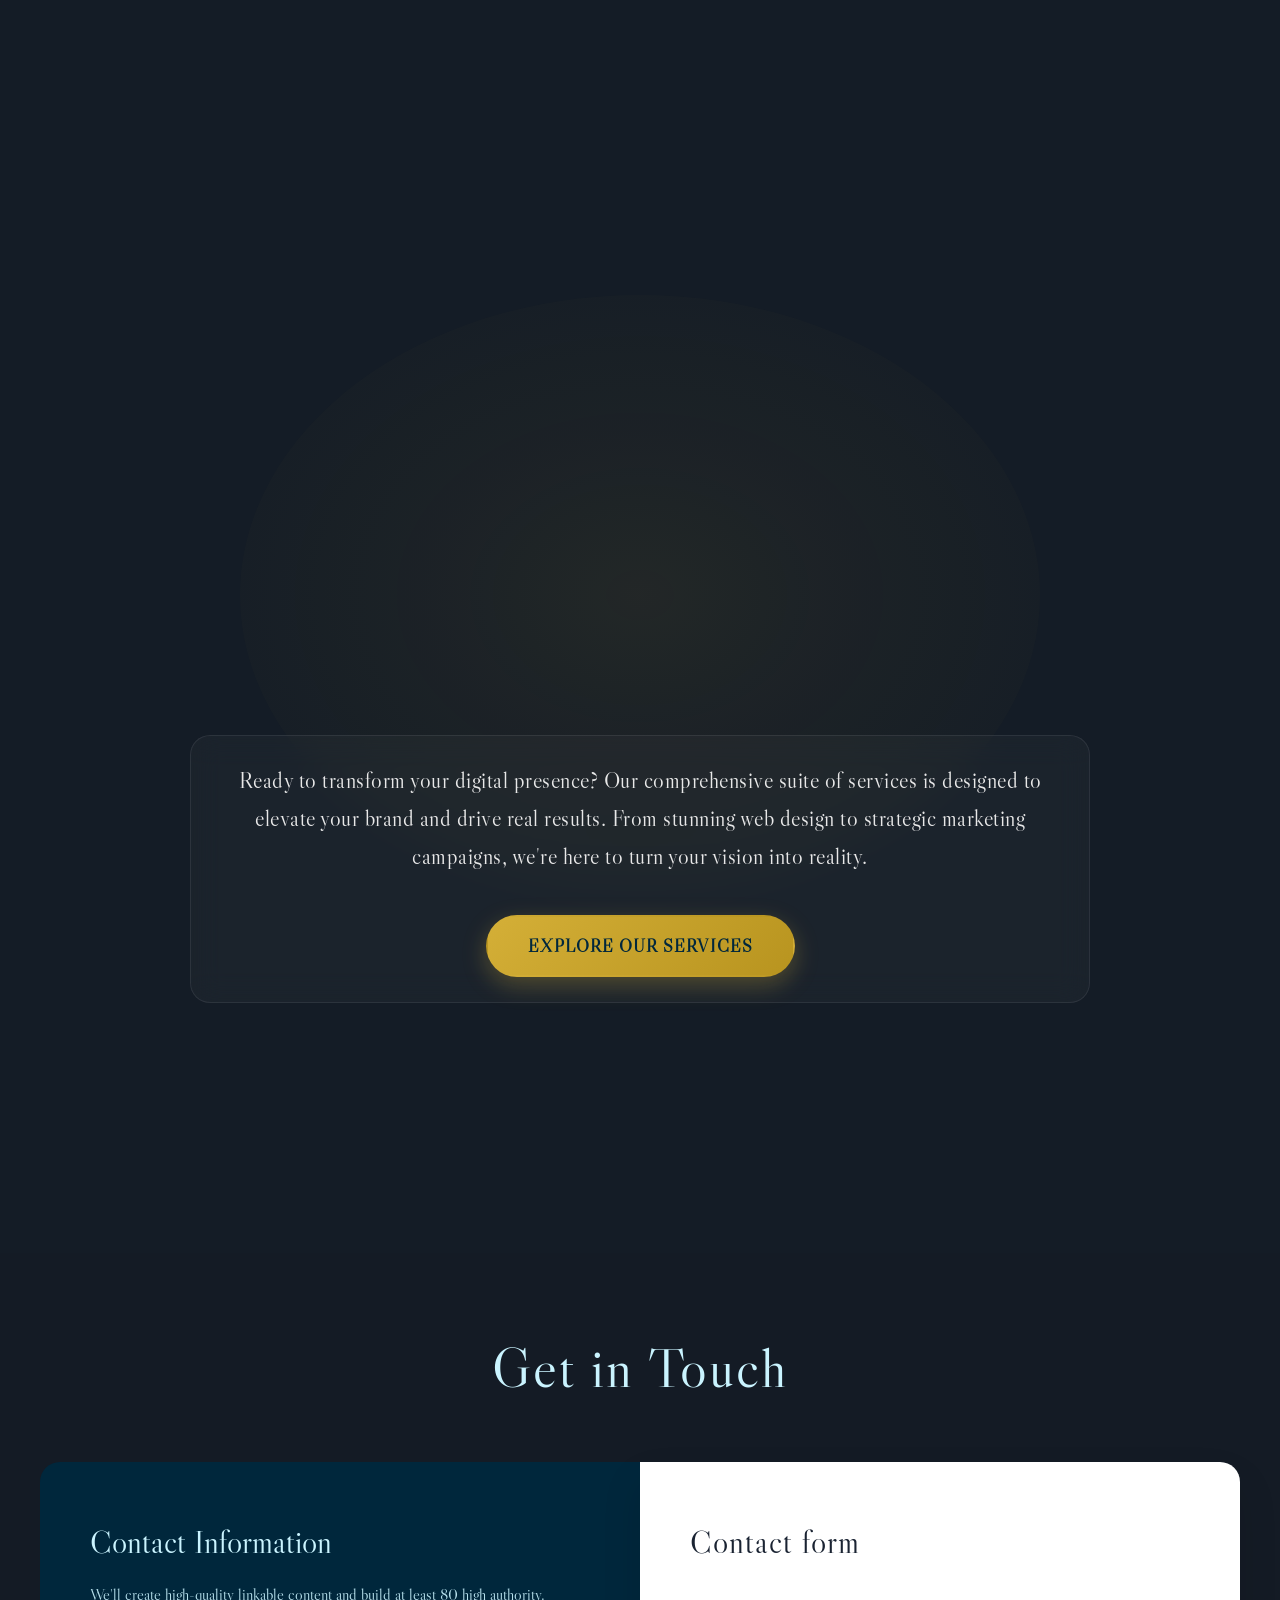
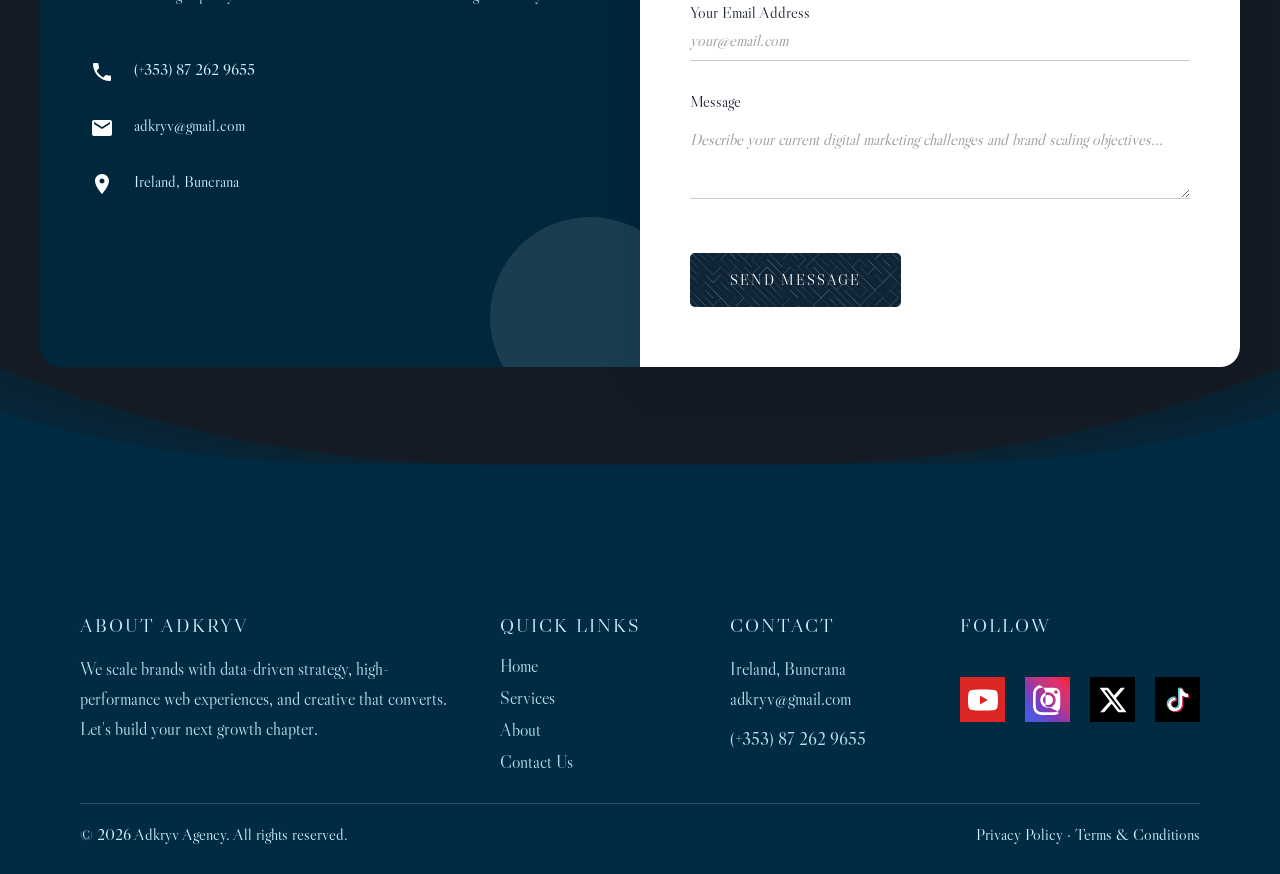
==== commit b6d2b5b4: "testing name ending" ====
--- a/index.html
+++ b/index.html
@@ -2678,17 +2678,17 @@
     <nav role="navigation" aria-label="Main navigation">
         <ul class="header-navlinks">
             <li class="header-items"><a href="/" aria-current="page">Home</a></li>
-            <li class="header-items"><a href="/services">Services</a></li>
-            <li class="header-items"><a href="/about">About Us</a></li>
-            <li class="header-items"><a href="/contact">Contact</a></li>
+            <li class="header-items"><a href="services">Services</a></li>
+            <li class="header-items"><a href="about">About Us</a></li>
+            <li class="header-items"><a href="contact">Contact</a></li>
             <li onclick="showSidebar()"><a href="#"><button aria-label="Open menu" class="header-button">☰</button></a></li> 
         </ul>
         <ul class="header-sidebar" role="menu" aria-label="Mobile navigation menu">
             <li><a href="#" aria-label="Close menu"><ion-icon name="close-outline" aria-hidden="true"></ion-icon></a></li>
             <li><a href="/" role="menuitem">Home</a></li>
-            <li><a href="/services" role="menuitem">Services</a></li>
-            <li><a href="/about" role="menuitem">About Us</a></li>
-            <li><a href="/contact" role="menuitem">Contact</a></li>
+            <li><a href="services" role="menuitem">Services</a></li>
+            <li><a href="about" role="menuitem">About Us</a></li>
+            <li><a href="contact" role="menuitem">Contact</a></li>
             <button class="close-btn" onclick="closeSidebar()" aria-label="Close mobile menu">×</button>
         </ul>
     </nav>
@@ -2708,7 +2708,7 @@
     </div>
     <h2 class="main-heading">Scaling brands<br>to the top</h2>
     <div class="cta-row">
-      <a href="/contact" class="cta-button" aria-label="Contact Adkryv Agency for brand scaling services">Get in touch</a>
+      <a href="contact" class="cta-button" aria-label="Contact Adkryv Agency for brand scaling services">Get in touch</a>
     </div>
   </div>
   
@@ -2885,7 +2885,7 @@
     
     <div class="services-cta">
         <p>Ready to transform your digital presence? Our comprehensive suite of services is designed to elevate your brand and drive real results. From stunning web design to strategic marketing campaigns, we're here to turn your vision into reality.</p>
-        <a href="/services" class="services-cta-button" aria-label="Explore Adkryv Agency's premium digital marketing services">Explore Our Services</a>
+        <a href="services" class="services-cta-button" aria-label="Explore Adkryv Agency's premium digital marketing services">Explore Our Services</a>
     </div>
 </section>
 
@@ -2986,9 +2986,9 @@
                   <div class="footer-title">Quick Links</div>
                   <ul class="footer-links">
                     <li><a href="/">Home</a></li>
-                    <li><a href="/services">Services</a></li>
-                    <li><a href="/about">About</a></li>
-                    <li><a href="/contact">Contact Us</a></li>
+                    <li><a href="services">Services</a></li>
+                    <li><a href="about">About</a></li>
+                    <li><a href="contact">Contact Us</a></li>
                   </ul>
               </div>
               <div>
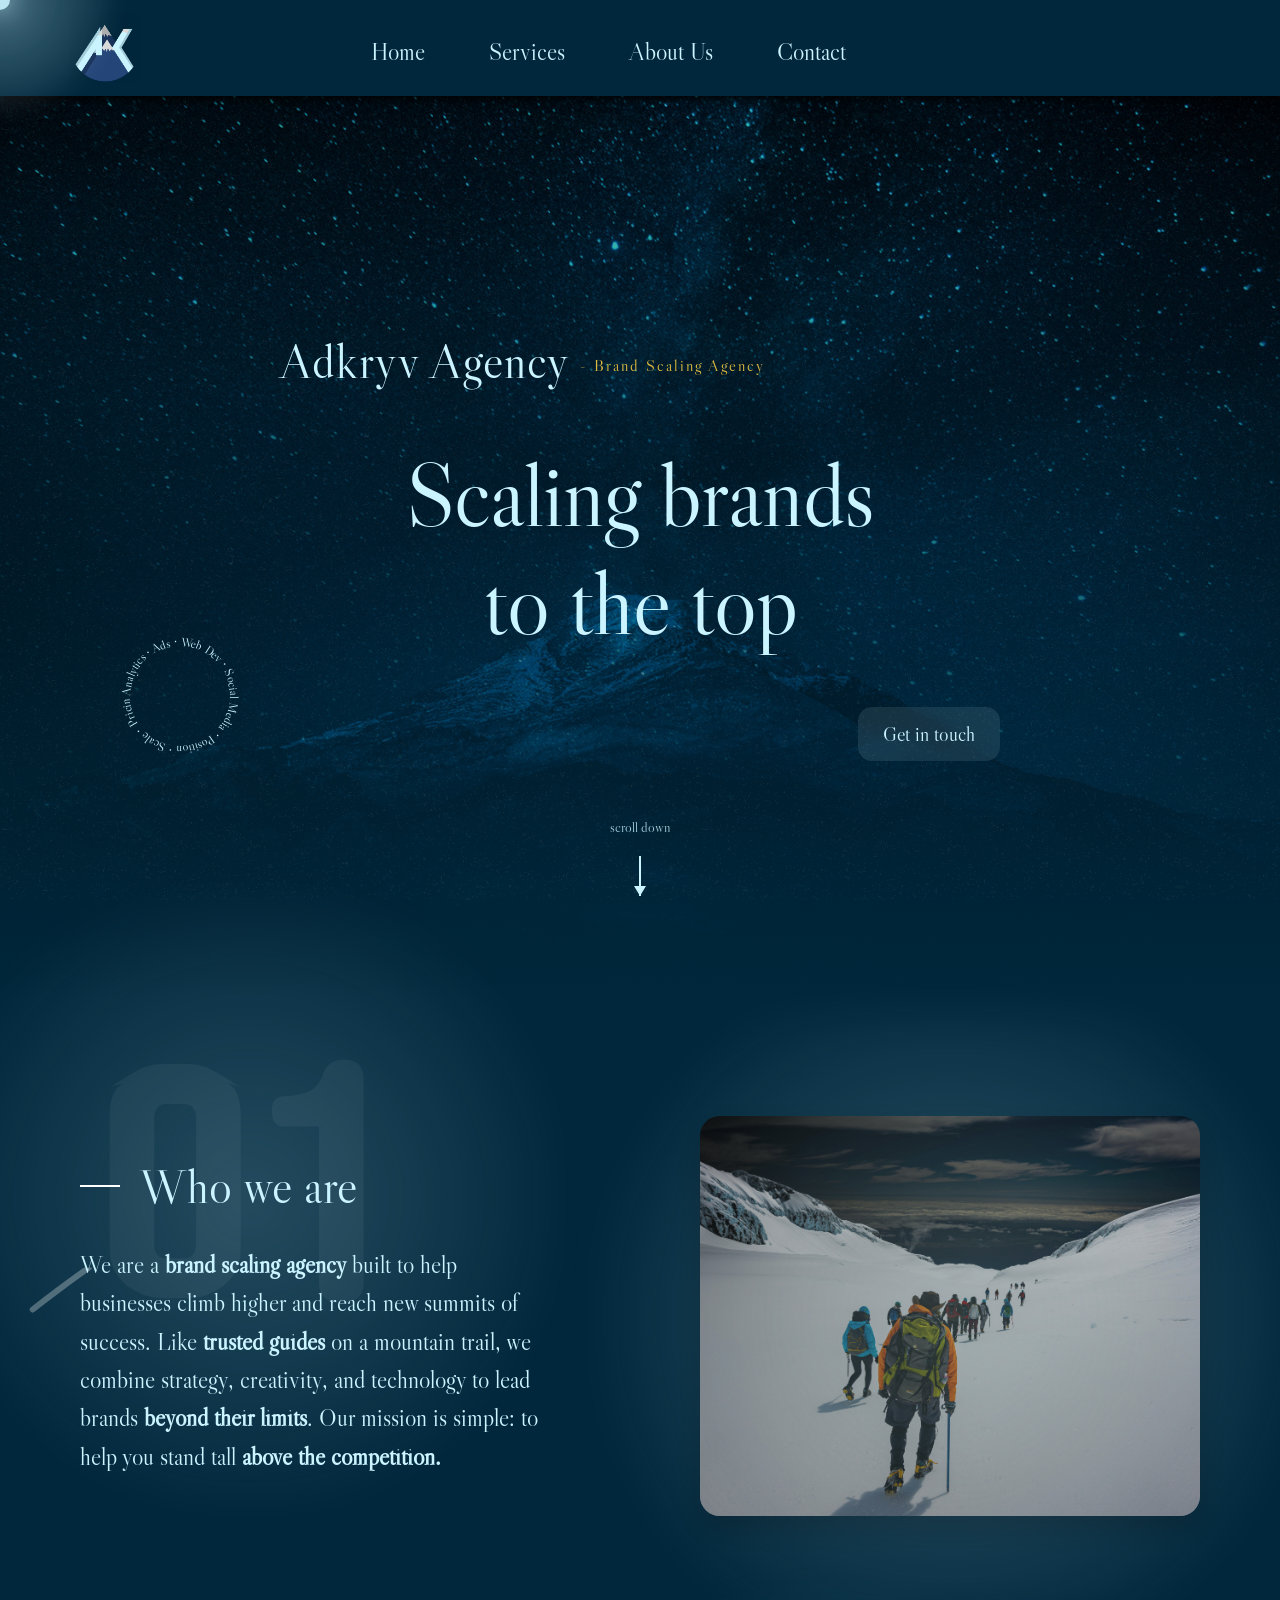
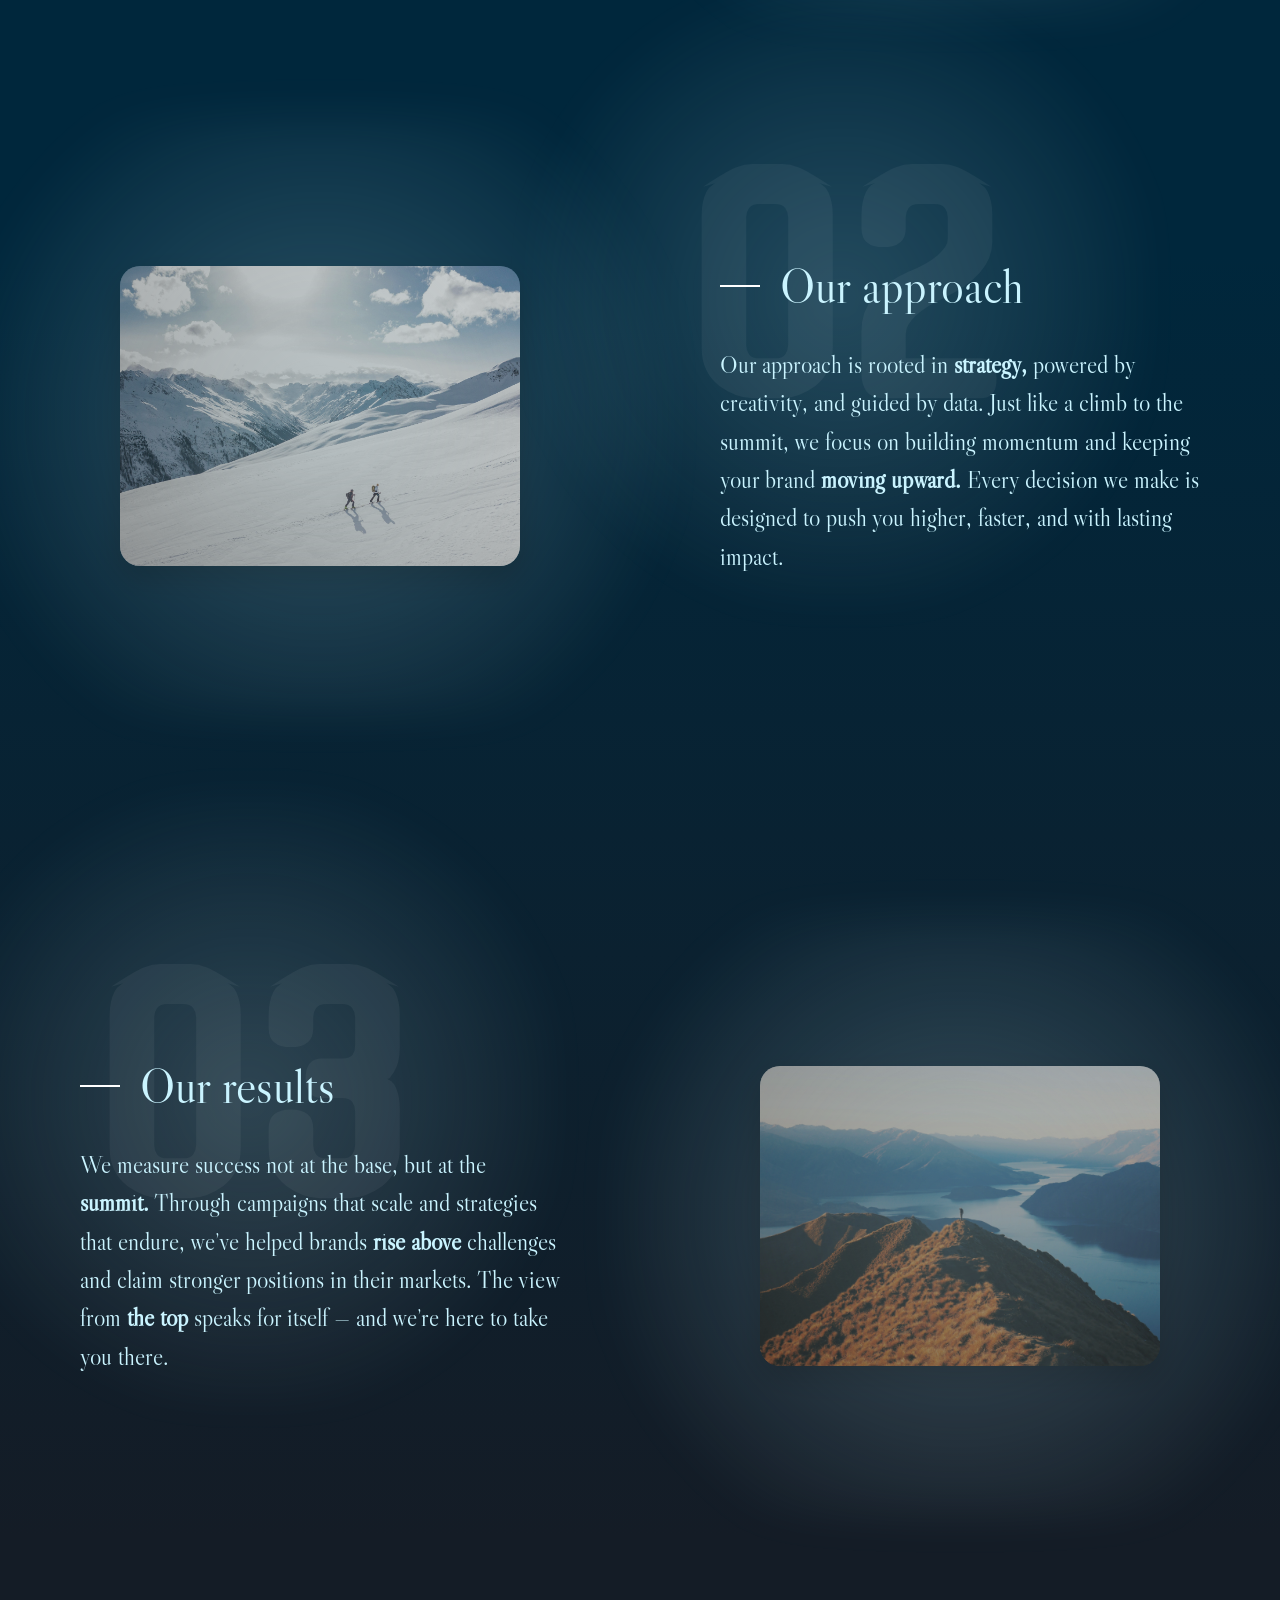
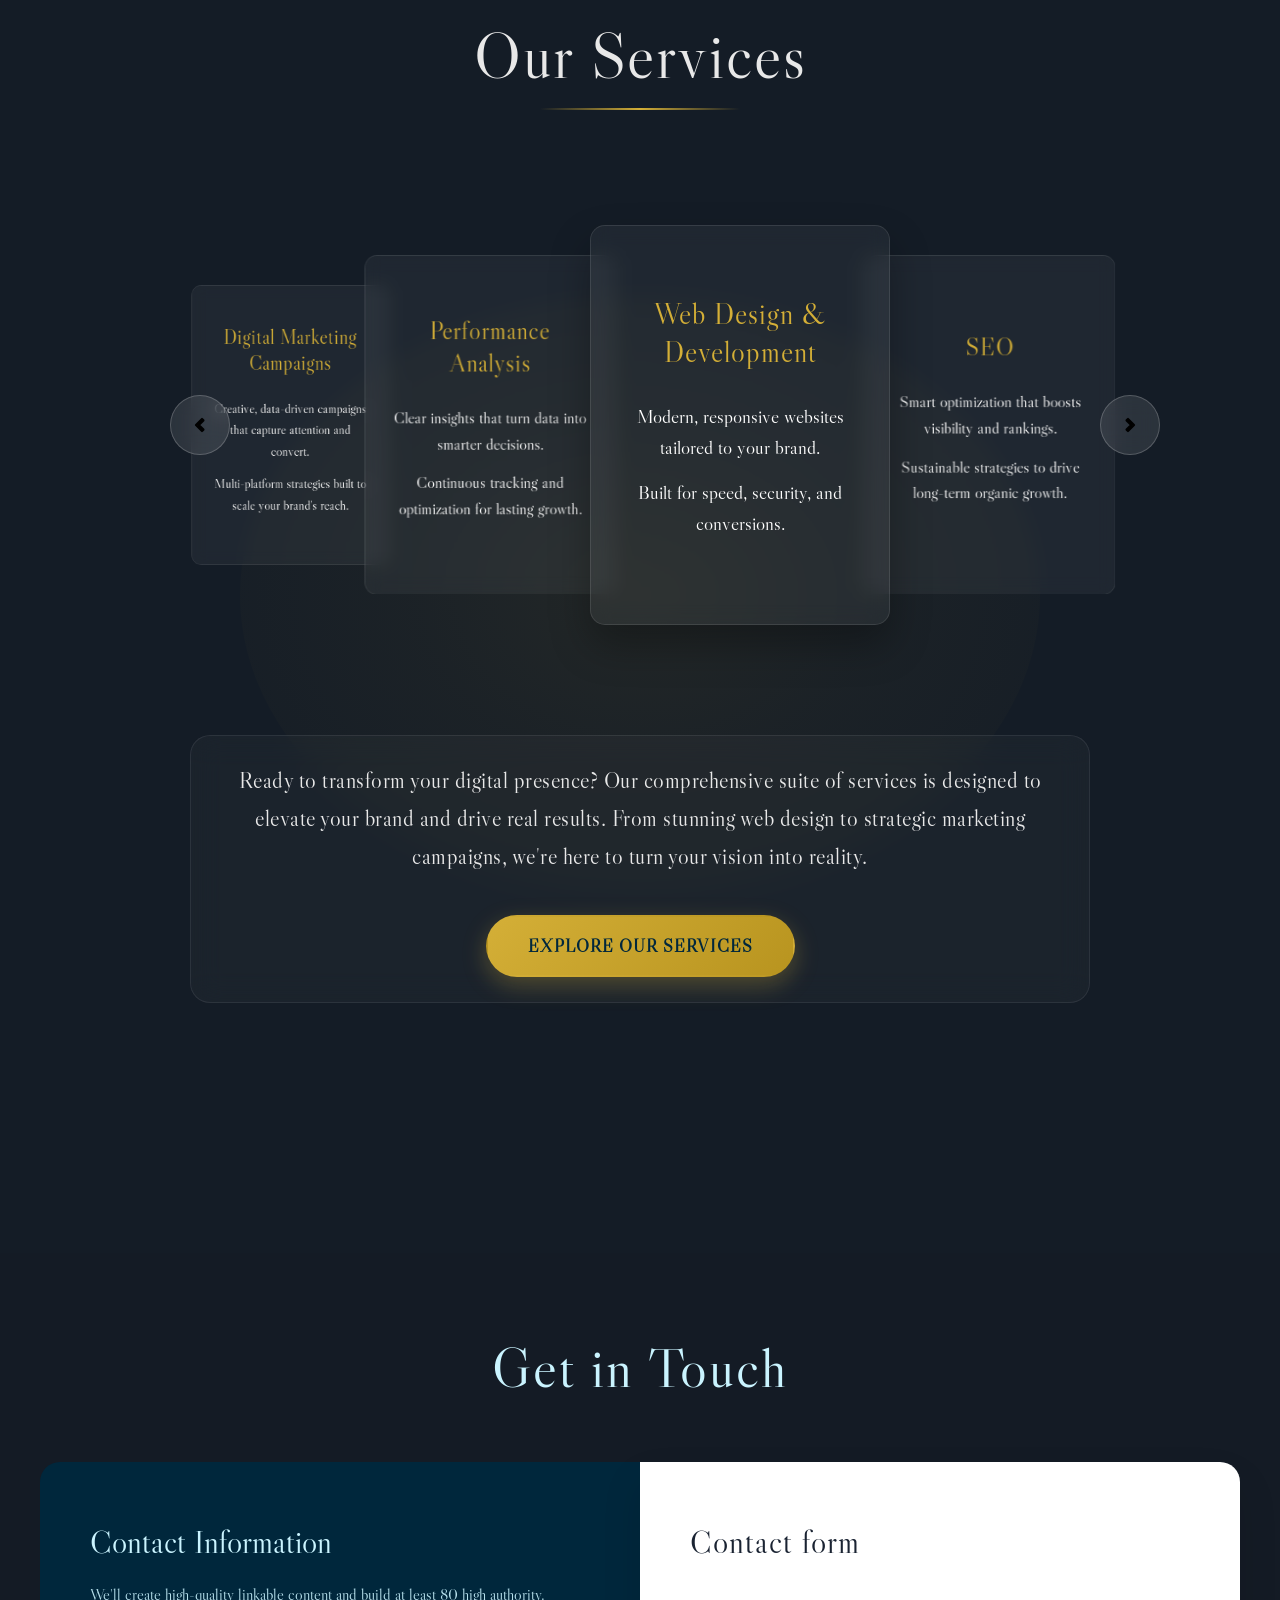
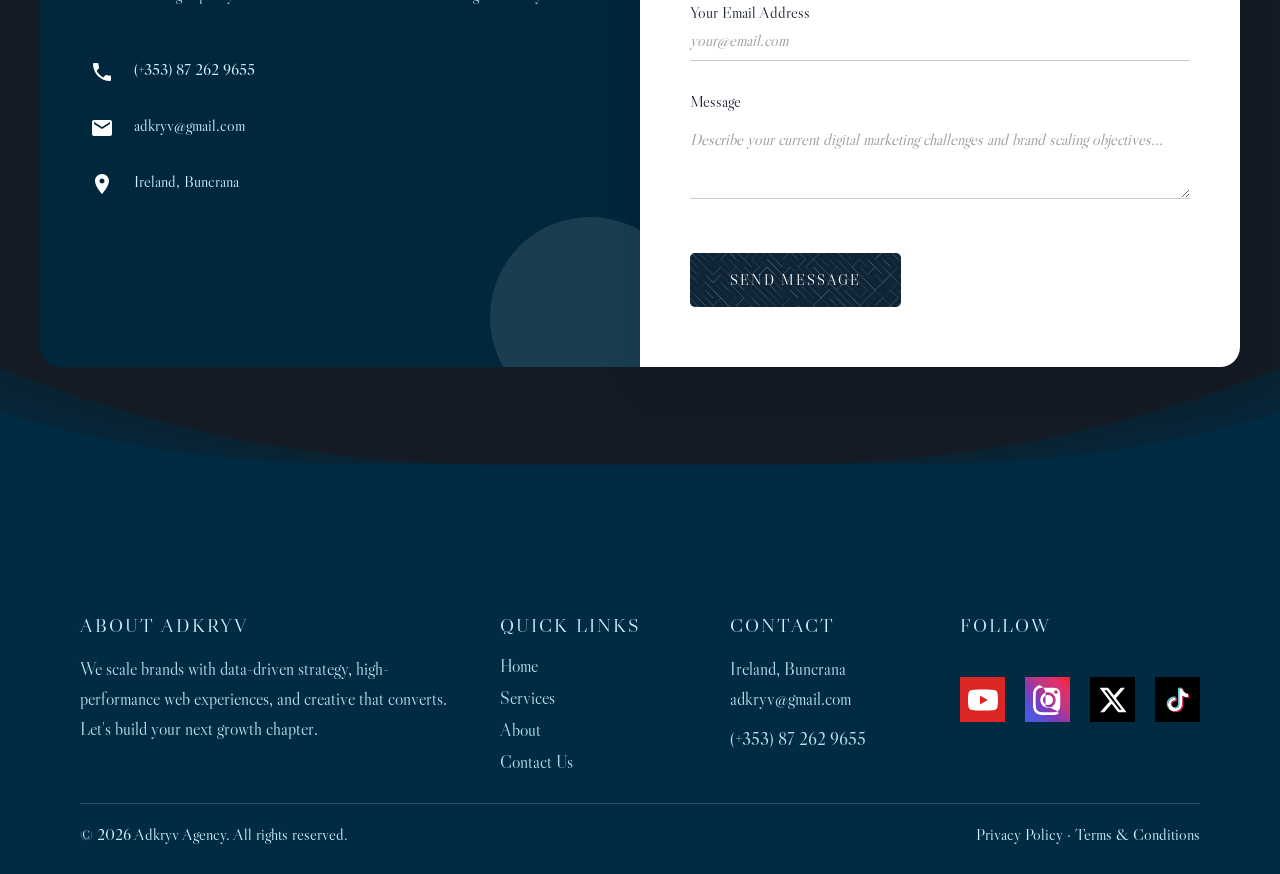
==== commit 6e99591e: "logo change" ====
--- a/index.html
+++ b/index.html
@@ -60,8 +60,8 @@
         <meta name="twitter:url" content="https://adkryv.com/">
       
         <!-- Favicon & App Icons -->
-        <link rel="icon" href="images/Screenshot_2025-08-16_224558-removebg-preview.png" type="image/png">
-        <link rel="apple-touch-icon" href="images/Screenshot_2025-08-16_224558-removebg-preview.png">
+        <link rel="icon" href="images/NewLogo.png" type="image/png">
+        <link rel="apple-touch-icon" href="images/NewLogo.png">
         <link rel="manifest" href="/site.webmanifest">
         <link rel="mask-icon" href="/safari-pinned-tab.svg" color="#00273C">
         
@@ -2673,7 +2673,7 @@
 <body>
   <header role="banner">
     <div class="logo" aria-label="Adkryv Agency Logo">
-        <img src="images/Screenshot_2025-08-16_224558-removebg-preview.png" alt="Adkryv logo">
+        <img src="images/NewLogo.png" alt="Adkryv logo">
       </div>
     <nav role="navigation" aria-label="Main navigation">
         <ul class="header-navlinks">
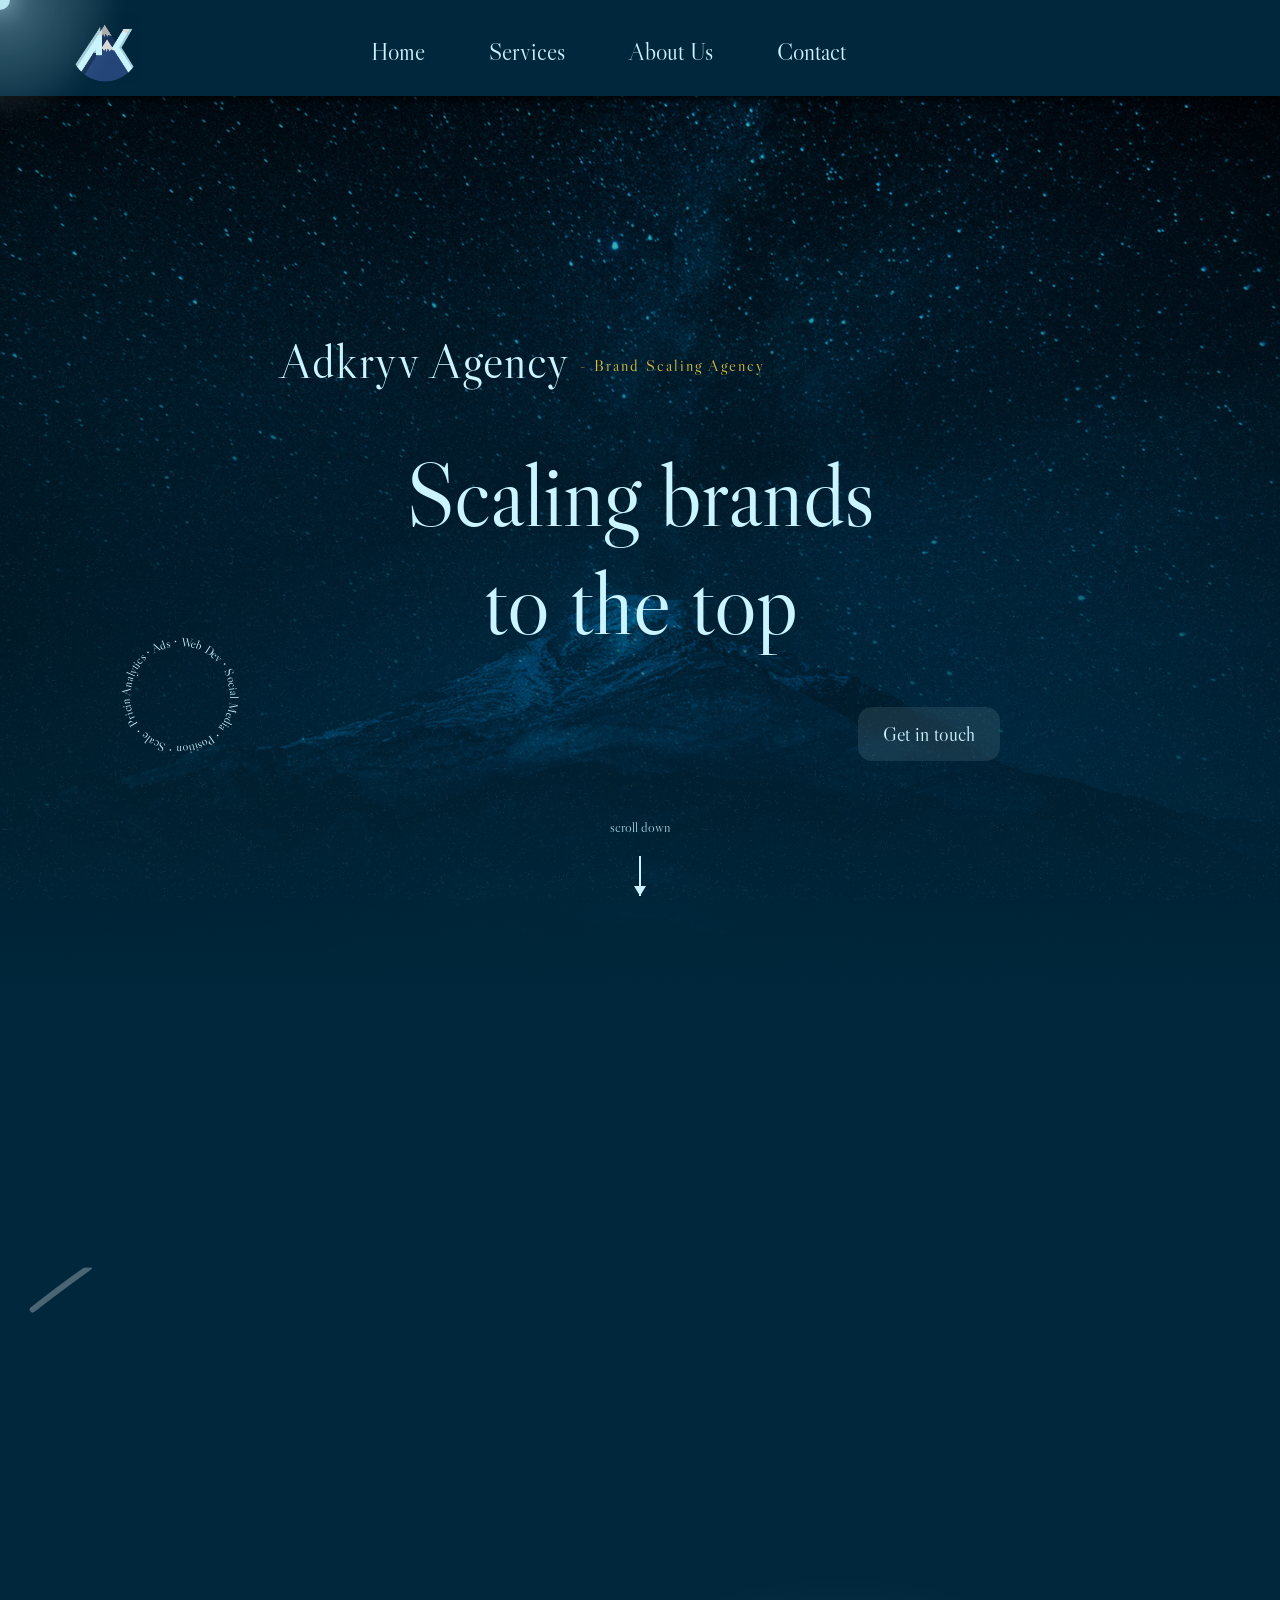
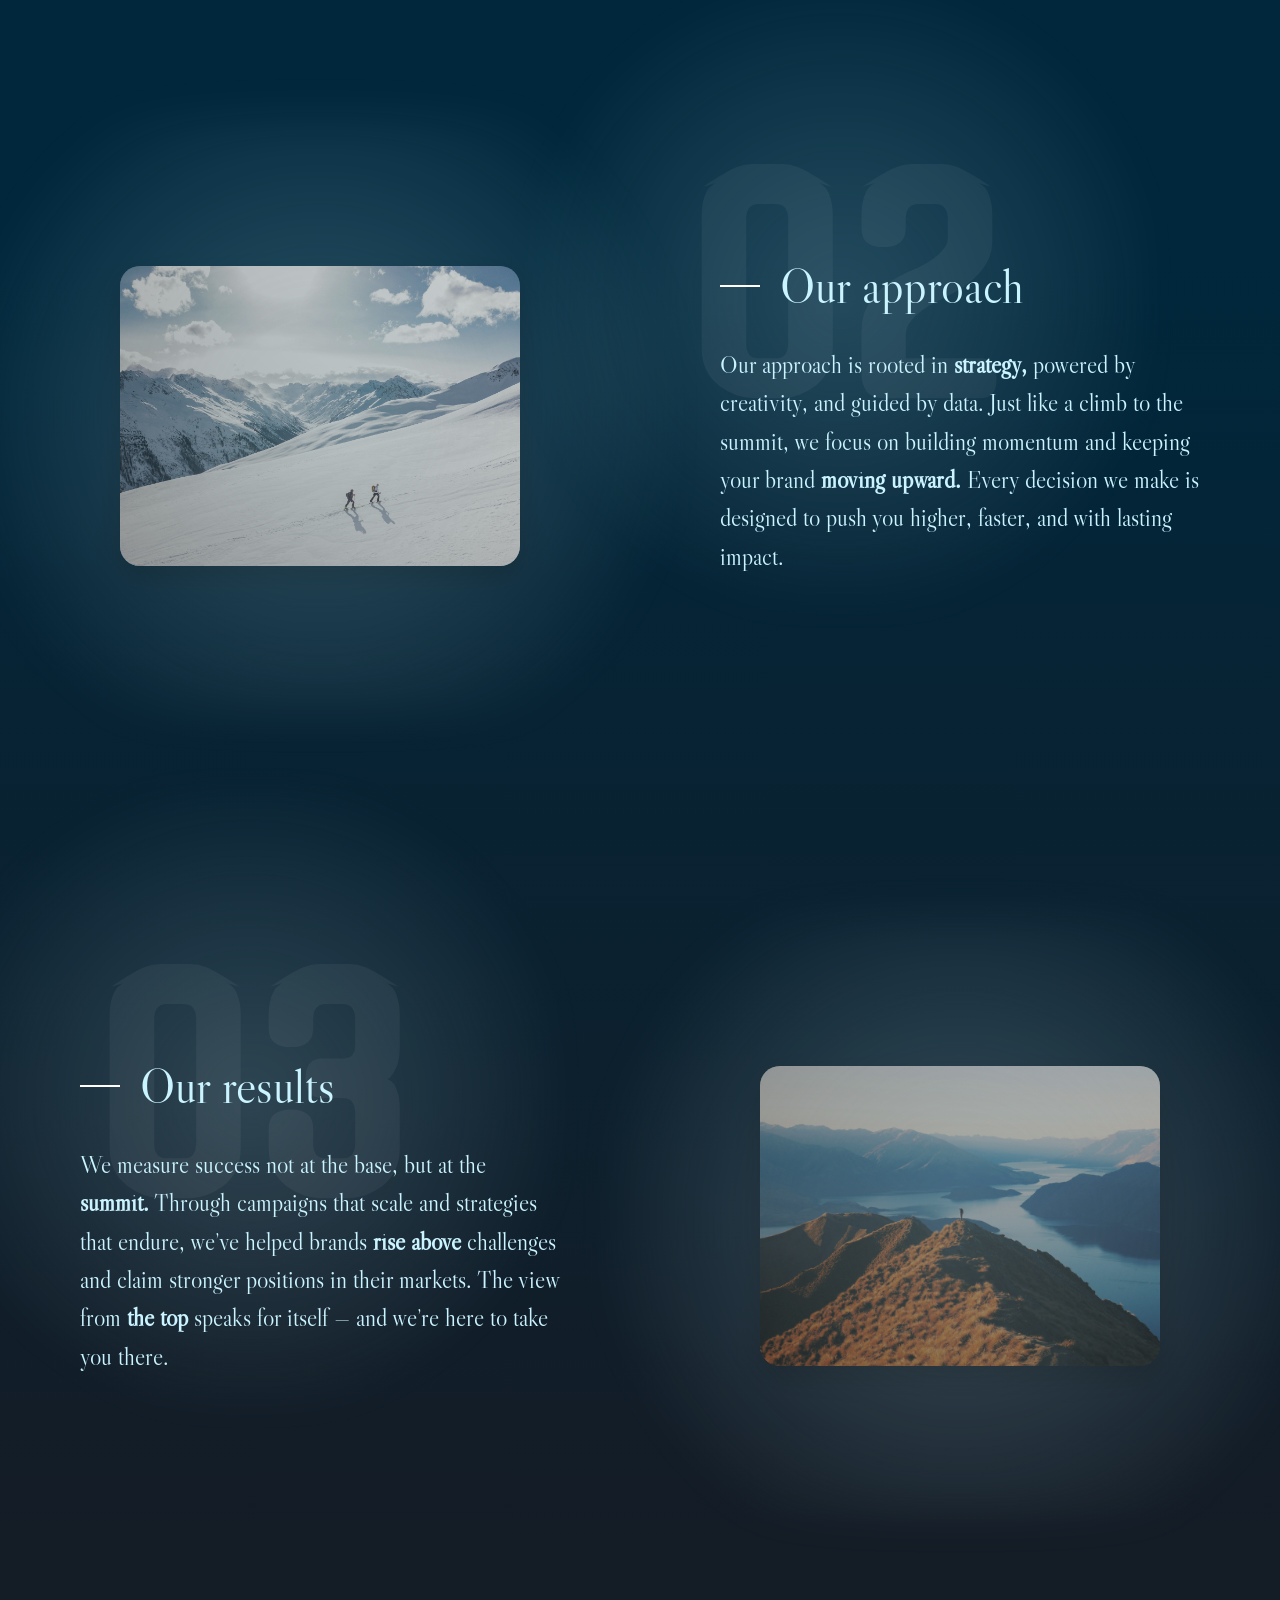
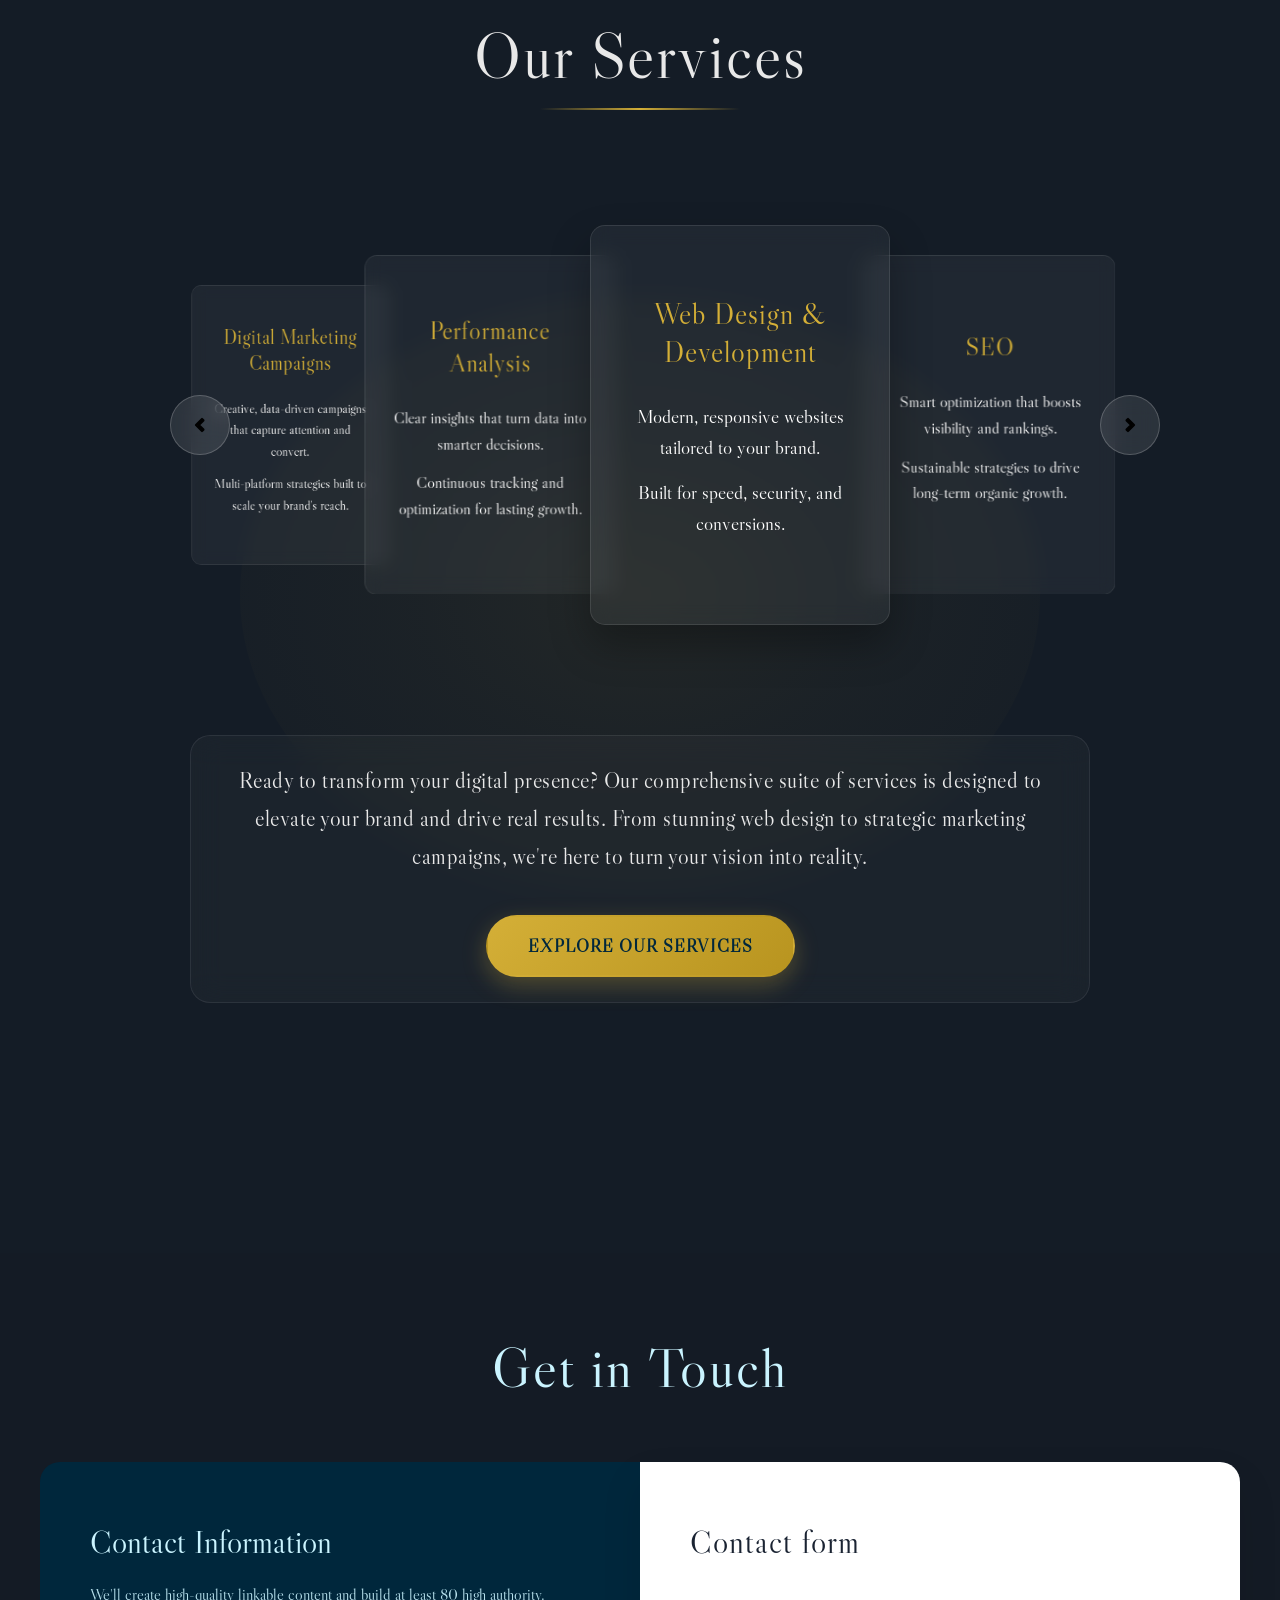
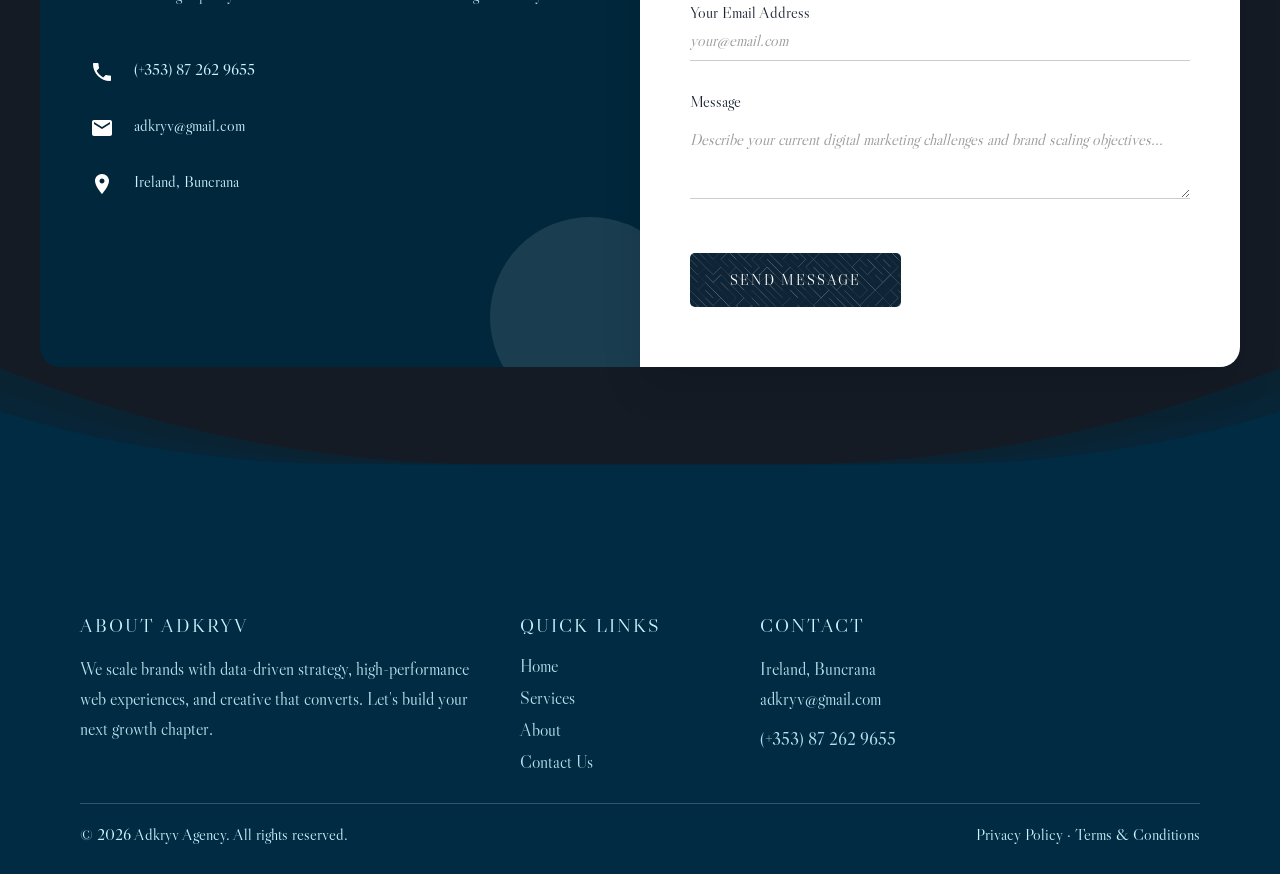
==== commit 1709af23: "removed social links and updated footer" ====
--- a/index.html
+++ b/index.html
@@ -2999,7 +2999,7 @@
                       <div style="margin-top:10px;">(+353) 87 262 9655</div>
                   </div>
               </div>
-              <div>
+              <!-- <div>
                   <div class="footer-title">Follow</div>
                   <div class="social-links">
                       <a href="https://youtube.com/@adkryv?si=DJmu91hqQ9i8ige2" class="social-link youtube">
@@ -3015,7 +3015,7 @@
                         <svg viewBox="0 0 32 32" fill="none" xmlns="http://www.w3.org/2000/svg"><g id="SVGRepo_bgCarrier" stroke-width="0"></g><g id="SVGRepo_tracerCarrier" stroke-linecap="round" stroke-linejoin="round"></g><g id="SVGRepo_iconCarrier"> <path d="M8.45095 19.7926C8.60723 18.4987 9.1379 17.7743 10.1379 17.0317C11.5688 16.0259 13.3561 16.5948 13.3561 16.5948V13.2197C13.7907 13.2085 14.2254 13.2343 14.6551 13.2966V17.6401C14.6551 17.6401 12.8683 17.0712 11.4375 18.0775C10.438 18.8196 9.90623 19.5446 9.7505 20.8385C9.74562 21.5411 9.87747 22.4595 10.4847 23.2536C10.3345 23.1766 10.1815 23.0889 10.0256 22.9905C8.68807 22.0923 8.44444 20.7449 8.45095 19.7926ZM22.0352 6.97898C21.0509 5.90039 20.6786 4.81139 20.5441 4.04639H21.7823C21.7823 4.04639 21.5354 6.05224 23.3347 8.02482L23.3597 8.05134C22.8747 7.7463 22.43 7.38624 22.0352 6.97898ZM28 10.0369V14.293C28 14.293 26.42 14.2312 25.2507 13.9337C23.6179 13.5176 22.5685 12.8795 22.5685 12.8795C22.5685 12.8795 21.8436 12.4245 21.785 12.3928V21.1817C21.785 21.6711 21.651 22.8932 21.2424 23.9125C20.709 25.246 19.8859 26.1212 19.7345 26.3001C19.7345 26.3001 18.7334 27.4832 16.9672 28.28C15.3752 28.9987 13.9774 28.9805 13.5596 28.9987C13.5596 28.9987 11.1434 29.0944 8.96915 27.6814C8.49898 27.3699 8.06011 27.0172 7.6582 26.6277L7.66906 26.6355C9.84383 28.0485 12.2595 27.9528 12.2595 27.9528C12.6779 27.9346 14.0756 27.9528 15.6671 27.2341C17.4317 26.4374 18.4344 25.2543 18.4344 25.2543C18.5842 25.0754 19.4111 24.2001 19.9423 22.8662C20.3498 21.8474 20.4849 20.6247 20.4849 20.1354V11.3475C20.5435 11.3797 21.2679 11.8347 21.2679 11.8347C21.2679 11.8347 22.3179 12.4734 23.9506 12.8889C25.1204 13.1864 26.7 13.2483 26.7 13.2483V9.91314C27.2404 10.0343 27.7011 10.0671 28 10.0369Z" fill="#EE1D52"></path> <path d="M26.7009 9.91314V13.2472C26.7009 13.2472 25.1213 13.1853 23.9515 12.8879C22.3188 12.4718 21.2688 11.8337 21.2688 11.8337C21.2688 11.8337 20.5444 11.3787 20.4858 11.3464V20.1364C20.4858 20.6258 20.3518 21.8484 19.9432 22.8672C19.4098 24.2012 18.5867 25.0764 18.4353 25.2553C18.4353 25.2553 17.4337 26.4384 15.668 27.2352C14.0765 27.9539 12.6788 27.9357 12.2604 27.9539C12.2604 27.9539 9.84473 28.0496 7.66995 26.6366L7.6591 26.6288C7.42949 26.4064 7.21336 26.1717 7.01177 25.9257C6.31777 25.0795 5.89237 24.0789 5.78547 23.7934C5.78529 23.7922 5.78529 23.791 5.78547 23.7898C5.61347 23.2937 5.25209 22.1022 5.30147 20.9482C5.38883 18.9122 6.10507 17.6625 6.29444 17.3494C6.79597 16.4957 7.44828 15.7318 8.22233 15.0919C8.90538 14.5396 9.6796 14.1002 10.5132 13.7917C11.4144 13.4295 12.3794 13.2353 13.3565 13.2197V16.5948C13.3565 16.5948 11.5691 16.028 10.1388 17.0317C9.13879 17.7743 8.60812 18.4987 8.45185 19.7926C8.44534 20.7449 8.68897 22.0923 10.0254 22.991C10.1813 23.0898 10.3343 23.1775 10.4845 23.2541C10.7179 23.5576 11.0021 23.8221 11.3255 24.0368C12.631 24.8632 13.7249 24.9209 15.1238 24.3842C16.0565 24.0254 16.7586 23.2167 17.0842 22.3206C17.2888 21.7611 17.2861 21.1978 17.2861 20.6154V4.04639H20.5417C20.6763 4.81139 21.0485 5.90039 22.0328 6.97898C22.4276 7.38624 22.8724 7.7463 23.3573 8.05134C23.5006 8.19955 24.2331 8.93231 25.1734 9.38216C25.6596 9.61469 26.1722 9.79285 26.7009 9.91314Z" fill="#ffffff"></path> <path d="M4.48926 22.7568V22.7594L4.57004 22.9784C4.56076 22.9529 4.53074 22.8754 4.48926 22.7568Z" fill="#69C9D0"></path> <path d="M10.5128 13.7916C9.67919 14.1002 8.90498 14.5396 8.22192 15.0918C7.44763 15.7332 6.79548 16.4987 6.29458 17.354C6.10521 17.6661 5.38897 18.9168 5.30161 20.9528C5.25223 22.1068 5.61361 23.2983 5.78561 23.7944C5.78543 23.7956 5.78543 23.7968 5.78561 23.798C5.89413 24.081 6.31791 25.0815 7.01191 25.9303C7.2135 26.1763 7.42963 26.4111 7.65924 26.6334C6.92357 26.1457 6.26746 25.5562 5.71236 24.8839C5.02433 24.0451 4.60001 23.0549 4.48932 22.7626C4.48919 22.7605 4.48919 22.7584 4.48932 22.7564V22.7527C4.31677 22.2571 3.95431 21.0651 4.00477 19.9096C4.09213 17.8736 4.80838 16.6239 4.99775 16.3108C5.4985 15.4553 6.15067 14.6898 6.92509 14.0486C7.608 13.4961 8.38225 13.0567 9.21598 12.7484C9.73602 12.5416 10.2778 12.3891 10.8319 12.2934C11.6669 12.1537 12.5198 12.1415 13.3588 12.2575V13.2196C12.3808 13.2349 11.4148 13.4291 10.5128 13.7916Z" fill="#69C9D0"></path> <path d="M20.5438 4.04635H17.2881V20.6159C17.2881 21.1983 17.2881 21.76 17.0863 22.3211C16.7575 23.2167 16.058 24.0253 15.1258 24.3842C13.7265 24.923 12.6326 24.8632 11.3276 24.0368C11.0036 23.823 10.7187 23.5594 10.4844 23.2567C11.5962 23.8251 12.5913 23.8152 13.8241 23.341C14.7558 22.9821 15.4563 22.1734 15.784 21.2774C15.9891 20.7178 15.9864 20.1546 15.9864 19.5726V3H20.4819C20.4819 3 20.4315 3.41188 20.5438 4.04635ZM26.7002 8.99104V9.9131C26.1725 9.79263 25.6609 9.61447 25.1755 9.38213C24.2352 8.93228 23.5026 8.19952 23.3594 8.0513C23.5256 8.1559 23.6981 8.25106 23.8759 8.33629C25.0192 8.88339 26.1451 9.04669 26.7002 8.99104Z" fill="#69C9D0"></path> </g></svg>
                     </a>
                   </div>
-              </div>
+              </div> -->
           </div>
           <div class="footer-bottom">
               <div>© <span id="year"></span> Adkryv Agency. All rights reserved.</div>
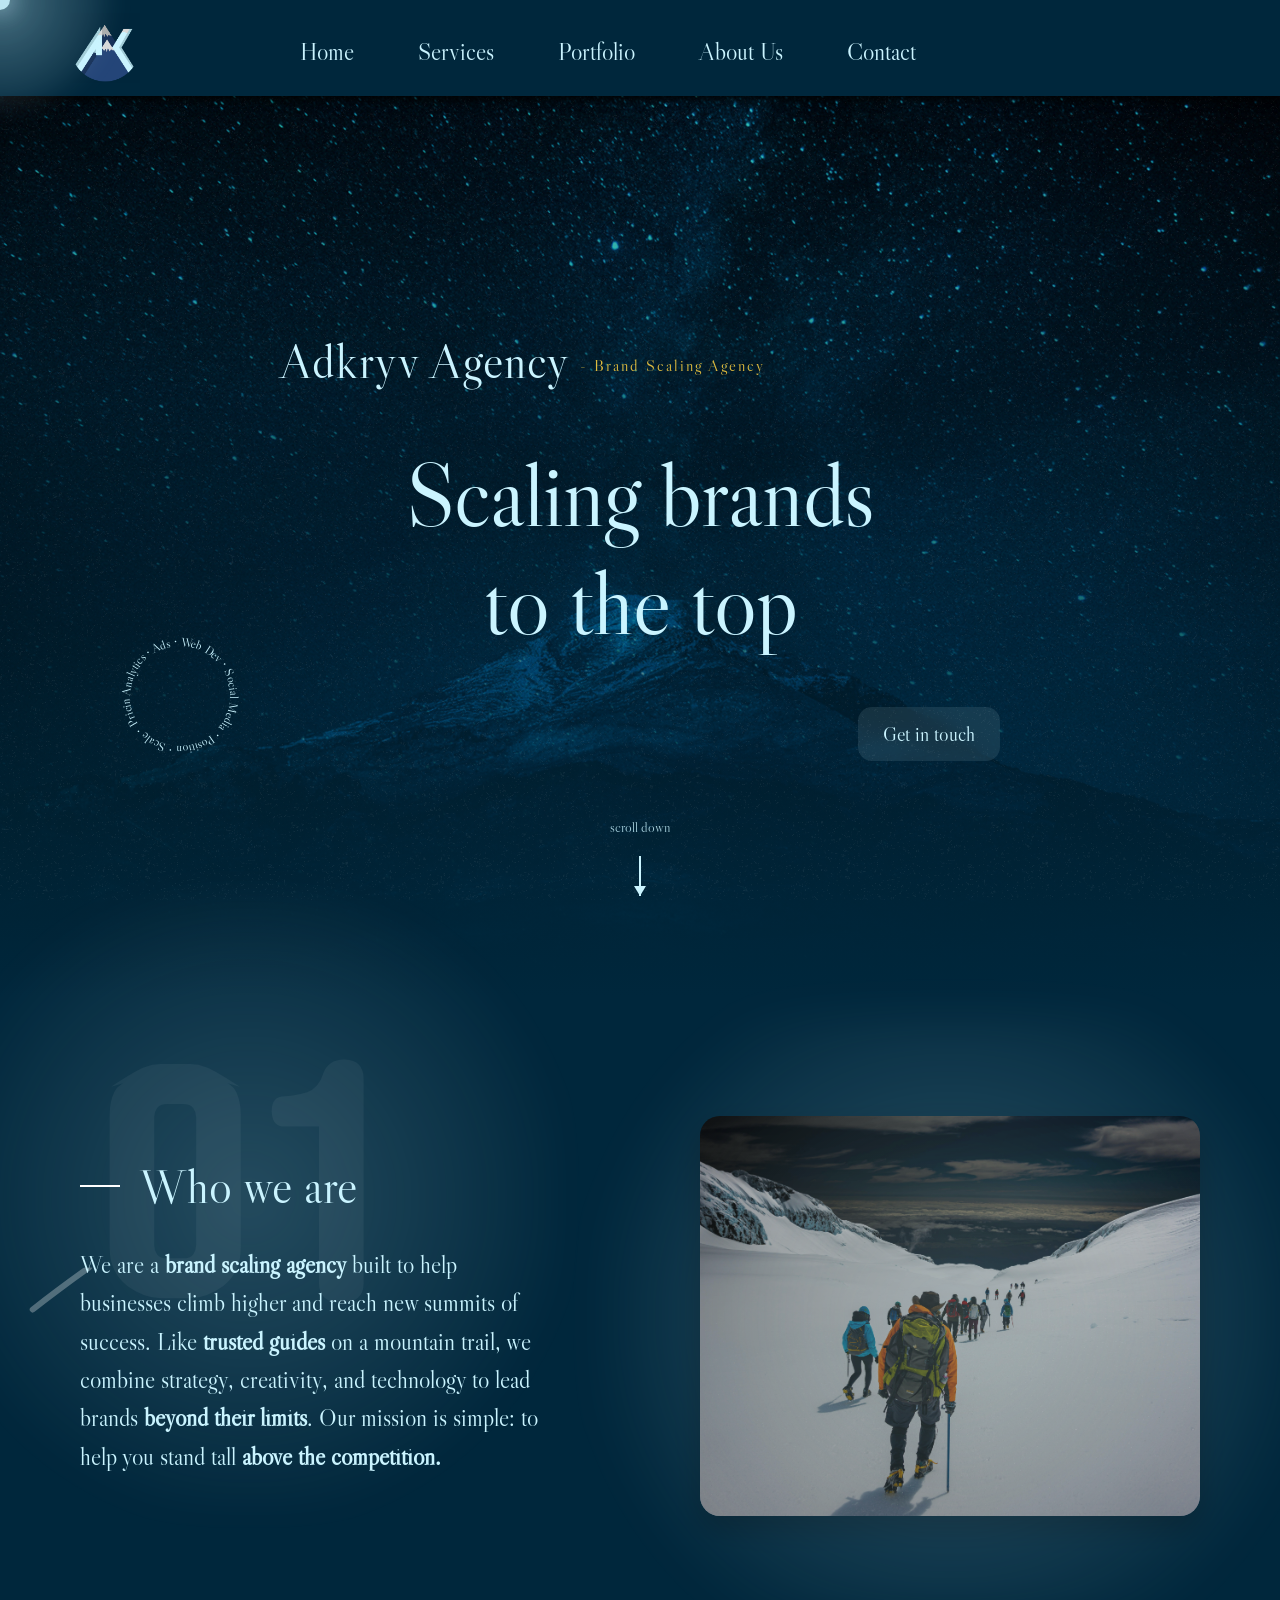
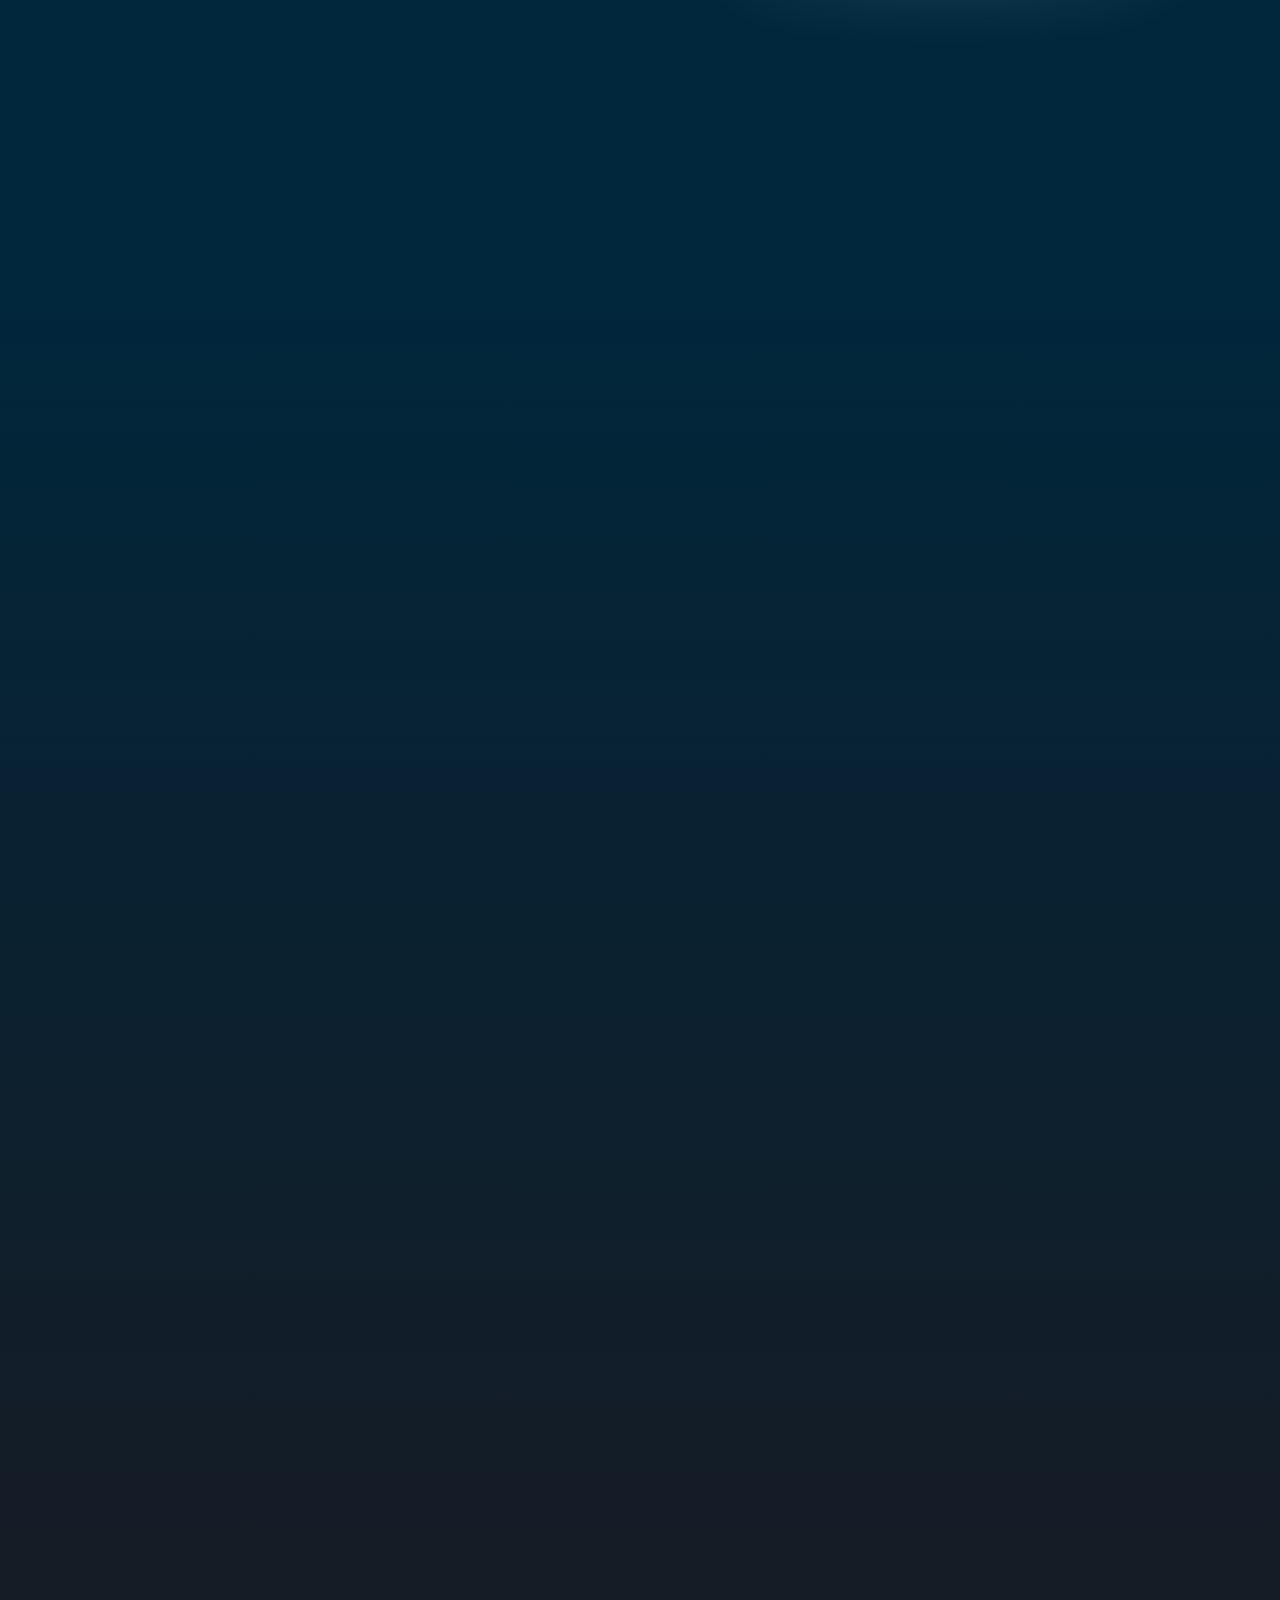
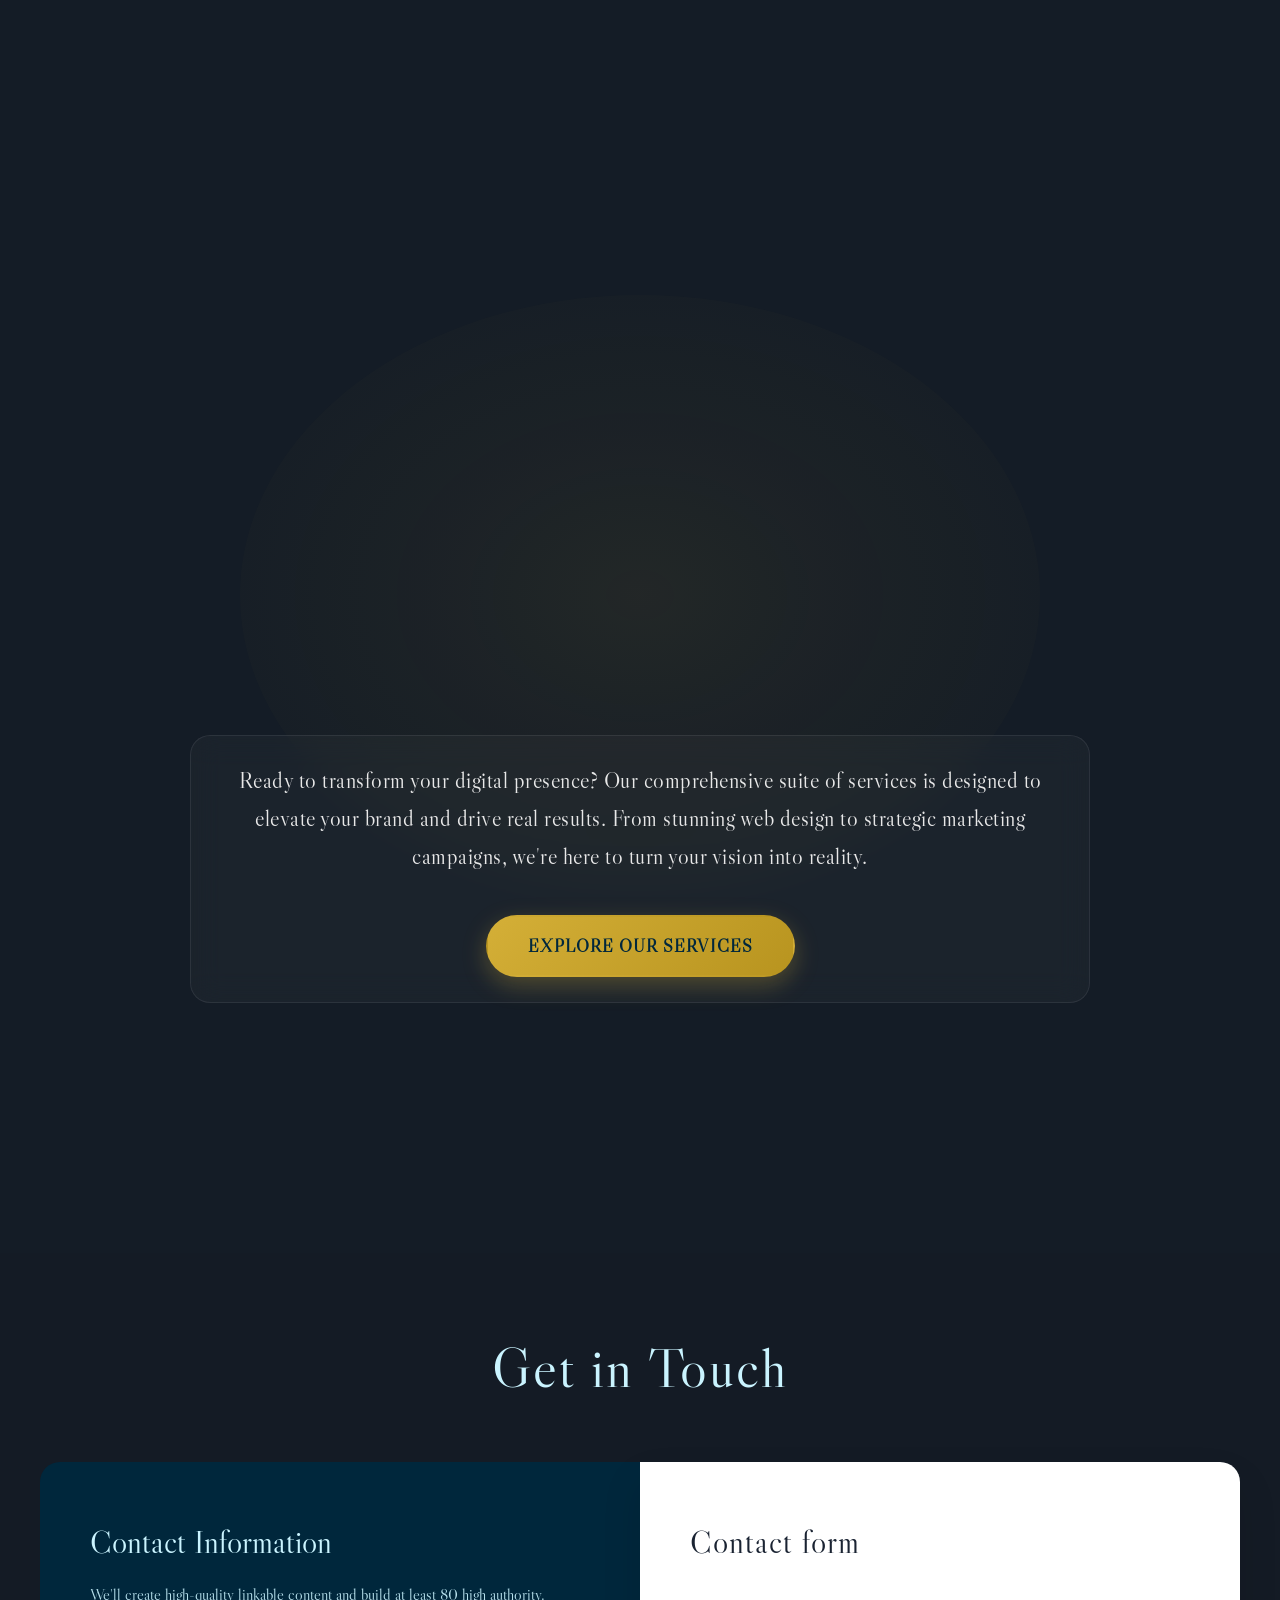
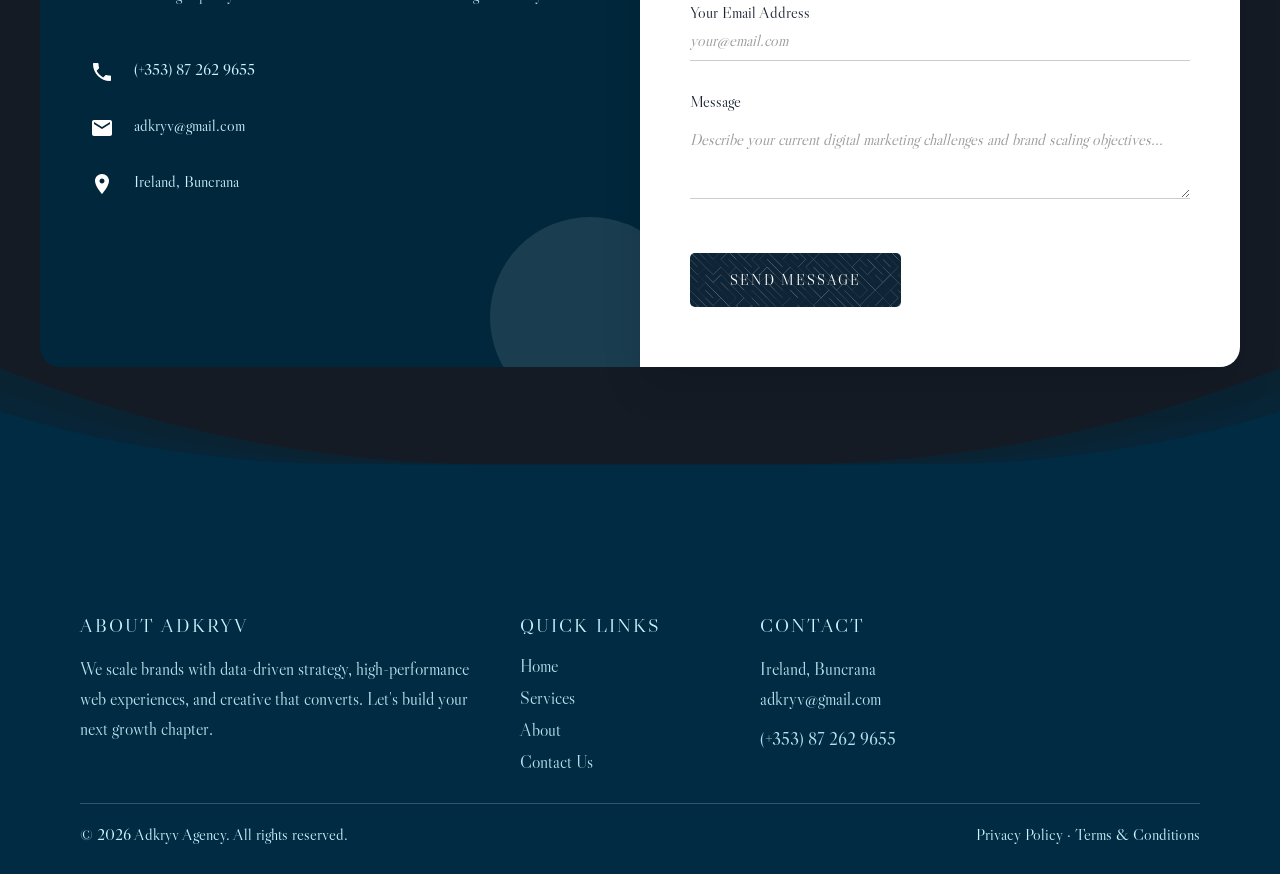
==== commit 97c978e1: "Added portfolio page Co-authored-by: Cursor <cursoragent@cursor.com>" ====
--- a/index.html
+++ b/index.html
@@ -2677,18 +2677,20 @@
       </div>
     <nav role="navigation" aria-label="Main navigation">
         <ul class="header-navlinks">
-            <li class="header-items"><a href="/" aria-current="page">Home</a></li>
-            <li class="header-items"><a href="services">Services</a></li>
-            <li class="header-items"><a href="about">About Us</a></li>
-            <li class="header-items"><a href="contact">Contact</a></li>
-            <li onclick="showSidebar()"><a href="#"><button aria-label="Open menu" class="header-button">☰</button></a></li> 
+            <li class="header-items"><a href="../" aria-label="Go to Home page">Home</a></li>
+            <li class="header-items"><a href="../services" aria-label="View our Services">Services</a></li>
+            <li class="header-items"><a href="../portfolio" aria-label="View our Portfolio">Portfolio</a></li>
+            <li class="header-items"><a href="../about" aria-label="Learn About Us">About Us</a></li>
+            <li class="header-items"><a href="../contact" aria-label="Contact us" aria-current="page">Contact</a></li>
+            <li onclick="showSidebar()"><a href="#"><button aria-label="Open mobile menu" class="header-button">☰</button></a></li> 
         </ul>
-        <ul class="header-sidebar" role="menu" aria-label="Mobile navigation menu">
-            <li><a href="#" aria-label="Close menu"><ion-icon name="close-outline" aria-hidden="true"></ion-icon></a></li>
-            <li><a href="/" role="menuitem">Home</a></li>
-            <li><a href="services" role="menuitem">Services</a></li>
-            <li><a href="about" role="menuitem">About Us</a></li>
-            <li><a href="contact" role="menuitem">Contact</a></li>
+        <ul class="header-sidebar" role="navigation" aria-label="Mobile navigation">
+            <li><a href="#"><ion-icon name="close-outline" aria-hidden="true"></ion-icon></a></li>
+            <li><a href="../" aria-label="Go to Home page">Home</a></li>
+            <li><a href="../services" aria-label="View our Services">Services</a></li>
+            <li><a href="../portfolio" aria-label="View our Portfolio">Portfolio</a></li>
+            <li><a href="../about" aria-label="Learn About Us">About Us</a></li>
+            <li><a href="../contact" aria-label="Contact us" aria-current="page">Contact</a></li>
             <button class="close-btn" onclick="closeSidebar()" aria-label="Close mobile menu">×</button>
         </ul>
     </nav>
